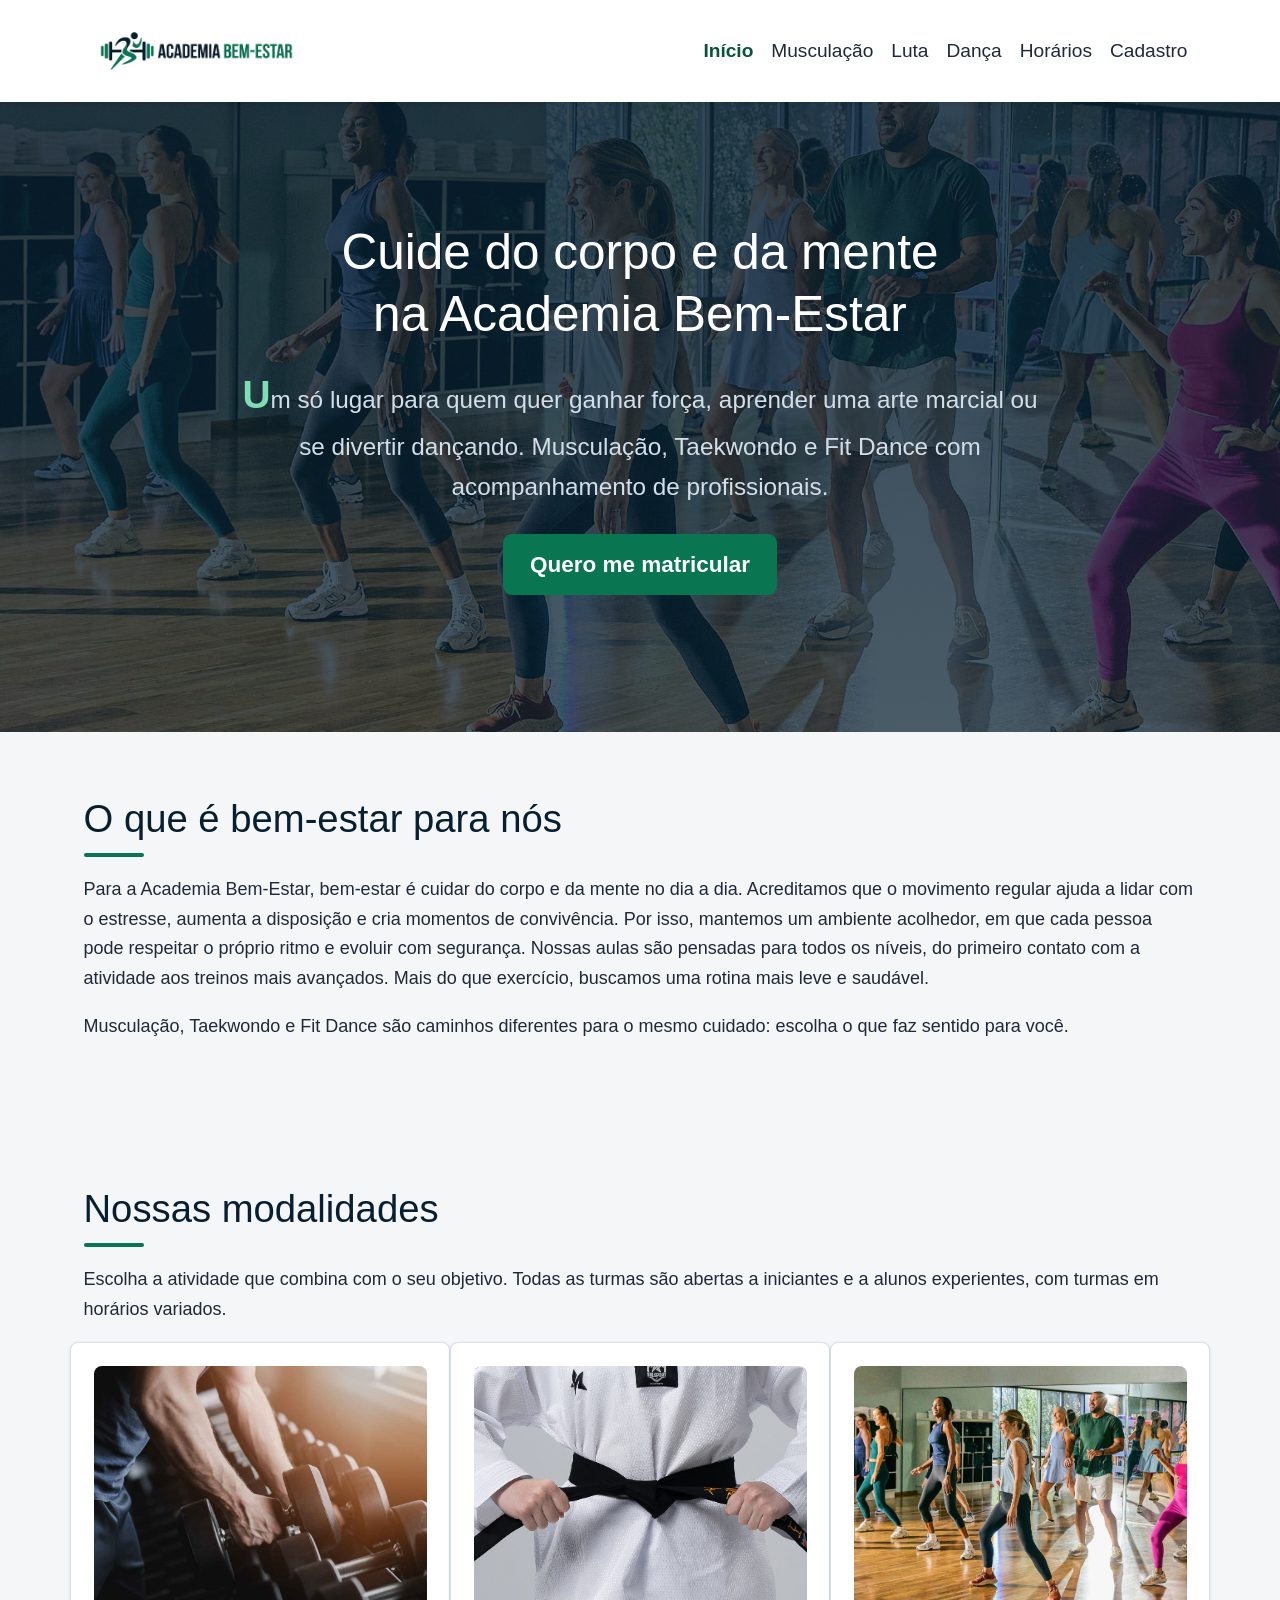
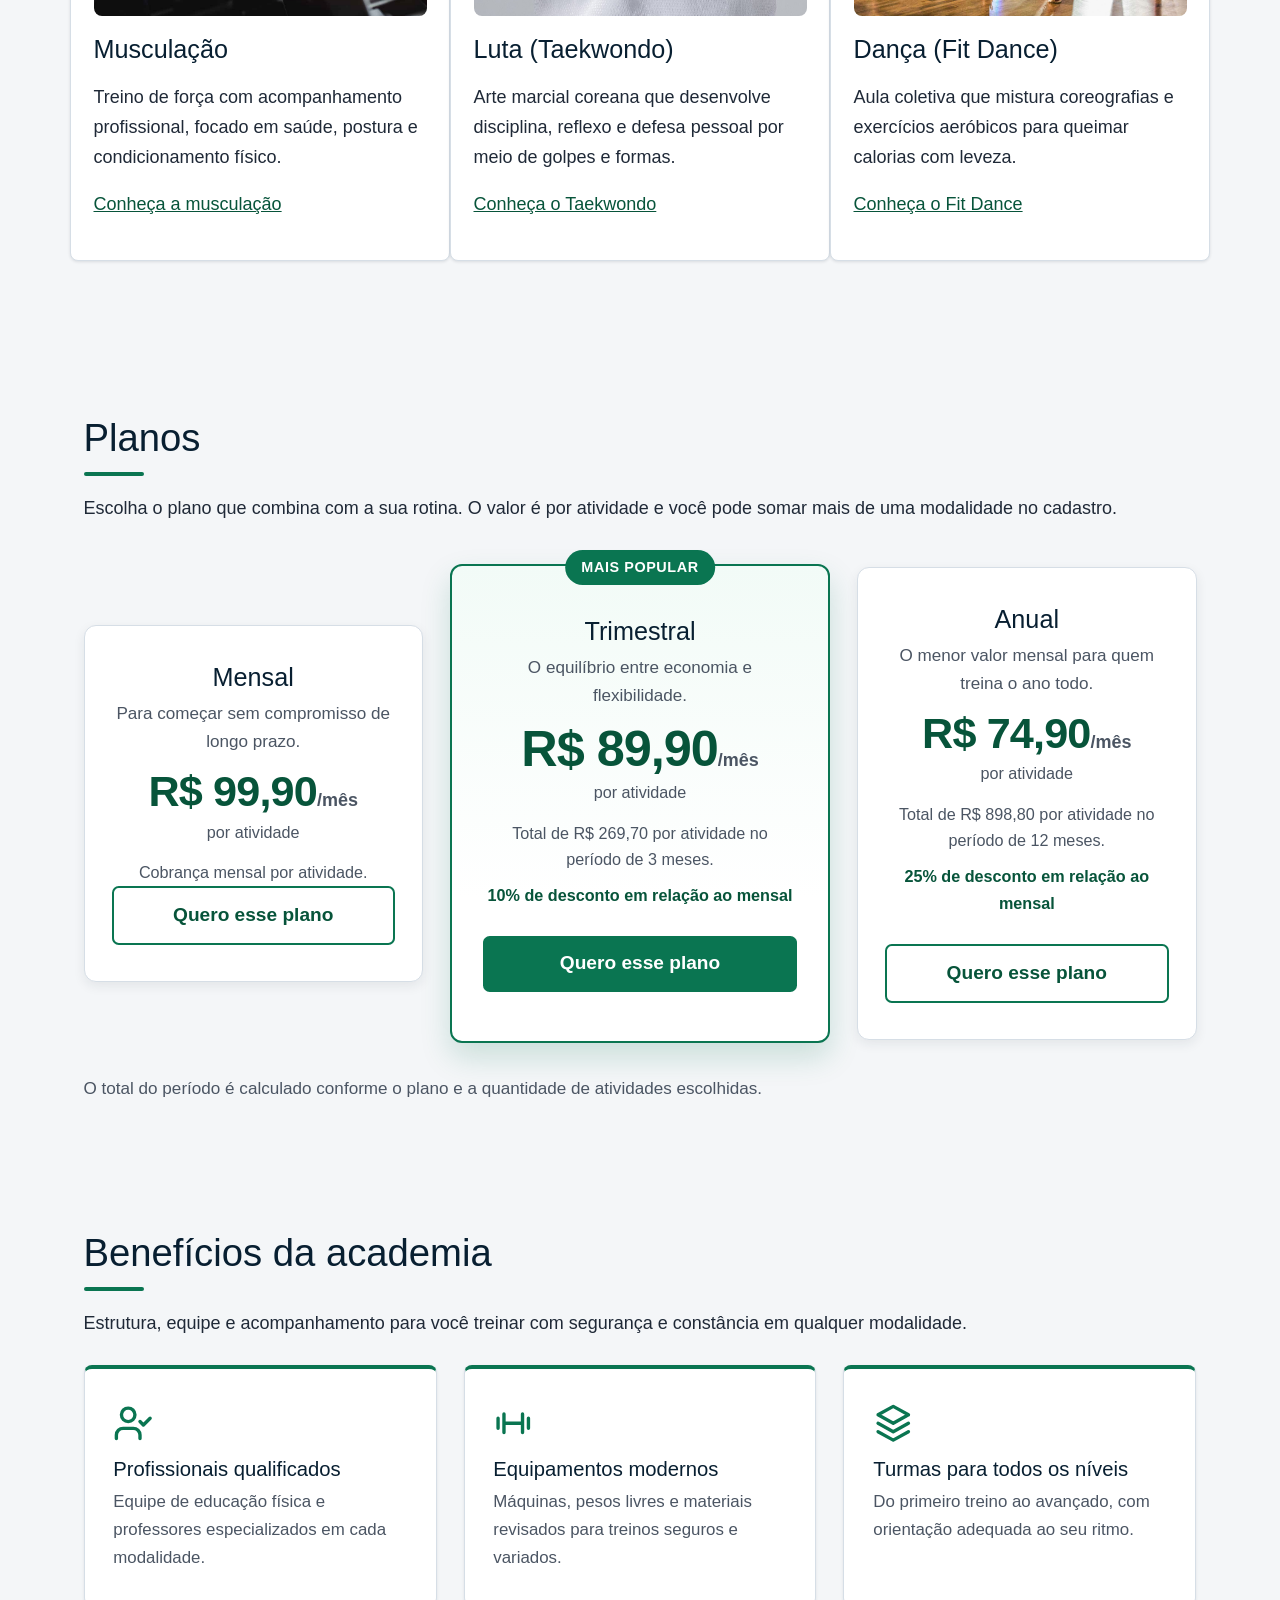
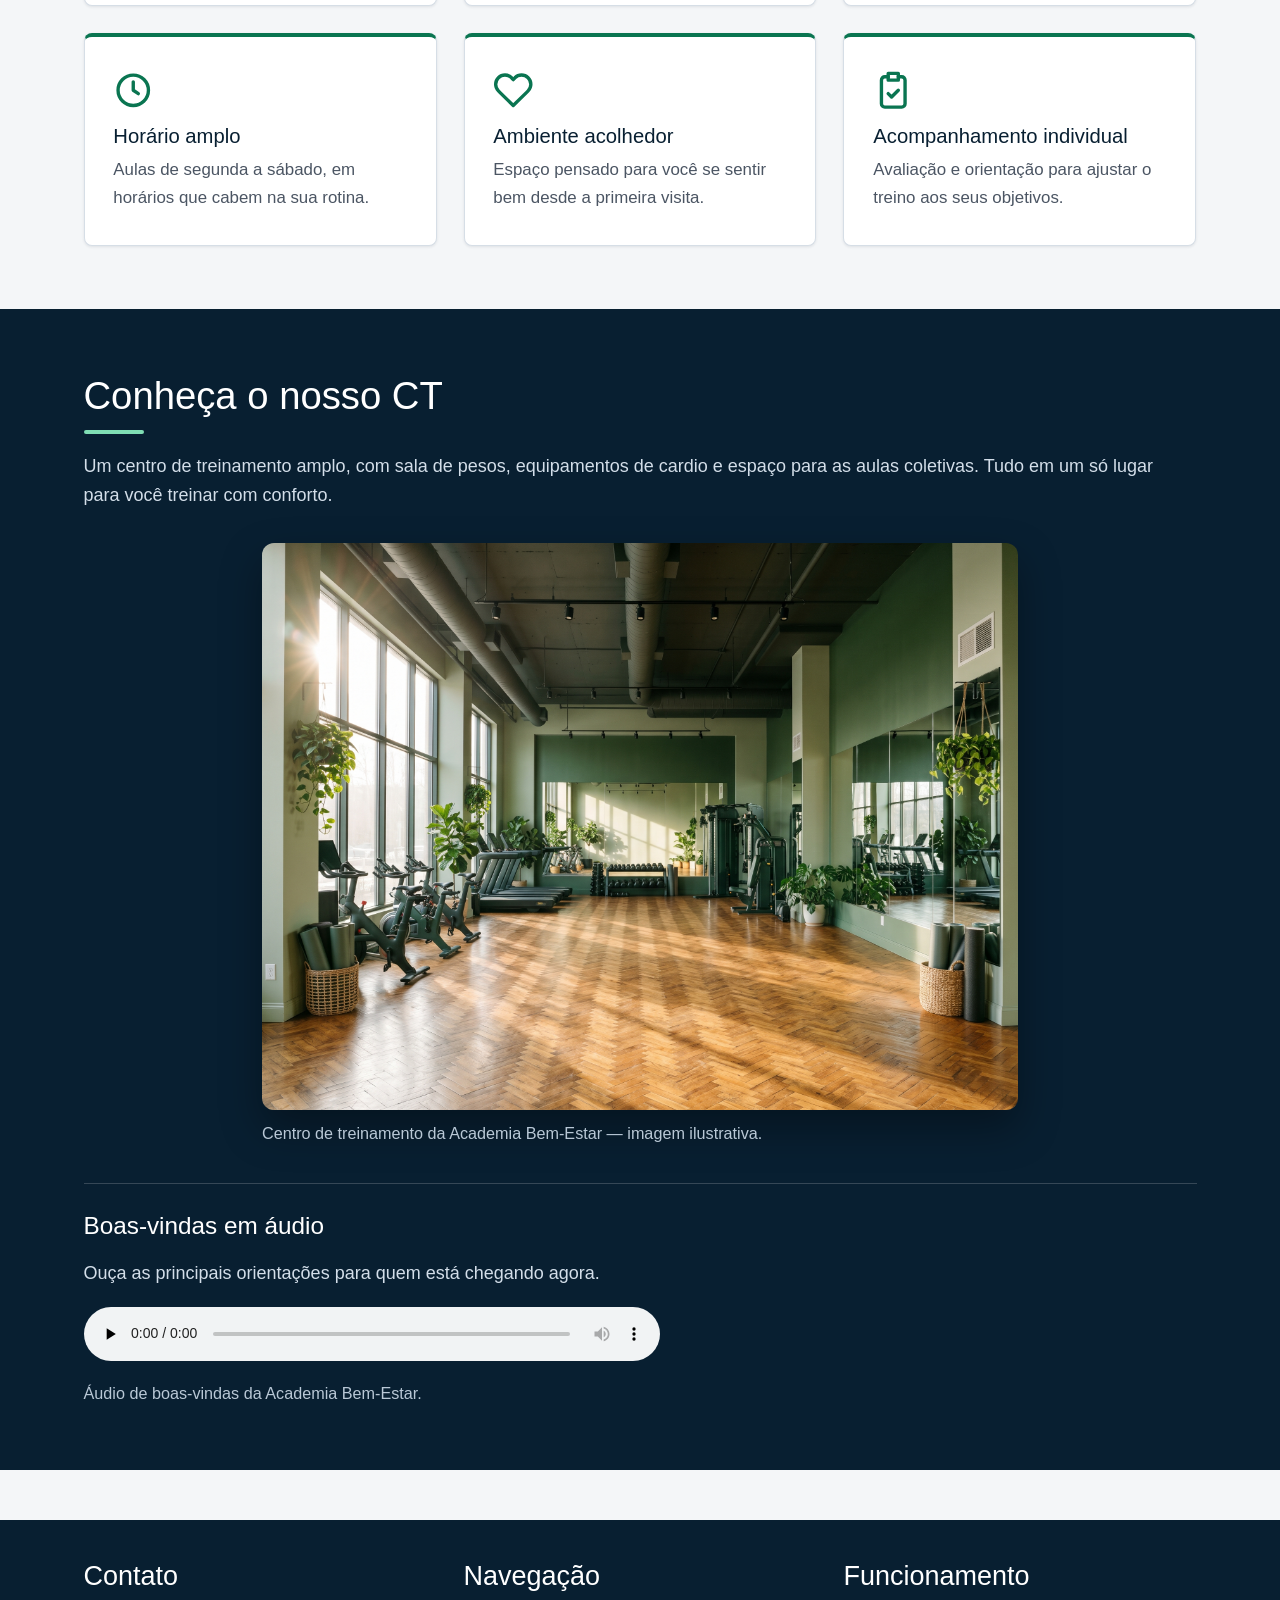
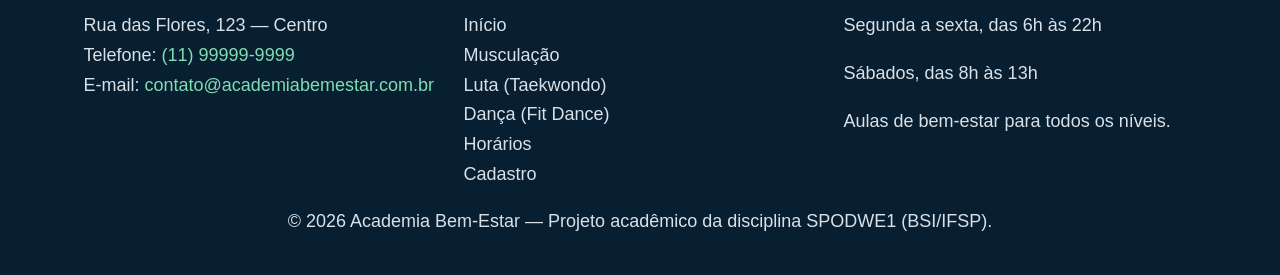
==== index.html @ f3f53f02 "Merge branch 'main' into feat/update-project-images" ====
<!DOCTYPE html>
<html lang="pt-BR">
<head>
  <meta charset="UTF-8">
  <meta name="viewport" content="width=device-width, initial-scale=1">
  <title>Início | Academia Bem-Estar</title>
  <link rel="icon" href="img/logo.jpg" type="image/jpeg">
  <link rel="stylesheet" href="css/bootstrap.min.css">
  <link rel="stylesheet" href="css/styles.css">
</head>
<body>
  <header class="sticky-top">
    <nav class="navbar navbar-expand-lg" aria-label="Principal">
      <div class="container">
        <a class="navbar-brand" href="index.html">
          <img src="img/logo.jpg" alt="Logotipo da Academia Bem-Estar" width="150" height="84" class="d-inline-block align-text-top">
        </a>
        <button class="navbar-toggler" type="button" data-bs-toggle="collapse" data-bs-target="#menu-principal"
                aria-controls="menu-principal" aria-expanded="false" aria-label="Abrir e fechar o menu de navegação">
          <span class="navbar-toggler-icon"></span>
        </button>
        <div class="collapse navbar-collapse" id="menu-principal">
          <ul class="navbar-nav ms-auto mb-2 mb-lg-0">
            <li class="nav-item"><a class="nav-link active" href="index.html" aria-current="page">Início</a></li>
            <li class="nav-item"><a class="nav-link" href="musculacao.html">Musculação</a></li>
            <li class="nav-item"><a class="nav-link" href="luta.html">Luta</a></li>
            <li class="nav-item"><a class="nav-link" href="danca.html">Dança</a></li>
            <li class="nav-item"><a class="nav-link" href="horarios.html">Horários</a></li>
            <li class="nav-item"><a class="nav-link" href="cadastro.html">Cadastro</a></li>
          </ul>
        </div>
      </div>
    </nav>
  </header>

  <main>
    <section class="hero" aria-labelledby="titulo-hero">
      <div class="container">
        <h1 id="titulo-hero">Cuide do corpo e da mente na Academia Bem-Estar</h1>
        <p class="lead">
          Um só lugar para quem quer ganhar força, aprender uma arte marcial ou se divertir dançando.
          Musculação, Taekwondo e Fit Dance com acompanhamento de profissionais.
        </p>
        <p><a class="btn btn-principal btn-lg" href="index.html#planos">Quero me matricular</a></p>
      </div>
    </section>

    <section class="secao-bem-estar" aria-labelledby="titulo-bem-estar">
      <div class="container">
        <h2 id="titulo-bem-estar">O que é bem-estar para nós</h2>
        <p>
          Para a Academia Bem-Estar, bem-estar é cuidar do corpo e da mente no dia a dia. Acreditamos que o movimento
          regular ajuda a lidar com o estresse, aumenta a disposição e cria momentos de convivência. Por isso, mantemos
          um ambiente acolhedor, em que cada pessoa pode respeitar o próprio ritmo e evoluir com segurança.
          Nossas aulas são pensadas para todos os níveis, do primeiro contato com a atividade aos treinos mais avançados.
          Mais do que exercício, buscamos uma rotina mais leve e saudável.
        </p>
        <p>
          Musculação, Taekwondo e Fit Dance são caminhos diferentes para o mesmo cuidado: escolha o que faz sentido para você.
        </p>
      </div>
    </section>

    <section aria-labelledby="titulo-modalidades">
      <div class="container">
        <h2 id="titulo-modalidades">Nossas modalidades</h2>
        <p>
          Escolha a atividade que combina com o seu objetivo. Todas as turmas são abertas a iniciantes e a alunos
          experientes, com turmas em horários variados.
        </p>
        <div class="row align-items-stretch">
          <article class="card-modalidade col-md-4 d-flex flex-column mb-4 position-relative">
            <img src="img/musc.jpg" alt="Aluno treinando musculação com halteres na sala de pesos" width="800" height="600" loading="lazy" class="img-card img-padrao">
            <div class="d-flex flex-column flex-grow-1 mt-3">
              <h3>Musculação</h3>
              <p class="flex-grow-1">
                Treino de força com acompanhamento profissional, focado em saúde, postura e condicionamento físico.
              </p>
              <p class="mt-auto"><a class="stretched-link" href="musculacao.html">Conheça a musculação</a></p>
            </div>
          </article>

          <article class="card-modalidade col-md-4 d-flex flex-column mb-4 position-relative">
            <img src="img/lutas.jpg" alt="Atleta de Taekwondo com uniforme branco e faixa preta" width="800" height="600" loading="lazy" class="img-card img-padrao img-padrao--topo">
            <div class="d-flex flex-column flex-grow-1 mt-3">
              <h3>Luta (Taekwondo)</h3>
              <p class="flex-grow-1">
                Arte marcial coreana que desenvolve disciplina, reflexo e defesa pessoal por meio de golpes e formas.
              </p>
              <p class="mt-auto"><a class="stretched-link" href="luta.html">Conheça o Taekwondo</a></p>
            </div>
          </article>

          <article class="card-modalidade col-md-4 d-flex flex-column mb-4 position-relative">
            <img src="img/fitdance.jpg" alt="Turma de Fit Dance se exercitando ao som de música" width="800" height="600" loading="lazy" class="img-card img-padrao">
            <div class="d-flex flex-column flex-grow-1 mt-3">
              <h3>Dança (Fit Dance)</h3>
              <p class="flex-grow-1">
                Aula coletiva que mistura coreografias e exercícios aeróbicos para queimar calorias com leveza.
              </p>
              <p class="mt-auto"><a class="stretched-link" href="danca.html">Conheça o Fit Dance</a></p>
            </div>
          </article>
        </div>
      </div>
    </section>

    <section id="planos" aria-labelledby="titulo-planos">
      <div class="container">
        <h2 id="titulo-planos">Planos</h2>
        <p>
          Escolha o plano que combina com a sua rotina. O valor é por atividade e você pode somar mais de uma
          modalidade no cadastro.
        </p>
        <div class="planos-home" id="planos-cards">
          <noscript>
            <p>Ative o JavaScript para ver os planos e os preços atualizados.</p>
          </noscript>
        </div>
        <p class="planos-home-observacao">
          O total do período é calculado conforme o plano e a quantidade de atividades escolhidas.
        </p>
      </div>
    </section>

    <section aria-labelledby="titulo-beneficios">
      <div class="container">
        <h2 id="titulo-beneficios">Benefícios da academia</h2>
        <p>
          Estrutura, equipe e acompanhamento para você treinar com segurança e constância em qualquer modalidade.
        </p>
        <ul class="beneficios-grid beneficios-grid--home">
          <li class="beneficio-card">
            <svg class="beneficio-icone" viewBox="0 0 24 24" fill="none" stroke="currentColor" stroke-width="2"
                 stroke-linecap="round" stroke-linejoin="round" aria-hidden="true" focusable="false">
              <path d="M16 21v-2a4 4 0 0 0-4-4H6a4 4 0 0 0-4 4v2"/>
              <circle cx="9" cy="7" r="4"/>
              <path d="m16 11 2 2 4-4"/>
            </svg>
            <h3>Profissionais qualificados</h3>
            <p>Equipe de educação física e professores especializados em cada modalidade.</p>
          </li>
          <li class="beneficio-card">
            <svg class="beneficio-icone" viewBox="0 0 24 24" fill="none" stroke="currentColor" stroke-width="2"
                 stroke-linecap="round" stroke-linejoin="round" aria-hidden="true" focusable="false">
              <path d="M6.5 6.5v11M17.5 6.5v11M3 9v6M21 9v6M6.5 12h11"/>
            </svg>
            <h3>Equipamentos modernos</h3>
            <p>Máquinas, pesos livres e materiais revisados para treinos seguros e variados.</p>
          </li>
          <li class="beneficio-card">
            <svg class="beneficio-icone" viewBox="0 0 24 24" fill="none" stroke="currentColor" stroke-width="2"
                 stroke-linecap="round" stroke-linejoin="round" aria-hidden="true" focusable="false">
              <path d="m12 2 9 5-9 5-9-5 9-5Z"/>
              <path d="m3 12 9 5 9-5"/>
              <path d="m3 17 9 5 9-5"/>
            </svg>
            <h3>Turmas para todos os níveis</h3>
            <p>Do primeiro treino ao avançado, com orientação adequada ao seu ritmo.</p>
          </li>
          <li class="beneficio-card">
            <svg class="beneficio-icone" viewBox="0 0 24 24" fill="none" stroke="currentColor" stroke-width="2"
                 stroke-linecap="round" stroke-linejoin="round" aria-hidden="true" focusable="false">
              <circle cx="12" cy="12" r="9"/>
              <path d="M12 7v5l3 2"/>
            </svg>
            <h3>Horário amplo</h3>
            <p>Aulas de segunda a sábado, em horários que cabem na sua rotina.</p>
          </li>
          <li class="beneficio-card">
            <svg class="beneficio-icone" viewBox="0 0 24 24" fill="none" stroke="currentColor" stroke-width="2"
                 stroke-linecap="round" stroke-linejoin="round" aria-hidden="true" focusable="false">
              <path d="M20.8 4.6a5.5 5.5 0 0 0-7.8 0L12 5.7l-1-1.1a5.5 5.5 0 0 0-7.8 7.8l1 1L12 21l7.8-7.6 1-1a5.5 5.5 0 0 0 0-7.8Z"/>
            </svg>
            <h3>Ambiente acolhedor</h3>
            <p>Espaço pensado para você se sentir bem desde a primeira visita.</p>
          </li>
          <li class="beneficio-card">
            <svg class="beneficio-icone" viewBox="0 0 24 24" fill="none" stroke="currentColor" stroke-width="2"
                 stroke-linecap="round" stroke-linejoin="round" aria-hidden="true" focusable="false">
              <path d="M9 2h6v4H9z"/>
              <path d="M9 4H7a2 2 0 0 0-2 2v14a2 2 0 0 0 2 2h10a2 2 0 0 0 2-2V6a2 2 0 0 0-2-2h-2"/>
              <path d="m9 14 2 2 4-4"/>
            </svg>
            <h3>Acompanhamento individual</h3>
            <p>Avaliação e orientação para ajustar o treino aos seus objetivos.</p>
          </li>
        </ul>
      </div>
    </section>

    <section class="secao-ct" aria-labelledby="titulo-ct">
      <div class="container">
        <h2 id="titulo-ct">Conheça o nosso CT</h2>
        <p class="ct-intro">
          Um centro de treinamento amplo, com sala de pesos, equipamentos de cardio e espaço para as aulas
          coletivas. Tudo em um só lugar para você treinar com conforto.
        </p>
        <figure class="ct-figura">
          <img src="img/heroacademia.jpg"
               alt="Vista ampla do centro de treinamento, com sala de pesos, esteiras e equipamentos"
               width="612" height="459" loading="lazy" class="ct-imagem">
          <figcaption>Centro de treinamento da Academia Bem-Estar — imagem ilustrativa.</figcaption>
        </figure>
        <div class="ct-audio">
          <h3>Boas-vindas em áudio</h3>
          <p>Ouça as principais orientações para quem está chegando agora.</p>
          <figure>
            <audio controls preload="none">
              <source src="midia/boas_vindas.mp3" type="audio/mpeg">
              Seu navegador não suporta o elemento de áudio.
              <a href="midia/boas_vindas.mp3">Baixe o arquivo de áudio de boas-vindas</a>.
            </audio>
            <figcaption>Áudio de boas-vindas da Academia Bem-Estar.</figcaption>
          </figure>
        </div>
      </div>
    </section>
  </main>

  <footer>
    <div class="container">
      <div class="row">
        <section class="col-md-4" aria-labelledby="rodape-contato">
          <h2 id="rodape-contato">Contato</h2>
          <address>
            Rua das Flores, 123 — Centro<br>
            Telefone: <a href="tel:+5511999999999">(11) 99999-9999</a><br>
            E-mail: <a href="mailto:contato@academiabemestar.com.br">contato@academiabemestar.com.br</a>
          </address>
        </section>

        <nav class="col-md-4" aria-labelledby="rodape-navegacao">
          <h2 id="rodape-navegacao">Navegação</h2>
          <ul class="list-unstyled">
            <li><a href="index.html">Início</a></li>
            <li><a href="musculacao.html">Musculação</a></li>
            <li><a href="luta.html">Luta (Taekwondo)</a></li>
            <li><a href="danca.html">Dança (Fit Dance)</a></li>
            <li><a href="horarios.html">Horários</a></li>
            <li><a href="cadastro.html">Cadastro</a></li>
          </ul>
        </nav>

        <section class="col-md-4" aria-labelledby="rodape-funcionamento">
          <h2 id="rodape-funcionamento">Funcionamento</h2>
          <p>Segunda a sexta, das 6h às 22h</p>
          <p>Sábados, das 8h às 13h</p>
          <p>Aulas de bem-estar para todos os níveis.</p>
        </section>
      </div>
      <p class="text-center">&copy; 2026 Academia Bem-Estar — Projeto acadêmico da disciplina SPODWE1 (BSI/IFSP).</p>
    </div>
  </footer>

  <script src="js/bootstrap.bundle.min.js"></script>
  <script src="js/scripts.js"></script>
</body>
</html>
---- css/styles.css ----
/*
 * Identidade visual da Academia Bem-Estar.
 * Paleta extraída do logotipo (img/logo.jpg):
 *   azul-marinho #081F31 e verde-esmeralda #0A7551.
 * O laranja foi removido de toda a interface.
 */
:root {
    /* Paleta própria */
    --cor-primaria: #081F31;
    --cor-primaria-clara: #143A57;
    --cor-secundaria: #0A7551;
    --cor-secundaria-escura: #07543A;
    --cor-destaque: #0A7551;
    --cor-destaque-clara: #7FDDB4;
    --cor-fundo: #F4F6F8;
    --cor-superficie: #FFFFFF;
    --cor-texto: #1F2937;
    --cor-texto-sec: #4B5563;
    --cor-borda: #D6DEE6;
    --cor-link: #07543A;
    --cor-erro: #B91C1C;

    /* Sobrescrita das variáveis do Bootstrap 5.3 (sem editar bootstrap.min.css) */
    --bs-primary: #081F31;
    --bs-primary-rgb: 8, 31, 49;
    --bs-secondary: #0A7551;
    --bs-secondary-rgb: 10, 117, 81;
    --bs-link-color: #07543A;
    --bs-link-color-rgb: 7, 84, 58;
    --bs-link-hover-color: #081F31;
    --bs-link-hover-color-rgb: 8, 31, 49;
    --bs-body-color: #1F2937;
    --bs-body-bg: #F4F6F8;
    --bs-border-color: #D6DEE6;
    --bs-emphasis-color: #081F31;
    --bs-focus-ring-color: rgba(10, 117, 81, 0.35);
    --bs-focus-ring-rgb: 10, 117, 81;

    --fonte-titulo: 'Segoe UI', Roboto, Helvetica, Arial, sans-serif;
    --fonte-texto: 'Segoe UI', Roboto, Helvetica, Arial, sans-serif;
    --altura-logo: 84px;
}

/* Base tipográfica maior: 18px em vez dos 16px padrão */
html {
    font-size: 112.5%;
    scroll-behavior: smooth;
}

/* Compensa o cabeçalho fixo ao navegar por âncoras */
section[id],
[id].ancora {
    scroll-margin-top: 6rem;
}

body {
    background-color: var(--cor-fundo);
    font-family: var(--fonte-texto);
    font-size: 1rem;
    line-height: 1.65;
    color: var(--cor-texto);
}

a:focus-visible,
.btn:focus-visible,
.form-check-input:focus-visible,
.navbar-toggler:focus-visible {
    outline: 3px solid var(--cor-secundaria);
    outline-offset: 2px;
}

/* Sobre fundos escuros, o anel de foco usa o verde-claro para manter contraste */
.hero a:focus-visible,
footer a:focus-visible {
    outline-color: var(--cor-destaque-clara);
}

main > section {
    padding: 3.5rem 0;
}

/*
 * Nas páginas de modalidade, o padding de cada seção somava dois espaços
 * grandes entre os blocos. O padding superior das seções seguintes é zerado
 * e o último elemento de cada seção perde a margem, mantendo cerca de 2,5rem
 * de respiro entre um bloco e o próximo.
 */
.pagina-modalidade > section {
    padding: 2.5rem 0;
}

.pagina-modalidade > section + section {
    padding-top: 0;
}

.pagina-modalidade > section > .container > :last-child {
    margin-bottom: 0;
}

.navbar {
    background-color: var(--cor-superficie);
    box-shadow: 0 2px 4px rgba(0, 0, 0, 0.08);
}

/* Ajuste --altura-logo no :root para mudar o tamanho da logo */
.navbar-brand {
    display: inline-flex;
    align-items: center;
    height: var(--altura-logo);
    padding: 0;
    margin-right: 1rem;
    overflow: hidden;
}

/* A imagem original tem muita margem branca; o recorte visual mantém a logo legível */
.navbar-brand img {
    height: calc(var(--altura-logo) * 1.5);
    width: auto;
    max-width: none;
    object-fit: contain;
}

.nav-link {
    font-size: 1.0625rem;
    font-weight: 500;
    color: var(--cor-texto);
    transition: color 0.2s ease-in-out;
}

header nav a:hover {
    color: var(--cor-secundaria-escura);
}

.navbar .nav-link.active {
    color: var(--cor-secundaria-escura);
    font-weight: 700;
}

.navbar-toggler:focus {
    box-shadow: 0 0 0 0.25rem rgba(10, 117, 81, 0.25);
}

/* Índice interno das páginas de modalidade */
.indice-pagina {
    display: flex;
    flex-wrap: wrap;
    align-items: center;
    gap: 0.75rem 1.25rem;
    margin: 1.5rem 0 2.5rem;
    padding: 1rem 1.25rem;
    background-color: var(--cor-superficie);
    border: 1px solid var(--cor-borda);
    border-radius: 10px;
    box-shadow: 0 1px 3px rgba(31, 41, 55, 0.08);
}

.indice-titulo {
    margin: 0;
    font-weight: 700;
    color: var(--cor-primaria);
}

.indice-lista {
    display: flex;
    flex-wrap: wrap;
    gap: 0.5rem;
    margin: 0;
    padding: 0;
    list-style: none;
}

.indice-lista a {
    display: inline-block;
    padding: 0.35rem 0.9rem;
    font-weight: 600;
    color: var(--cor-secundaria-escura);
    text-decoration: none;
    background-color: #EEF7F2;
    border: 1px solid #CFE7DB;
    border-radius: 999px;
    transition: background-color 0.2s, color 0.2s, border-color 0.2s;
}

.indice-lista a:hover,
.indice-lista a:focus-visible {
    color: #FFFFFF;
    background-color: var(--cor-secundaria);
    border-color: var(--cor-secundaria);
}

/* Hero com foto de fundo e overlay escuro para manter o texto legível */
.hero {
    display: flex;
    align-items: center;
    min-height: 70vh;
    padding: 5rem 0;
    text-align: center;
    color: #FFFFFF;
    background-color: var(--cor-primaria);
    background-image:
        linear-gradient(rgba(8, 31, 49, 0.82), rgba(8, 31, 49, 0.72)),
        url("../img/fitdance.jpg");
    background-repeat: no-repeat;
    background-position: center;
    background-size: cover;
}

.hero h1 {
    max-width: 24ch;
    margin-left: auto;
    margin-right: auto;
}

.hero p.lead {
    font-size: 1.35rem;
    color: #D3DEE9;
    max-width: 820px;
    margin: 0 auto 1.5rem auto;
}

h1, h2, h3 {
    font-family: var(--fonte-titulo);
    color: var(--cor-primaria);
    line-height: 1.25;
    margin-bottom: 1rem;
    text-wrap: balance;
}

h1 {
    font-size: 2.75rem;
}

h2 {
    font-size: 2.125rem;
}

h3 {
    font-size: 1.5rem;
}

/* O título do hero fica sobre o fundo escuro da seção */
.hero h1 {
    color: #FFFFFF;
}

section h2::after {
    content: "";
    display: block;
    width: 60px;
    height: 4px;
    background-color: var(--cor-secundaria);
    margin-top: 10px;
    border-radius: 2px;
}

/* Letra capitular discreta no primeiro parágrafo de cada página */
main > section:first-of-type > .container > p:first-of-type::first-letter {
    font-size: 1.6em;
    font-weight: 700;
    color: var(--cor-secundaria);
}

main > section.hero:first-of-type > .container > p.lead:first-of-type::first-letter {
    color: var(--cor-destaque-clara);
}

.btn {
    font-size: 1.0625rem;
}

.btn-lg {
    font-size: 1.25rem;
    padding: 0.75rem 1.75rem;
}

.btn-principal {
    background-color: var(--cor-secundaria);
    color: #FFFFFF;
    border: none;
    font-weight: 700;
    padding: 0.75rem 1.5rem;
    transition: background-color 0.3s;
}

.btn-principal:hover,
.btn-principal:focus {
    background-color: var(--cor-secundaria-escura);
    color: #FFFFFF;
}

blockquote {
    position: relative;
    border-left: 5px solid var(--cor-secundaria);
    padding: 20px 20px 20px 60px;
    font-style: italic;
    background-color: var(--cor-superficie);
    border-radius: 4px;
    box-shadow: 0 2px 5px rgba(0, 0, 0, 0.05);
}

blockquote::before {
    content: "\201C";
    position: absolute;
    top: 0.25rem;
    left: 1rem;
    font-family: Georgia, 'Times New Roman', serif;
    font-size: 3rem;
    line-height: 1;
    color: var(--cor-secundaria);
    opacity: 0.6;
}

.card-modalidade {
    height: 100%;
    padding: 1.25rem;
    background-color: var(--cor-superficie);
    border: 1px solid var(--cor-borda);
    border-radius: 8px;
    box-shadow: 0 1px 3px rgba(31, 41, 55, 0.12);
    transition: transform 0.2s ease, box-shadow 0.2s ease;
}

.card-modalidade:hover {
    transform: translateY(-4px);
    box-shadow: 0 8px 16px rgba(31, 41, 55, 0.18);
}

.card-modalidade h3 {
    font-size: 1.4rem;
}

.card-modalidade img,
.img-card {
    width: 100%;
    height: auto;
    aspect-ratio: 4 / 3;
    object-fit: cover;
    border-radius: 8px;
}

/* Proporção única (4:3) para todas as imagens de conteúdo */
.img-padrao {
    display: block;
    width: 100%;
    height: auto;
    aspect-ratio: 4 / 3;
    object-fit: cover;
    border-radius: 8px;
}

/* Centraliza o recorte em fotos de pessoas ou objetos no meio do quadro */
.img-padrao--centro {
    object-position: center;
}

/* Variante para fotos verticais em que o topo (rostos) deve ser preservado */
.img-padrao--topo {
    object-position: center top;
}

/* Fotos de conteúdo não ocupam a largura inteira em telas grandes */
.foto-conteudo {
    max-width: 48rem;
    margin-left: auto;
    margin-right: auto;
}

figure .img-padrao {
    margin-bottom: 0.25rem;
}

/*
 * Benefícios em cards (ícone + título + descrição curta).
 * Flexbox com justify-content: center mantém as linhas incompletas
 * centralizadas, sem o "buraco" que o grid deixava à direita.
 */
.beneficios-grid {
    display: flex;
    flex-wrap: wrap;
    justify-content: center;
    align-items: stretch;
    gap: 1.5rem;
    margin: 1.5rem 0 0;
    padding: 0;
    list-style: none;
}

.beneficio-card {
    flex: 0 1 calc((100% - 3rem) / 3);
    max-width: calc((100% - 3rem) / 3);
    min-width: 0;
    padding: 1.85rem 1.6rem;
    background-color: var(--cor-superficie);
    border: 1px solid var(--cor-borda);
    border-top: 4px solid var(--cor-secundaria);
    border-radius: 8px;
    box-shadow: 0 1px 3px rgba(31, 41, 55, 0.1);
}

.beneficio-icone {
    display: block;
    width: 2.25rem;
    height: 2.25rem;
    margin-bottom: 0.75rem;
    color: var(--cor-secundaria);
}

.beneficio-card h3 {
    font-size: 1.125rem;
    margin-bottom: 0.35rem;
}

.beneficio-card p {
    margin-bottom: 0;
    font-size: 0.9375rem;
    color: var(--cor-texto-sec);
}

/* Stepper da pré-avaliação de musculação (HTML + CSS) */
.stepper-preavaliacao {
    counter-reset: etapa;
    display: grid;
    grid-template-columns: repeat(4, minmax(0, 1fr));
    gap: 1.5rem;
    margin: 2rem 0 0;
    padding: 2.5rem 1.5rem 2rem;
    list-style: none;
    background-color: var(--cor-superficie);
    border: 1px solid var(--cor-borda);
    border-radius: 12px;
    box-shadow: 0 4px 12px rgba(31, 41, 55, 0.08);
}

.stepper-preavaliacao .etapa {
    counter-increment: etapa;
    position: relative;
    padding-top: 4.5rem;
    text-align: center;
}

.stepper-preavaliacao .etapa::before {
    content: counter(etapa);
    position: absolute;
    top: 0;
    left: 50%;
    z-index: 1;
    display: flex;
    align-items: center;
    justify-content: center;
    width: 3.25rem;
    height: 3.25rem;
    transform: translateX(-50%);
    font-size: 1.35rem;
    font-weight: 800;
    line-height: 1;
    color: #FFFFFF;
    background-color: var(--cor-secundaria);
    border-radius: 50%;
    box-shadow: 0 0 0 6px var(--cor-superficie);
}

.stepper-preavaliacao .etapa::after {
    content: "";
    position: absolute;
    top: 1.625rem;
    left: calc(50% + 1.75rem);
    width: calc(100% - 2rem);
    height: 2px;
    background-color: var(--cor-destaque-clara);
}

.stepper-preavaliacao .etapa:last-child::after {
    display: none;
}

.stepper-preavaliacao h4 {
    margin: 0 0 0.35rem;
    font-size: 1.15rem;
    color: var(--cor-primaria);
}

.stepper-preavaliacao p {
    margin: 0;
    font-size: 0.95rem;
    color: var(--cor-texto-sec);
}

/* Planos da home: o Trimestral recebe o destaque visual */
.planos-home {
    display: grid;
    grid-template-columns: 1fr 1.12fr 1fr;
    align-items: center;
    gap: 1.5rem;
    margin-top: 2.25rem;
}

.plano-home {
    position: relative;
    display: flex;
    flex-direction: column;
    padding: 2rem 1.5rem;
    text-align: center;
    background-color: var(--cor-superficie);
    border: 1px solid var(--cor-borda);
    border-radius: 12px;
    box-shadow: 0 4px 12px rgba(31, 41, 55, 0.08);
    transition: transform 0.2s ease, box-shadow 0.2s ease, border-color 0.2s ease;
}

/* Qualquer plano ganha destaque temporário ao passar o mouse ou receber foco */
.plano-home:hover,
.plano-home:focus-within {
    transform: translateY(-4px);
    border-color: var(--cor-primaria);
    box-shadow: 0 16px 32px rgba(8, 31, 49, 0.22);
}

.plano-home--destaque {
    padding: 2.75rem 1.75rem 2.75rem;
    background-image: linear-gradient(180deg, #F2FBF7 0%, #FFFFFF 70%);
    border: 2px solid var(--cor-secundaria);
    box-shadow: 0 14px 30px rgba(10, 117, 81, 0.18);
}

.plano-home-selo {
    position: absolute;
    top: -0.9rem;
    left: 50%;
    transform: translateX(-50%);
    margin: 0;
    padding: 0.3rem 0.9rem;
    font-size: 0.8rem;
    font-weight: 700;
    letter-spacing: 0.04em;
    text-transform: uppercase;
    white-space: nowrap;
    color: #FFFFFF;
    background-color: var(--cor-secundaria);
    border-radius: 999px;
}

.plano-home h3 {
    margin-bottom: 0.35rem;
    font-size: 1.4rem;
}

.plano-home-descricao {
    min-height: 3.3em;
    margin-bottom: 0.75rem;
    font-size: 0.95rem;
    color: var(--cor-texto-sec);
}

.plano-home-preco {
    display: flex;
    flex-wrap: wrap;
    align-items: baseline;
    justify-content: center;
    margin: 0;
    line-height: 1;
}

.plano-home-valor {
    font-size: 2.4rem;
    font-weight: 800;
    letter-spacing: -0.02em;
    color: var(--cor-secundaria-escura);
}

.plano-home--destaque .plano-home-valor {
    font-size: 2.8rem;
}

.plano-home-periodo {
    font-size: 1rem;
    font-weight: 600;
    color: var(--cor-texto-sec);
}

.plano-home-por {
    margin: 0.3rem 0 0;
    font-size: 0.9rem;
    color: var(--cor-texto-sec);
}

.plano-home-total {
    margin: 0.75rem 0 0;
    font-size: 0.9rem;
    color: var(--cor-texto-sec);
}

.plano-home-economia {
    margin: 0.5rem 0 1.5rem;
    font-size: 0.9rem;
    font-weight: 700;
    color: var(--cor-secundaria-escura);
}

.plano-home .btn {
    width: 100%;
    margin-top: auto;
}

.btn-plano {
    padding: 0.75rem 1.5rem;
    font-weight: 700;
    color: var(--cor-secundaria-escura);
    background-color: transparent;
    border: 2px solid var(--cor-secundaria);
    transition: background-color 0.25s, color 0.25s;
}

.btn-plano:hover,
.btn-plano:focus {
    color: #FFFFFF;
    background-color: var(--cor-secundaria);
}

.planos-home-observacao {
    margin-top: 1.75rem;
    margin-bottom: 0;
    font-size: 0.95rem;
    color: var(--cor-texto-sec);
}

/* Seção do centro de treinamento, em bloco escuro */
.secao-ct {
    color: #E7EDF3;
    background-color: var(--cor-primaria);
}

.secao-ct h2,
.secao-ct h3 {
    color: #FFFFFF;
}

.secao-ct h2::after {
    background-color: var(--cor-destaque-clara);
}

.ct-intro {
    max-width: 60rem;
    color: #D3DEE9;
}

.ct-figura {
    max-width: 42rem;
    margin: 1.75rem auto 0;
}

.ct-imagem {
    display: block;
    width: auto;
    max-width: 100%;
    height: auto;
    margin-left: auto;
    margin-right: auto;
    aspect-ratio: 4 / 3;
    object-fit: cover;
    border-radius: 12px;
    box-shadow: 0 18px 40px rgba(0, 0, 0, 0.35);
}

.ct-figura figcaption {
    margin-top: 0.6rem;
    font-size: 0.9rem;
    color: #B9C8D6;
}

.ct-audio {
    margin-top: 2rem;
    padding-top: 1.5rem;
    border-top: 1px solid rgba(255, 255, 255, 0.18);
}

.ct-audio h3 {
    font-size: 1.35rem;
}

.ct-audio p {
    color: #D3DEE9;
}

.ct-audio figure {
    margin: 0.75rem 0 0;
}

.ct-audio figcaption {
    font-size: 0.9rem;
    color: #B9C8D6;
}

.ct-audio audio {
    width: 100%;
    max-width: 32rem;
}

/* Encosta o rodapé no bloco escuro do CT */
.secao-ct + footer {
    margin-top: 0;
}

/* Tabelas: a de horários e a de níveis do Taekwondo */
#tabela-horarios {
    margin-top: 20px;
    box-shadow: 0 4px 6px rgba(0, 0, 0, 0.05);
    background-color: var(--cor-superficie);
}

#tabela-horarios th {
    background-color: var(--cor-primaria);
    color: #FFFFFF;
    text-align: center;
    vertical-align: middle;
}

.table thead th {
    background-color: var(--cor-primaria);
    color: #FFFFFF;
    text-align: center;
    vertical-align: middle;
}

.table td {
    vertical-align: middle;
}

.table tbody th {
    background-color: #E8EEF4;
    font-weight: 600;
}

tbody tr:nth-child(even) td {
    background-color: #F8FAFC;
}

table caption {
    caption-side: top;
    font-weight: 600;
    color: var(--cor-texto-sec);
    padding-bottom: 0.5rem;
}

/* Cores por modalidade na grade de horários (sem laranja) */
.mod-musculacao {
    background-color: #E8EAED !important;
    border-left: 4px solid var(--cor-primaria);
}

.mod-danca {
    background-color: #D3F2E3 !important;
    border-left: 4px solid var(--cor-secundaria);
}

.mod-taekwondo {
    background-color: #DAE8F5 !important;
    border-left: 4px solid var(--cor-primaria-clara);
}

/* Mensagem de carregamento/erro da grade de horários */
.status-tabela {
    min-height: 1.5rem;
    margin-bottom: 0.75rem;
    font-size: 1rem;
}

.status-tabela.carregando {
    color: var(--cor-texto-sec);
}

.status-tabela.erro {
    color: var(--cor-erro);
}

.status-tabela.aviso {
    color: var(--cor-secundaria-escura);
}

fieldset {
    border: 1px solid var(--cor-borda);
    padding: 20px;
    border-radius: 8px;
    background-color: var(--cor-superficie);
}

legend {
    font-weight: 700;
    color: var(--cor-secundaria-escura);
    padding: 0 10px;
}

.form-label,
.form-check-label {
    font-size: 1rem;
    font-weight: 600;
}

.form-control,
.form-select {
    font-size: 1rem;
    color: var(--cor-texto);
}

.form-text {
    font-size: 0.9375rem;
    color: var(--cor-texto-sec);
}

/* Foco dos campos: verde da paleta (sobrescreve o azul padrão do Bootstrap) */
.form-control:focus,
.form-select:focus,
.form-check-input:focus,
form input:focus,
form select:focus,
form textarea:focus {
    border-color: var(--cor-secundaria);
    box-shadow: 0 0 0 0.25rem rgba(10, 117, 81, 0.25);
}

.form-check-input:checked {
    background-color: var(--cor-secundaria);
    border-color: var(--cor-secundaria);
}

/* Botão de mostrar/ocultar senha */
.btn-olho {
    display: inline-flex;
    align-items: center;
    justify-content: center;
    width: 3rem;
    padding: 0;
    background-color: var(--cor-superficie);
    border: 1px solid var(--cor-borda);
    color: var(--cor-primaria);
}

.btn-olho:hover {
    background-color: #E8EEF4;
    color: var(--cor-secundaria-escura);
}

.btn-olho svg {
    width: 1.35rem;
    height: 1.35rem;
}

.btn-olho svg[hidden] {
    display: none;
}

/* Atividades: checkboxes em linha, com quebra natural em telas estreitas */
.atividades-opcoes {
    display: flex;
    flex-wrap: wrap;
    gap: 0.5rem 1.5rem;
}

.atividades-opcoes .form-check-inline {
    margin-right: 0;
}

/* Cards de plano: o preço é o destaque visual */
.planos-grid {
    display: grid;
    grid-template-columns: repeat(auto-fit, minmax(13rem, 1fr));
    gap: 1rem;
    margin-top: 0.25rem;
}

.plano-card,
.experiencia-opcao {
    position: relative;
}

.plano-radio,
.experiencia-radio {
    position: absolute;
    width: 1px;
    height: 1px;
    opacity: 0;
    pointer-events: none;
}

.plano-label {
    display: flex;
    flex-direction: column;
    gap: 0.15rem;
    height: 100%;
    padding: 1rem 1.1rem;
    background-color: var(--cor-superficie);
    border: 2px solid var(--cor-borda);
    border-radius: 10px;
    cursor: pointer;
    transition: border-color 0.2s, background-color 0.2s, box-shadow 0.2s;
}

.plano-label:hover {
    border-color: var(--cor-secundaria);
}

.plano-radio:checked + .plano-label {
    border-color: var(--cor-secundaria);
    background-color: #EFFAF5;
    box-shadow: 0 0 0 3px rgba(10, 117, 81, 0.16);
}

.plano-radio:focus-visible + .plano-label {
    outline: 3px solid var(--cor-secundaria);
    outline-offset: 3px;
}

.plano-radio.is-invalid + .plano-label {
    border-color: var(--cor-erro);
}

.plano-nome {
    font-size: 1rem;
    font-weight: 700;
    color: var(--cor-primaria);
}

.plano-preco {
    font-size: 1.85rem;
    font-weight: 800;
    line-height: 1.15;
    color: var(--cor-secundaria-escura);
}

.plano-periodo {
    font-size: 0.85rem;
    color: var(--cor-texto-sec);
}

.plano-total {
    margin-top: auto;
    padding-top: 0.4rem;
    font-size: 0.85rem;
    color: var(--cor-texto-sec);
}

/* Total do plano, atualizado em tempo real */
.total-plano {
    display: flex;
    flex-wrap: wrap;
    align-items: baseline;
    gap: 0.35rem 0.9rem;
    margin-top: 1rem;
    padding: 1rem 1.25rem;
    background-color: #EFFAF5;
    border: 1px solid var(--cor-secundaria);
    border-radius: 10px;
}

.total-plano-rotulo {
    margin: 0;
    font-weight: 700;
    color: var(--cor-primaria);
}

.total-plano-valor {
    margin: 0;
    font-size: 1.9rem;
    font-weight: 800;
    line-height: 1.2;
    color: var(--cor-secundaria-escura);
}

/* Chip do período fica ao lado do valor total */
.total-plano-periodo {
    margin: 0;
    padding: 0.25rem 0.75rem;
    font-size: 0.85rem;
    font-weight: 700;
    line-height: 1.3;
    color: var(--cor-secundaria-escura);
    background-color: #D9F2E6;
    border: 1px solid #A7DCC2;
    border-radius: 999px;
    white-space: nowrap;
}

.total-plano-detalhe {
    flex-basis: 100%;
    margin: 0;
    font-size: 0.9rem;
    color: var(--cor-texto-sec);
}

/* Nível de experiência: bolinhas numeradas */
.experiencia-opcoes {
    display: flex;
    flex-wrap: wrap;
    gap: 0.75rem;
    margin: 0.35rem 0 0.75rem;
}

.experiencia-bolinha {
    display: flex;
    align-items: center;
    justify-content: center;
    width: 3rem;
    height: 3rem;
    font-size: 1.05rem;
    font-weight: 700;
    color: var(--cor-texto-sec);
    background-color: var(--cor-superficie);
    border: 2px solid var(--cor-borda);
    border-radius: 50%;
    cursor: pointer;
    transition: background-color 0.2s, border-color 0.2s, color 0.2s;
}

.experiencia-bolinha:hover {
    border-color: var(--cor-secundaria);
    color: var(--cor-secundaria-escura);
}

.experiencia-radio:checked + .experiencia-bolinha {
    color: #FFFFFF;
    background-color: var(--cor-primaria);
    border-color: var(--cor-primaria);
}

.experiencia-radio:focus-visible + .experiencia-bolinha {
    outline: 3px solid var(--cor-secundaria);
    outline-offset: 3px;
}

.experiencia-radio.is-invalid + .experiencia-bolinha {
    border-color: var(--cor-erro);
}

.msg-erro {
    display: block;
    margin-top: 0.25rem;
    margin-bottom: 0;
    color: var(--cor-erro);
    font-size: 0.9375rem;
    font-weight: 500;
}

input::placeholder,
textarea::placeholder {
    color: #6B7280 !important;
    font-style: italic;
}

figure figcaption {
    margin-top: 0.5rem;
    color: var(--cor-texto-sec);
    font-size: 0.9375rem;
}

dialog {
    border: none;
    border-radius: 8px;
    padding: 1.5rem;
    width: calc(100% - 2rem);
    max-width: 520px;
    color: var(--cor-texto);
    box-shadow: 0 10px 30px rgba(0, 0, 0, 0.25);
}

dialog::backdrop {
    background-color: rgba(8, 31, 49, 0.65);
}

/* O foco vai para o título ao abrir o diálogo (leitor de tela), sem anel visual */
#dialogo-resumo h2:focus {
    outline: none;
}

/* Lista de dados exibida no diálogo de resumo */
.resumo {
    display: grid;
    grid-template-columns: minmax(0, 1fr) minmax(0, 2fr);
    gap: 0.5rem 1rem;
    margin: 1rem 0 1.25rem;
}

.resumo dt {
    font-weight: 600;
    color: var(--cor-texto-sec);
}

.resumo dd {
    margin: 0;
    overflow-wrap: anywhere;
}

footer {
    background-color: var(--cor-primaria);
    color: #D9E1E8;
    padding: 40px 0 20px 0;
    margin-top: 50px;
}

footer h2 {
    font-size: 1.5rem;
    color: #FFFFFF;
}

/* O rodapé usa h2 dentro de sections; dispensa a barra decorativa do conteúdo */
footer h2::after {
    content: none;
}

footer a {
    color: #D9E1E8;
    text-decoration: none;
}

footer nav a {
    color: #D9E1E8;
    text-decoration: none;
}

footer nav a:hover {
    color: #FFFFFF;
    text-decoration: underline;
}

footer address a {
    color: var(--cor-destaque-clara);
    text-decoration: none;
    font-weight: 500;
}

footer address a:hover {
    text-decoration: underline;
    color: #FFFFFF;
}

@media (max-width: 991.98px) {
    .planos-home {
        grid-template-columns: 1fr;
        max-width: 32rem;
        margin-left: auto;
        margin-right: auto;
    }

    .plano-home-descricao {
        min-height: 0;
    }

    /* No tablet, os benefícios ficam em duas colunas por linha */
    .beneficio-card {
        flex-basis: calc((100% - 1.5rem) / 2);
        max-width: calc((100% - 1.5rem) / 2);
    }

    .stepper-preavaliacao {
        grid-template-columns: 1fr;
        gap: 1.75rem;
        padding: 1.5rem;
    }

    .stepper-preavaliacao .etapa {
        min-height: 3.25rem;
        padding-top: 0;
        padding-left: 4.5rem;
        text-align: left;
    }

    .stepper-preavaliacao .etapa::before {
        top: 0;
        left: 0;
        transform: none;
    }

    .stepper-preavaliacao .etapa::after {
        top: 3.25rem;
        left: 1.5625rem;
        width: 2px;
        height: calc(100% - 1.5rem);
    }
}

@media (max-width: 767.98px) {
    .planos-home {
        gap: 1.25rem;
    }

    .plano-home--destaque {
        padding: 2.5rem 1.5rem 2rem;
    }

    .plano-home--destaque .plano-home-valor {
        font-size: 2.5rem;
    }

    /* No mobile, cada benefício ocupa a linha inteira */
    .beneficio-card {
        flex-basis: 100%;
        max-width: 100%;
        padding: 1.5rem 1.35rem;
    }

    .ct-imagem {
        aspect-ratio: 4 / 3;
    }
}

@media (max-width: 575.98px) {
    main > section {
        padding: 2.5rem 0;
    }

    .indice-lista {
        gap: 0.375rem;
    }

    .indice-lista a {
        padding: 0.3rem 0.7rem;
    }

    .hero {
        padding: 2.75rem 0;
    }

    .hero h1 {
        font-size: 2rem;
    }

    .hero p.lead {
        font-size: 1.15rem;
    }

    h1 {
        font-size: 2.125rem;
    }

    h2 {
        font-size: 1.75rem;
    }

    h3 {
        font-size: 1.35rem;
    }

    :root {
        --altura-logo: 64px;
    }

    .navbar-brand img {
        width: auto;
    }
}

@media (max-width: 480px) {
    .resumo {
        grid-template-columns: 1fr;
    }

    .resumo dd {
        margin-bottom: 0.5rem;
    }
}

@media (prefers-reduced-motion: reduce) {
    html {
        scroll-behavior: auto;
    }

    .nav-link,
    .btn-principal,
    .card-modalidade,
    .plano-home {
        transition: none;
    }

    .card-modalidade:hover,
    .plano-home:hover,
    .plano-home:focus-within {
        transform: none;
    }
}
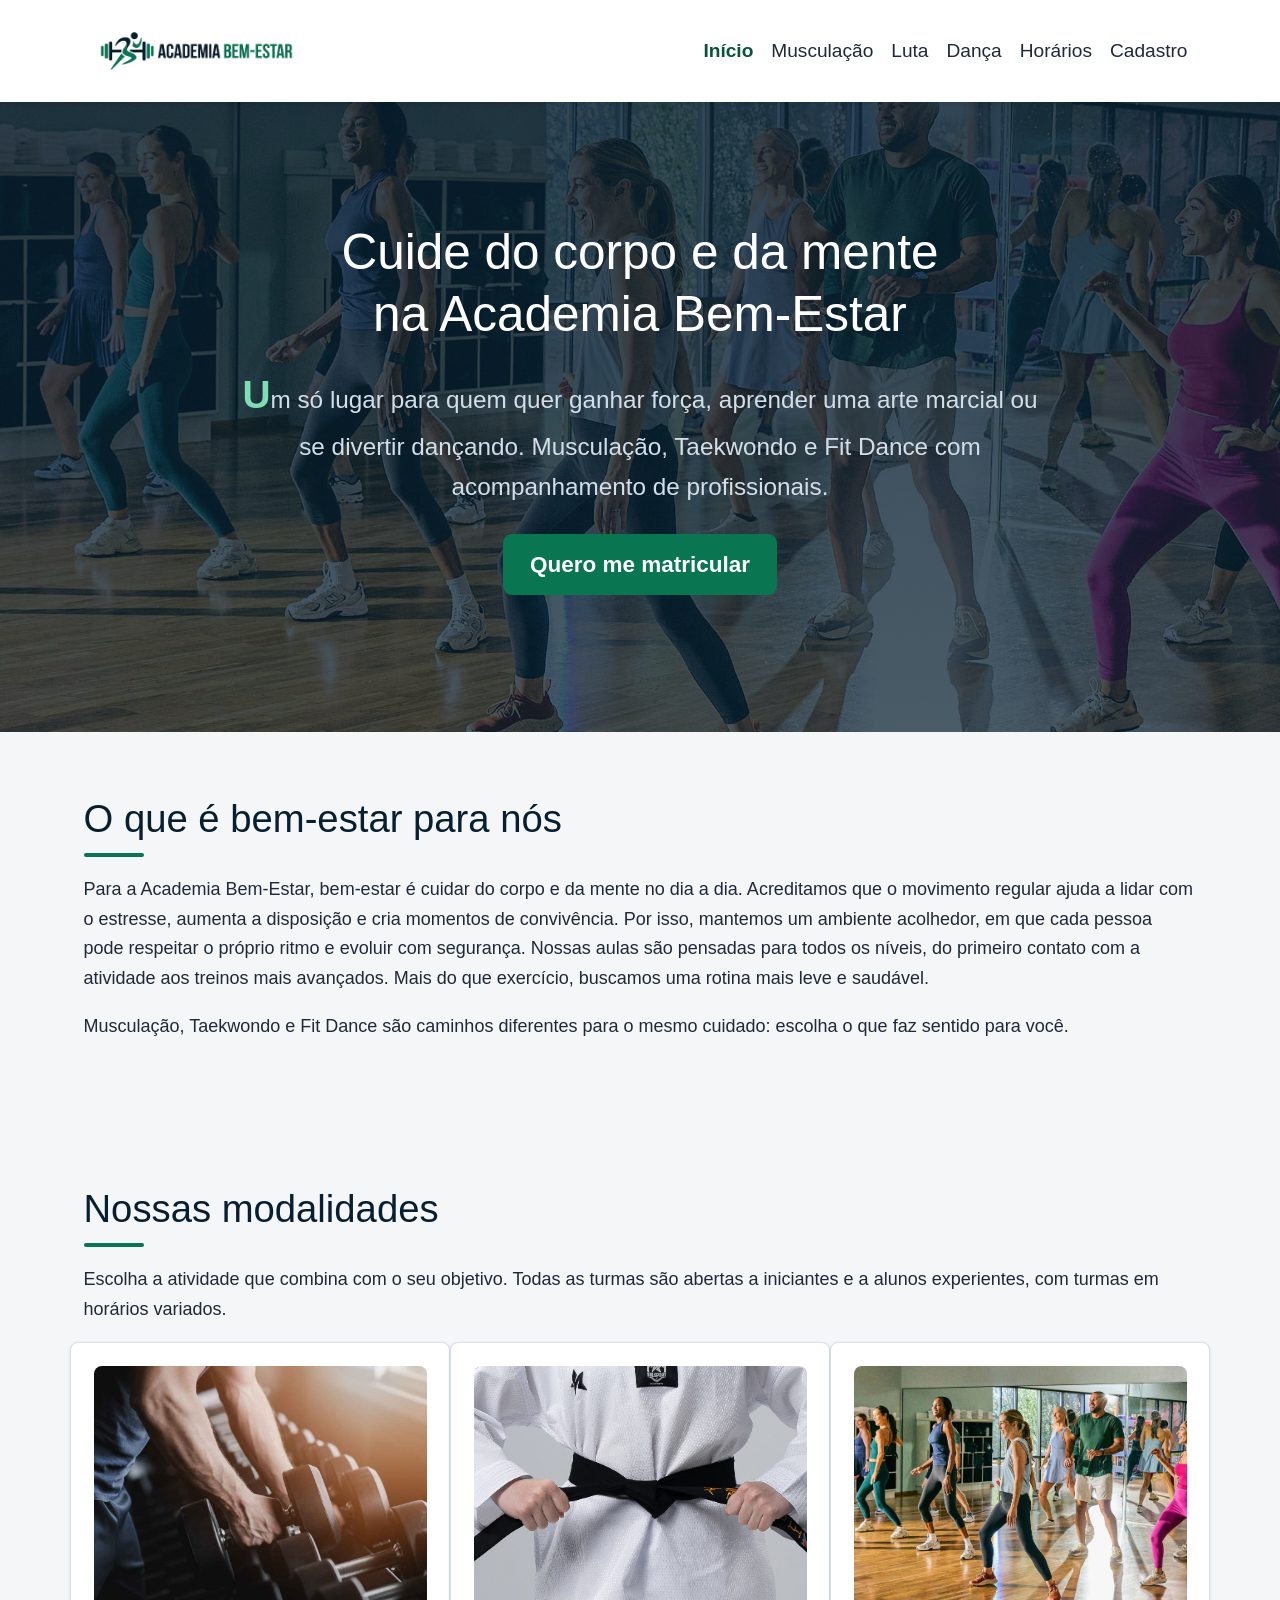
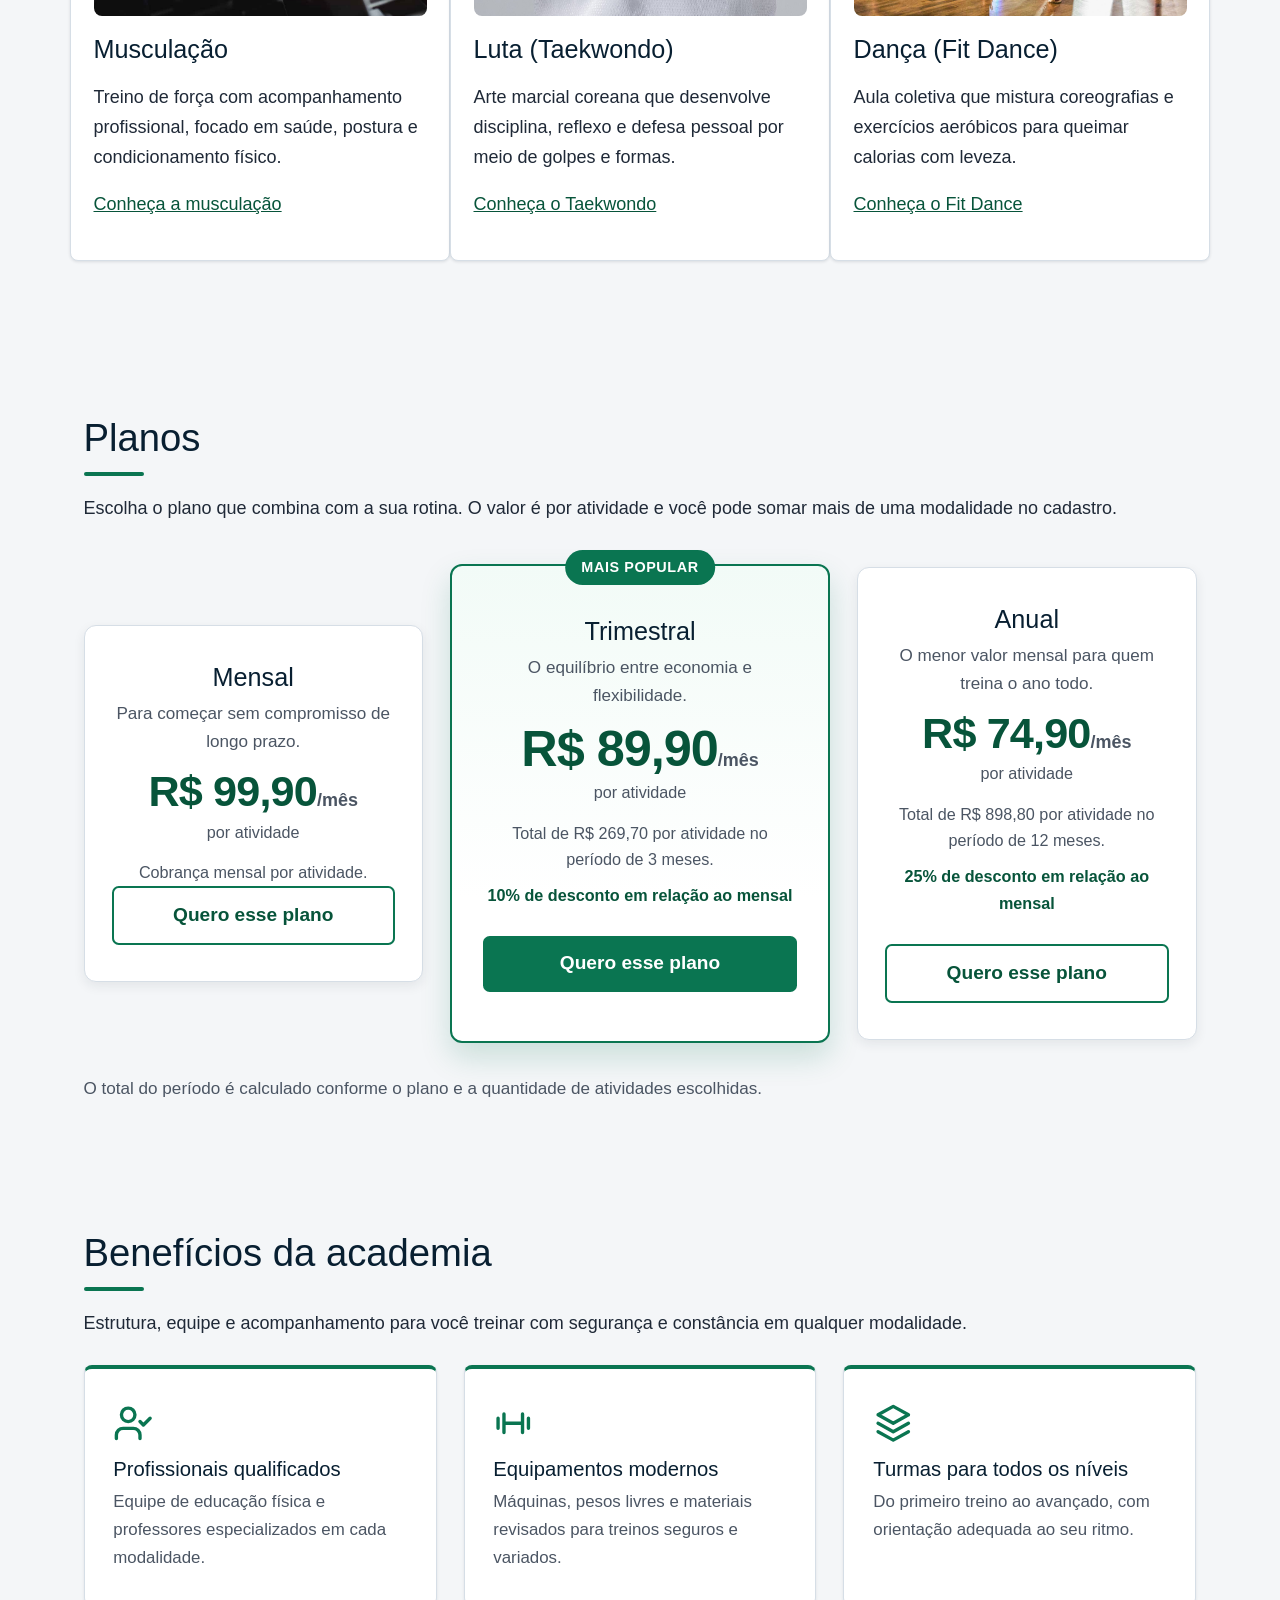
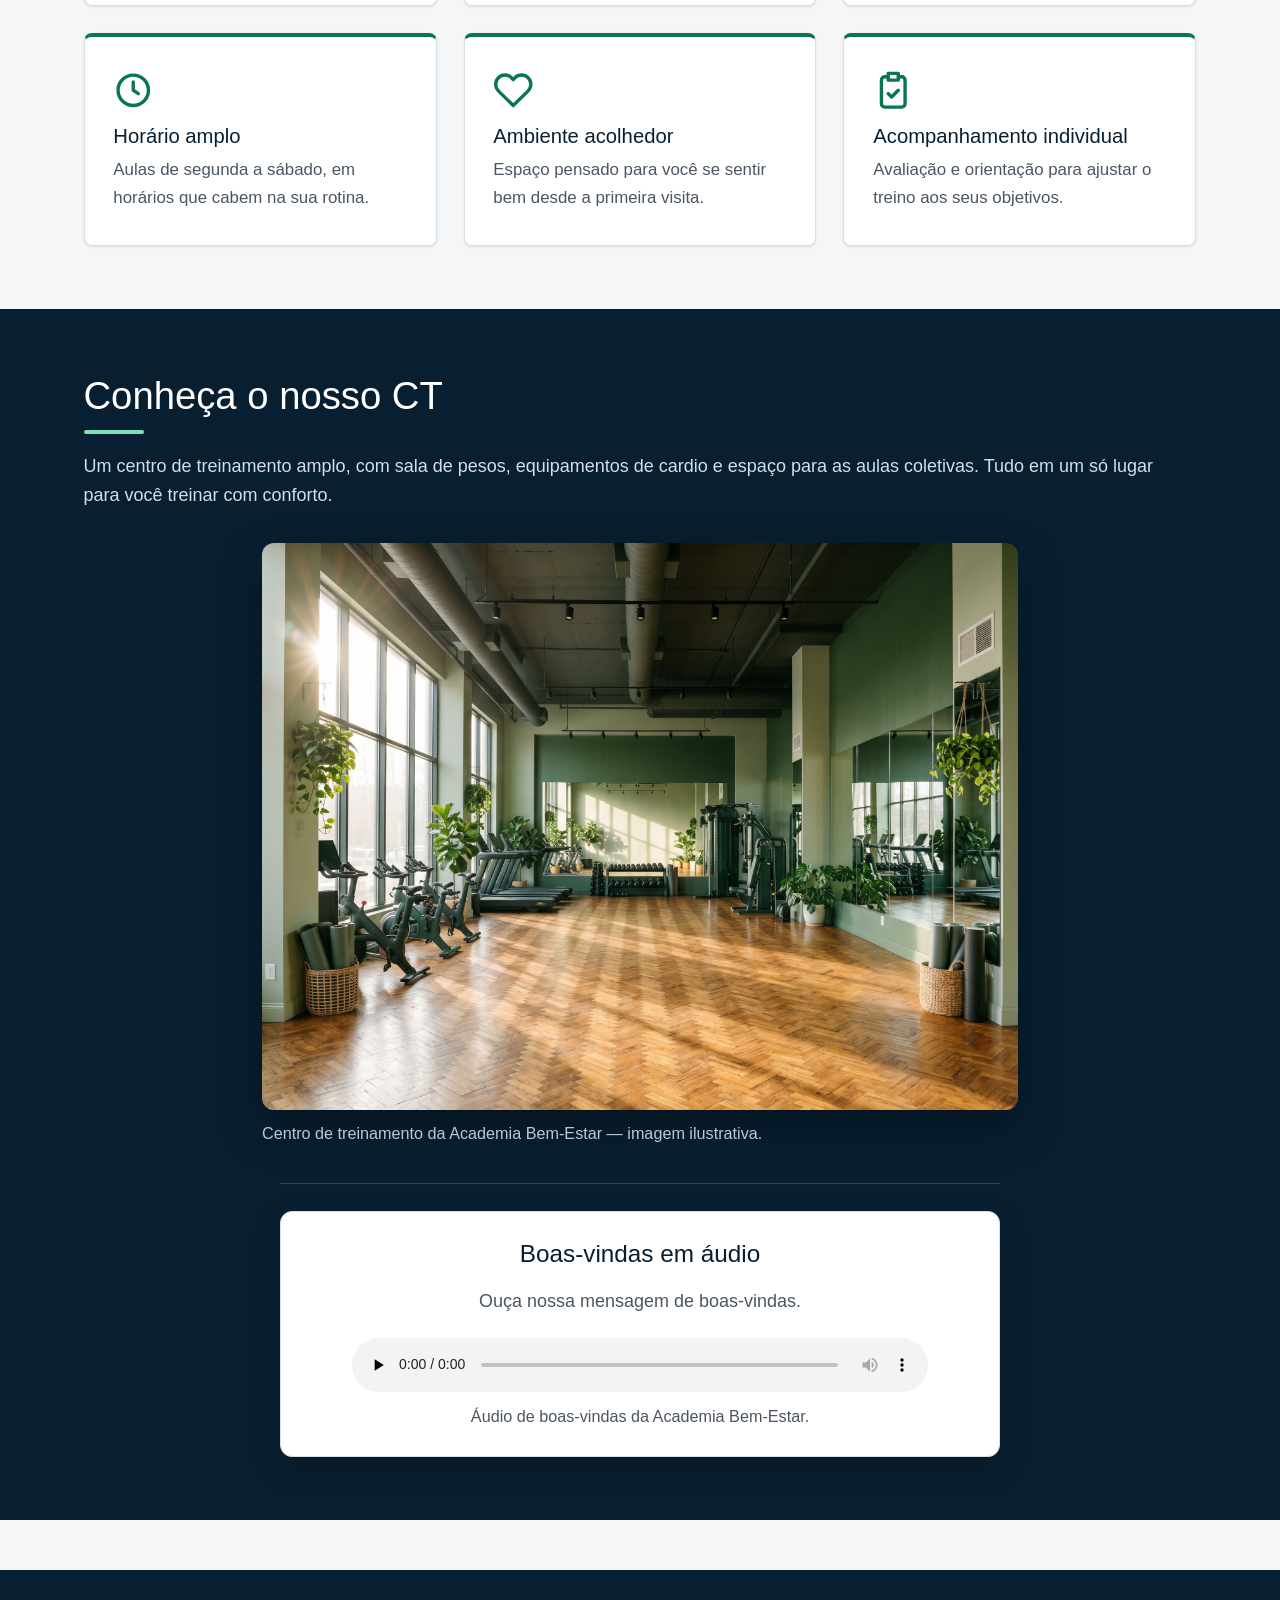
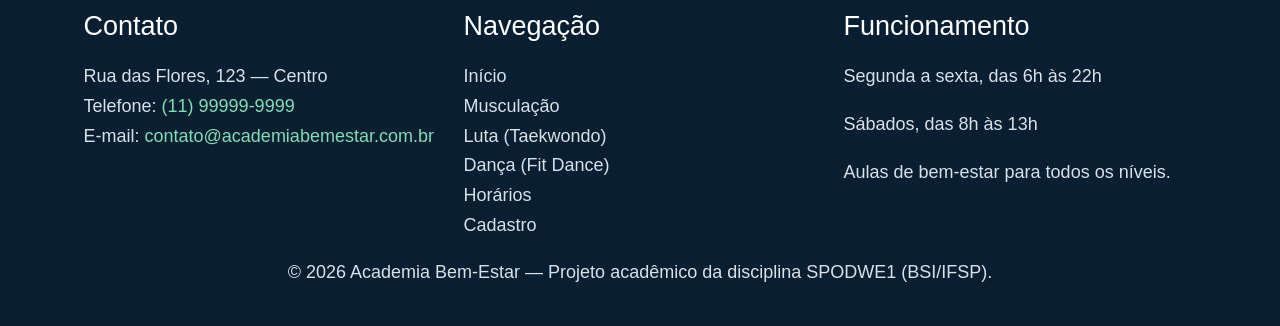
==== commit 1c88c081: "Centraliza e torna o audio responsivo" ====
--- a/index.html
+++ b/index.html
@@ -203,16 +203,18 @@
           <figcaption>Centro de treinamento da Academia Bem-Estar — imagem ilustrativa.</figcaption>
         </figure>
         <div class="ct-audio">
-          <h3>Boas-vindas em áudio</h3>
-          <p>Ouça as principais orientações para quem está chegando agora.</p>
-          <figure>
-            <audio controls preload="none">
-              <source src="midia/boas_vindas.mp3" type="audio/mpeg">
-              Seu navegador não suporta o elemento de áudio.
-              <a href="midia/boas_vindas.mp3">Baixe o arquivo de áudio de boas-vindas</a>.
-            </audio>
-            <figcaption>Áudio de boas-vindas da Academia Bem-Estar.</figcaption>
-          </figure>
+          <div class="audio-card">
+            <h3>Boas-vindas em áudio</h3>
+            <p>Ouça nossa mensagem de boas-vindas.</p>
+            <figure>
+              <audio controls preload="none" aria-label="Mensagem de boas-vindas da Academia Bem-Estar">
+                <source src="midia/boas_vindas.mp3" type="audio/mpeg">
+                Seu navegador não suporta o elemento de áudio.
+                <a href="midia/boas_vindas.mp3">Baixe o arquivo de áudio de boas-vindas</a>.
+              </audio>
+              <figcaption>Áudio de boas-vindas da Academia Bem-Estar.</figcaption>
+            </figure>
+          </div>
         </div>
       </div>
     </section>
--- a/css/styles.css
+++ b/css/styles.css
@@ -667,32 +667,49 @@
     color: #B9C8D6;
 }
 
+/* Bloco do áudio: centralizado e com largura confortável para leitura e uso */
 .ct-audio {
-    margin-top: 2rem;
+    max-width: 40rem;
+    margin: 2rem auto 0;
     padding-top: 1.5rem;
     border-top: 1px solid rgba(255, 255, 255, 0.18);
 }
 
-.ct-audio h3 {
+.audio-card {
+    padding: 1.5rem;
+    text-align: center;
+    background-color: var(--cor-superficie);
+    border: 1px solid var(--cor-borda);
+    border-radius: 12px;
+    box-shadow: 0 12px 28px rgba(0, 0, 0, 0.22);
+}
+
+.audio-card h3 {
     font-size: 1.35rem;
-}
-
-.ct-audio p {
-    color: #D3DEE9;
-}
-
-.ct-audio figure {
-    margin: 0.75rem 0 0;
-}
-
-.ct-audio figcaption {
+    color: var(--cor-primaria);
+}
+
+.audio-card p {
+    margin-bottom: 0;
+    color: var(--cor-texto-sec);
+}
+
+.audio-card figure {
+    margin: 0.9rem 0 0;
+}
+
+.audio-card figcaption {
+    margin-top: 0.6rem;
     font-size: 0.9rem;
-    color: #B9C8D6;
-}
-
-.ct-audio audio {
+    color: var(--cor-texto-sec);
+}
+
+.audio-card audio {
+    display: block;
     width: 100%;
     max-width: 32rem;
+    min-height: 3.25rem;
+    margin-inline: auto;
 }
 
 /* Encosta o rodapé no bloco escuro do CT */
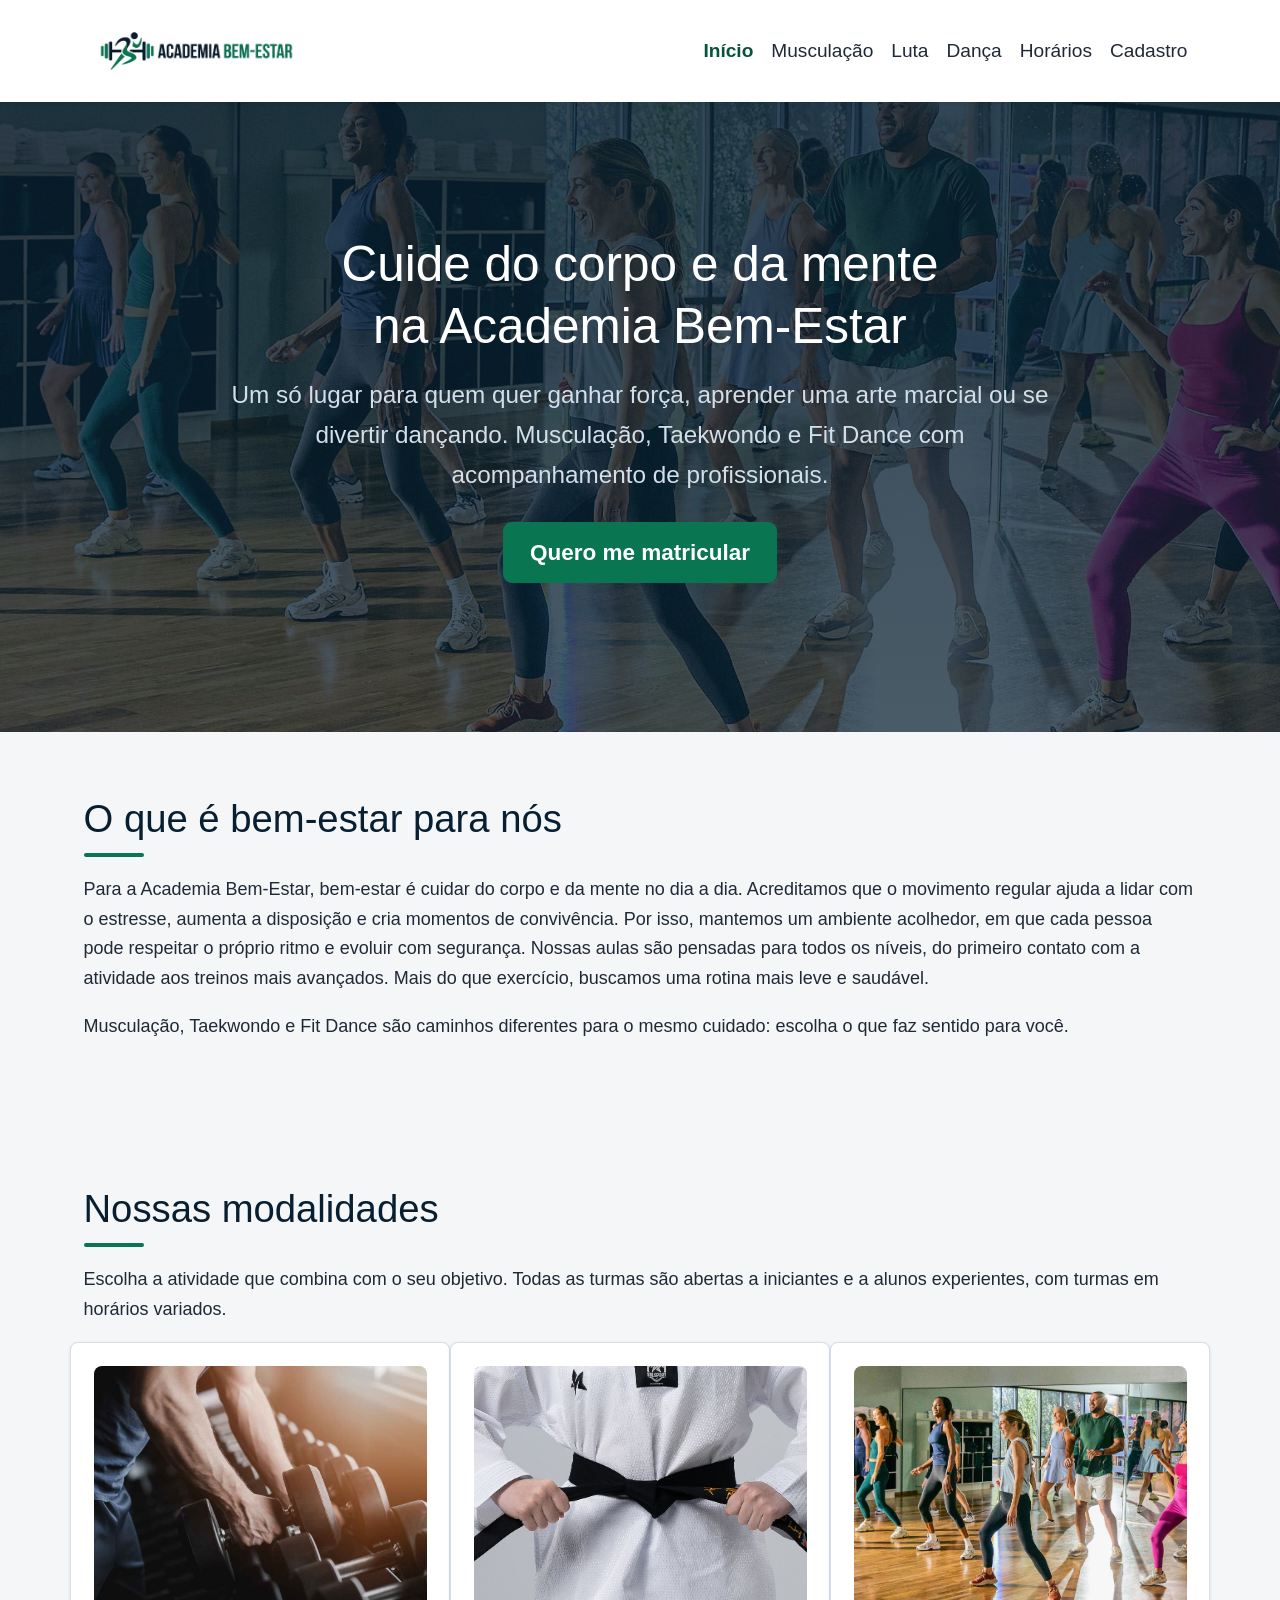
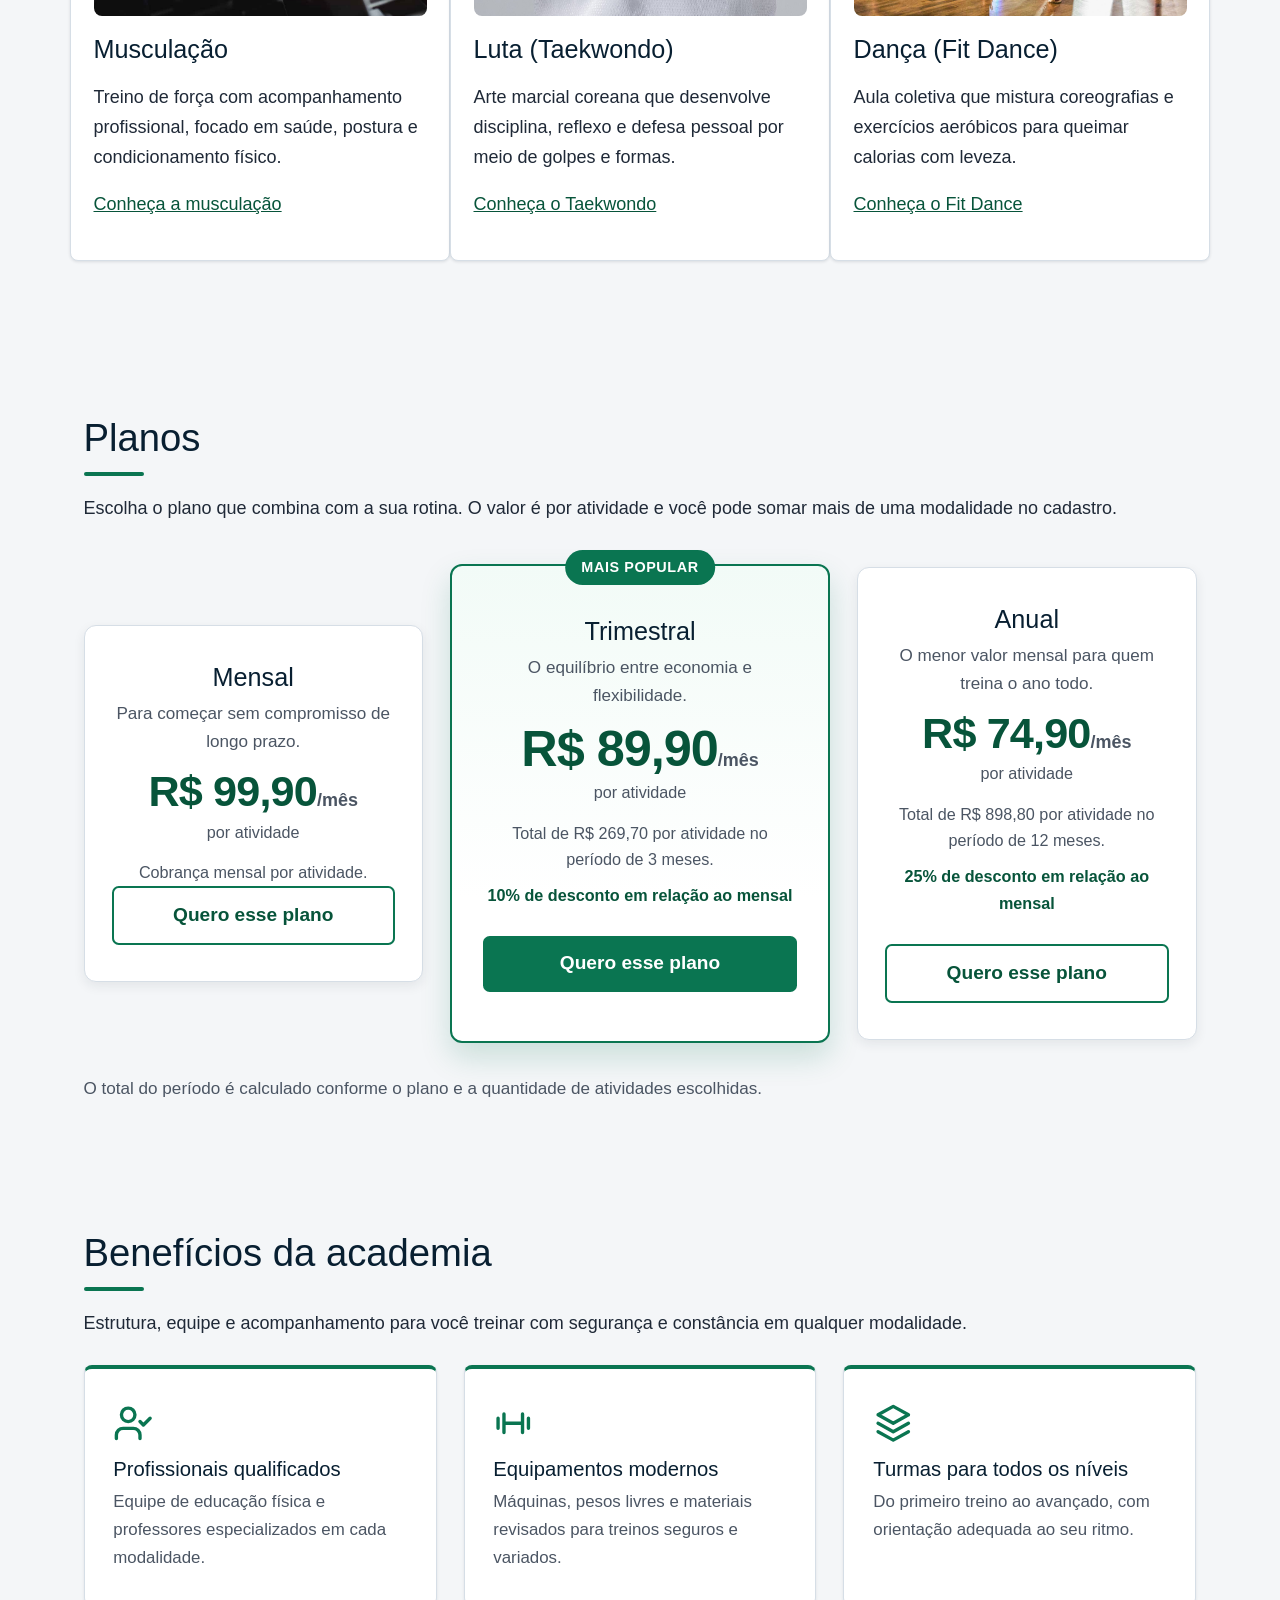
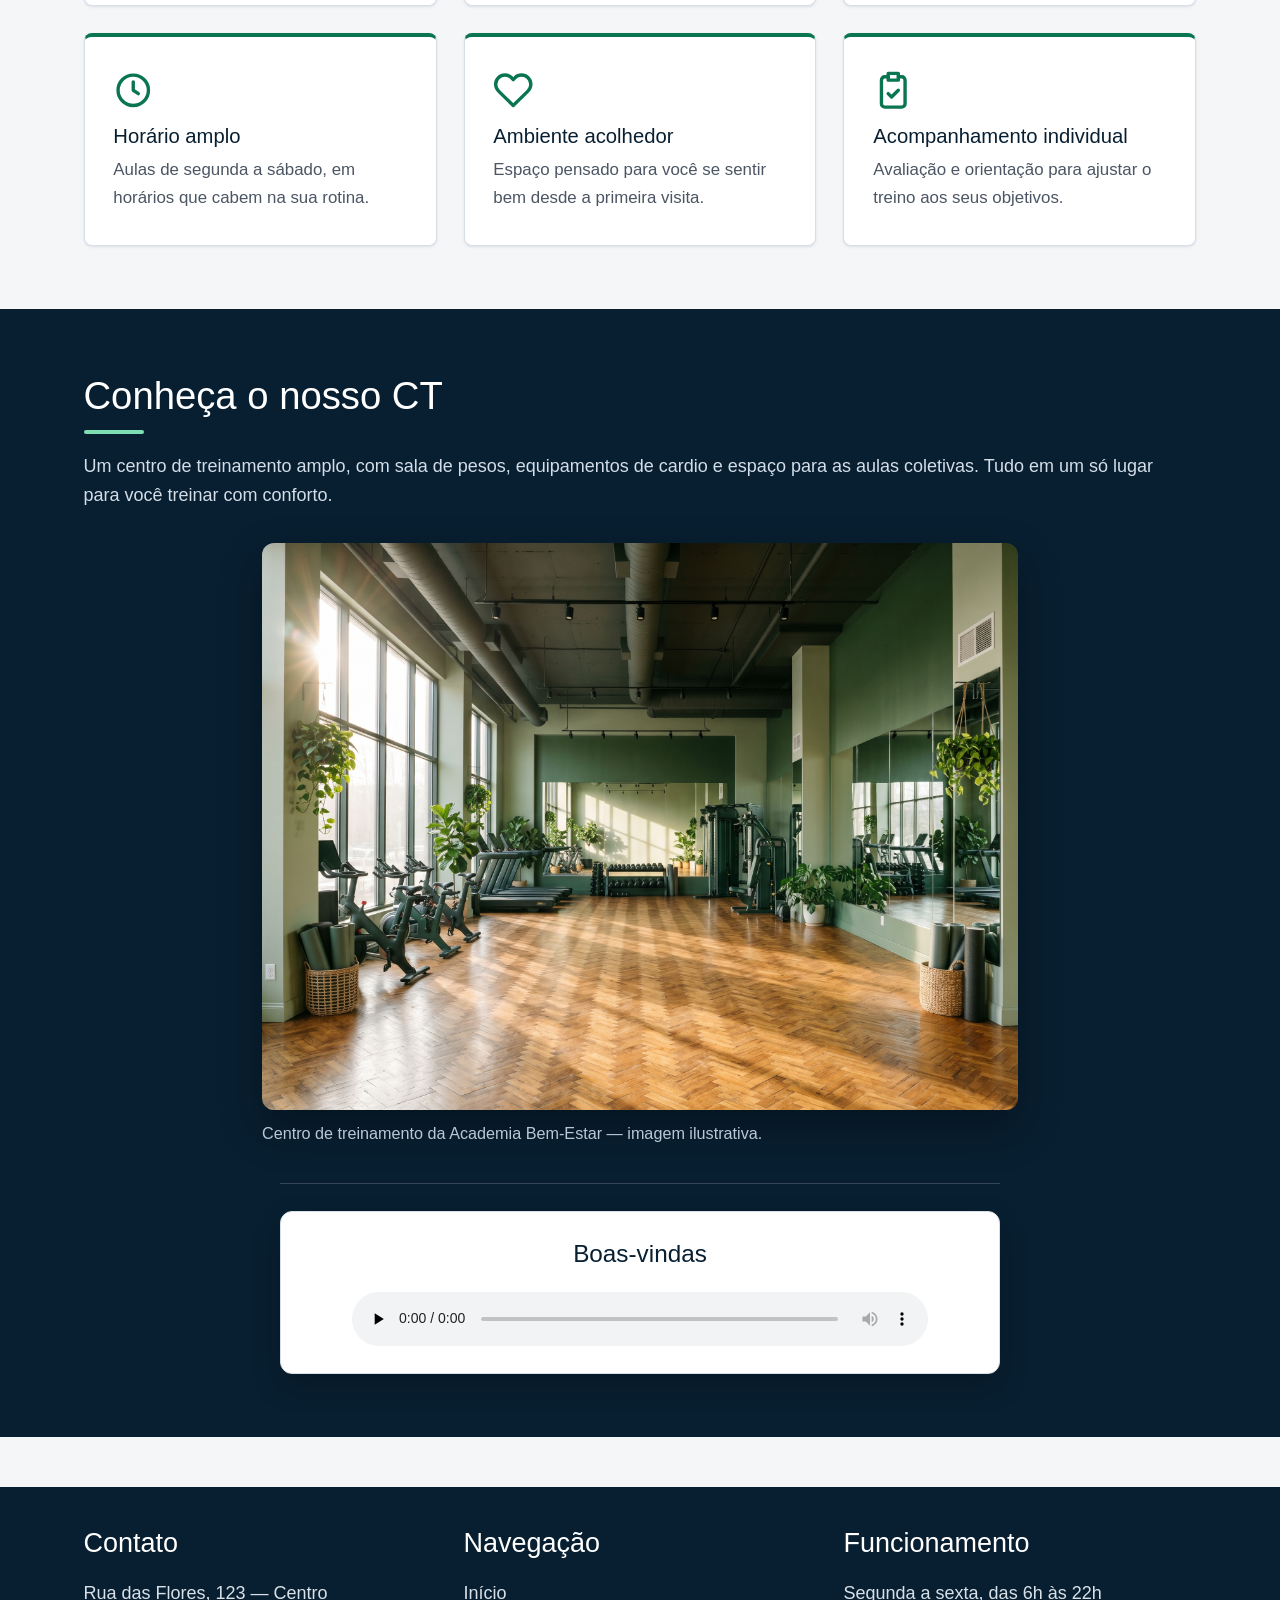
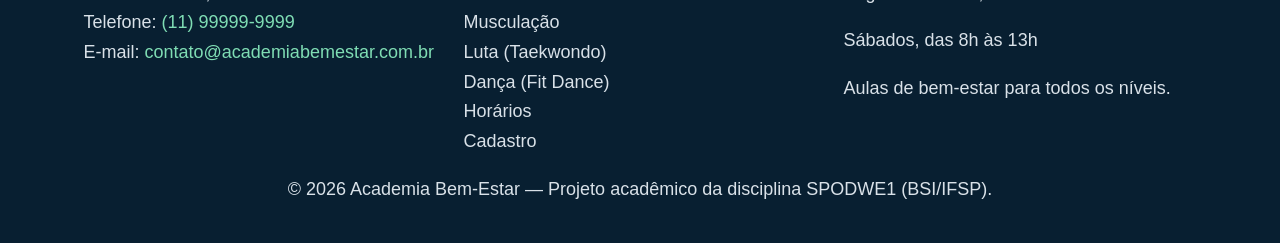
==== commit 7411ed15: "Centraliza nivel de experiencia com significado e ajusta titulo do audio" ====
--- a/index.html
+++ b/index.html
@@ -203,17 +203,13 @@
           <figcaption>Centro de treinamento da Academia Bem-Estar — imagem ilustrativa.</figcaption>
         </figure>
         <div class="ct-audio">
-          <div class="audio-card">
-            <h3>Boas-vindas em áudio</h3>
-            <p>Ouça nossa mensagem de boas-vindas.</p>
-            <figure>
-              <audio controls preload="none" aria-label="Mensagem de boas-vindas da Academia Bem-Estar">
-                <source src="midia/boas_vindas.mp3" type="audio/mpeg">
-                Seu navegador não suporta o elemento de áudio.
-                <a href="midia/boas_vindas.mp3">Baixe o arquivo de áudio de boas-vindas</a>.
-              </audio>
-              <figcaption>Áudio de boas-vindas da Academia Bem-Estar.</figcaption>
-            </figure>
+          <div class="audio-card" role="group" aria-labelledby="titulo-audio">
+            <h3 id="titulo-audio">Boas-vindas</h3>
+            <audio controls preload="none" aria-label="Mensagem de boas-vindas da Academia Bem-Estar">
+              <source src="midia/boas_vindas.mp3" type="audio/mpeg">
+              Seu navegador não suporta o elemento de áudio.
+              <a href="midia/boas_vindas.mp3">Baixe o arquivo de áudio de boas-vindas</a>.
+            </audio>
           </div>
         </div>
       </div>
--- a/css/styles.css
+++ b/css/styles.css
@@ -253,17 +253,6 @@
     border-radius: 2px;
 }
 
-/* Letra capitular discreta no primeiro parágrafo de cada página */
-main > section:first-of-type > .container > p:first-of-type::first-letter {
-    font-size: 1.6em;
-    font-weight: 700;
-    color: var(--cor-secundaria);
-}
-
-main > section.hero:first-of-type > .container > p.lead:first-of-type::first-letter {
-    color: var(--cor-destaque-clara);
-}
-
 .btn {
     font-size: 1.0625rem;
 }
@@ -685,23 +674,9 @@
 }
 
 .audio-card h3 {
+    margin-bottom: 1rem;
     font-size: 1.35rem;
     color: var(--cor-primaria);
-}
-
-.audio-card p {
-    margin-bottom: 0;
-    color: var(--cor-texto-sec);
-}
-
-.audio-card figure {
-    margin: 0.9rem 0 0;
-}
-
-.audio-card figcaption {
-    margin-top: 0.6rem;
-    font-size: 0.9rem;
-    color: var(--cor-texto-sec);
 }
 
 .audio-card audio {
@@ -1003,10 +978,19 @@
     color: var(--cor-texto-sec);
 }
 
-/* Nível de experiência: bolinhas numeradas */
+/* Nível de experiência: bloco centralizado e significado do nível escolhido */
+.experiencia-campo {
+    text-align: center;
+}
+
+.experiencia-campo legend {
+    text-align: center;
+}
+
 .experiencia-opcoes {
     display: flex;
     flex-wrap: wrap;
+    justify-content: center;
     gap: 0.75rem;
     margin: 0.35rem 0 0.75rem;
 }
@@ -1047,6 +1031,30 @@
     border-color: var(--cor-erro);
 }
 
+.experiencia-descricao {
+    font-size: 0.9375rem;
+    line-height: 1.45;
+    color: var(--cor-texto);
+}
+
+.experiencia-descricao-titulo {
+    color: var(--cor-primaria);
+}
+
+.experiencia-descricao--mudou {
+    animation: experiencia-aparecer 0.15s ease;
+}
+
+@keyframes experiencia-aparecer {
+    from {
+        opacity: 0;
+    }
+
+    to {
+        opacity: 1;
+    }
+}
+
 .msg-erro {
     display: block;
     margin-top: 0.25rem;
@@ -1193,6 +1201,19 @@
     }
 }
 
+/* Mantém os cinco níveis em uma linha no mobile e na coluna estreita do tablet */
+@media (max-width: 575.98px), (min-width: 768px) and (max-width: 991.98px) {
+    .experiencia-opcoes {
+        gap: 0.35rem;
+    }
+
+    .experiencia-bolinha {
+        width: 2.5rem;
+        height: 2.5rem;
+        font-size: 1rem;
+    }
+}
+
 @media (max-width: 767.98px) {
     .planos-home {
         gap: 1.25rem;
@@ -1291,4 +1312,8 @@
     .plano-home:focus-within {
         transform: none;
     }
-}
+
+    .experiencia-descricao--mudou {
+        animation: none;
+    }
+}
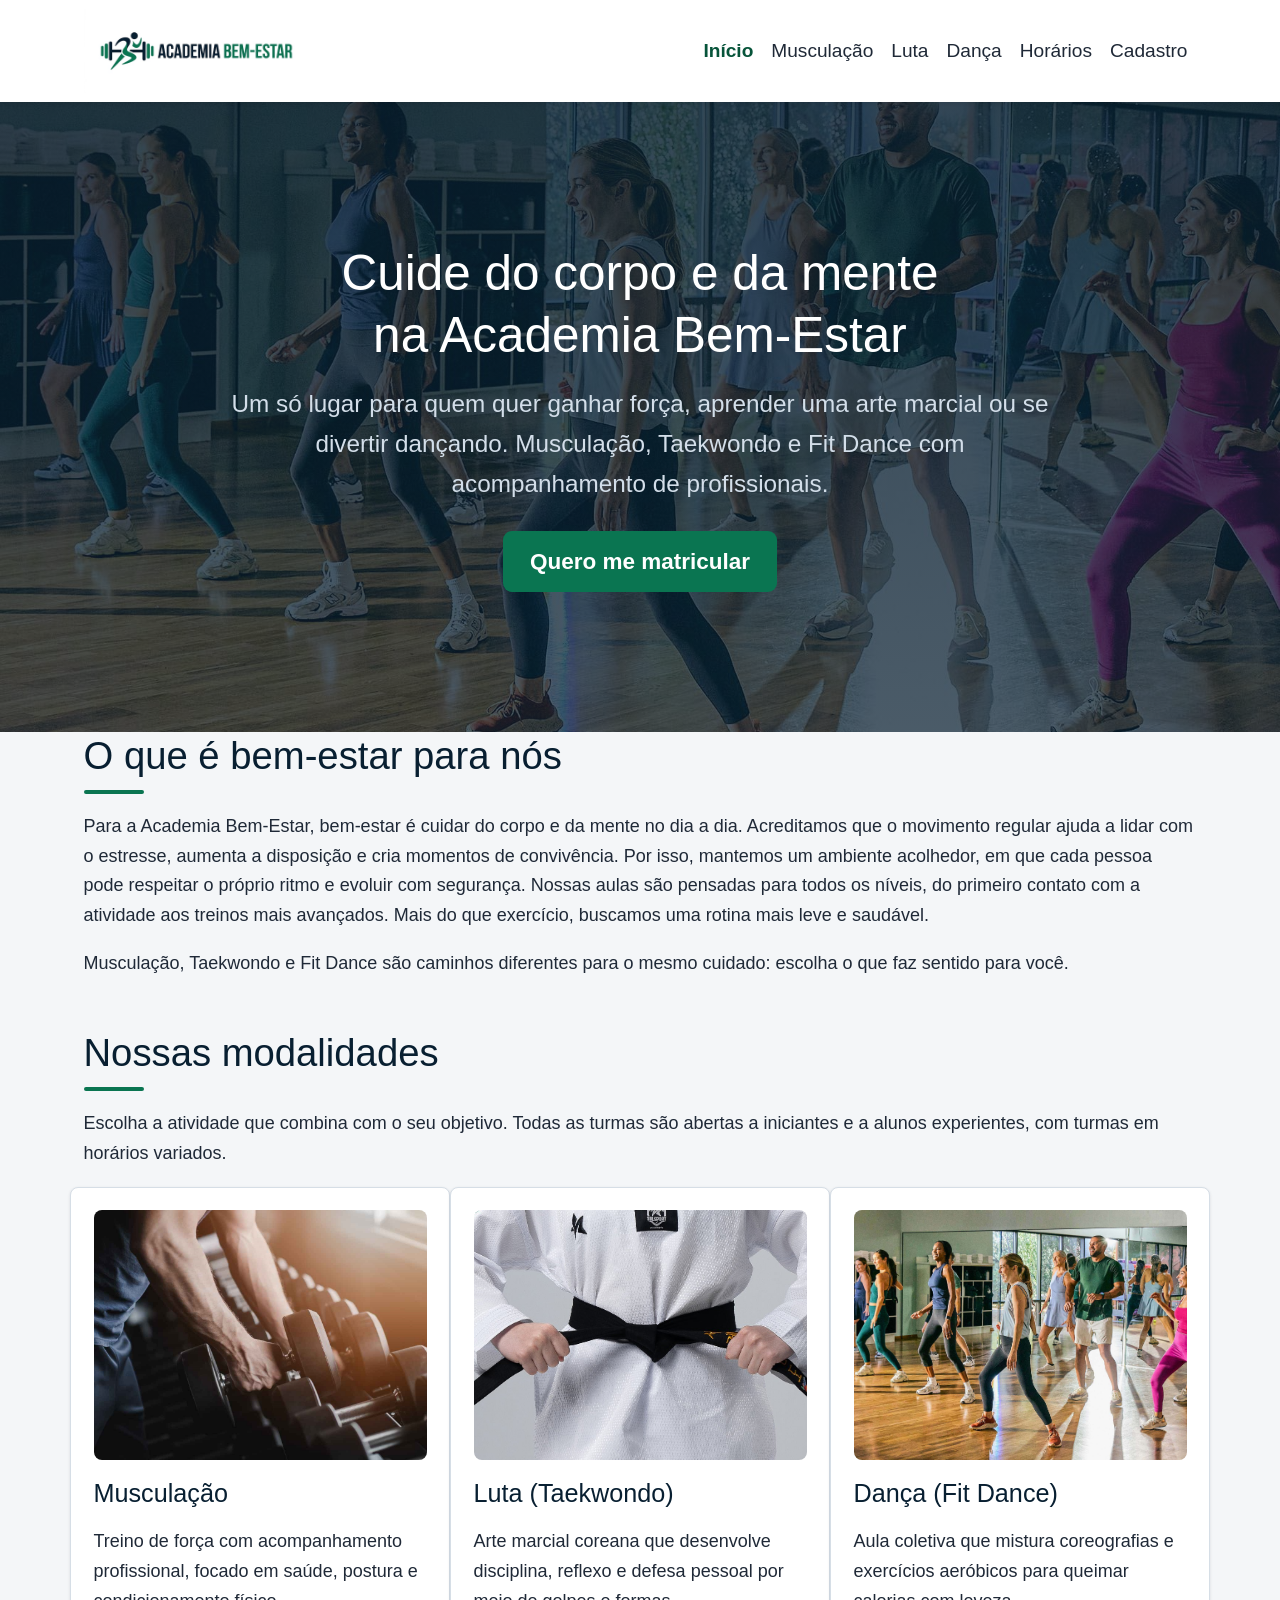
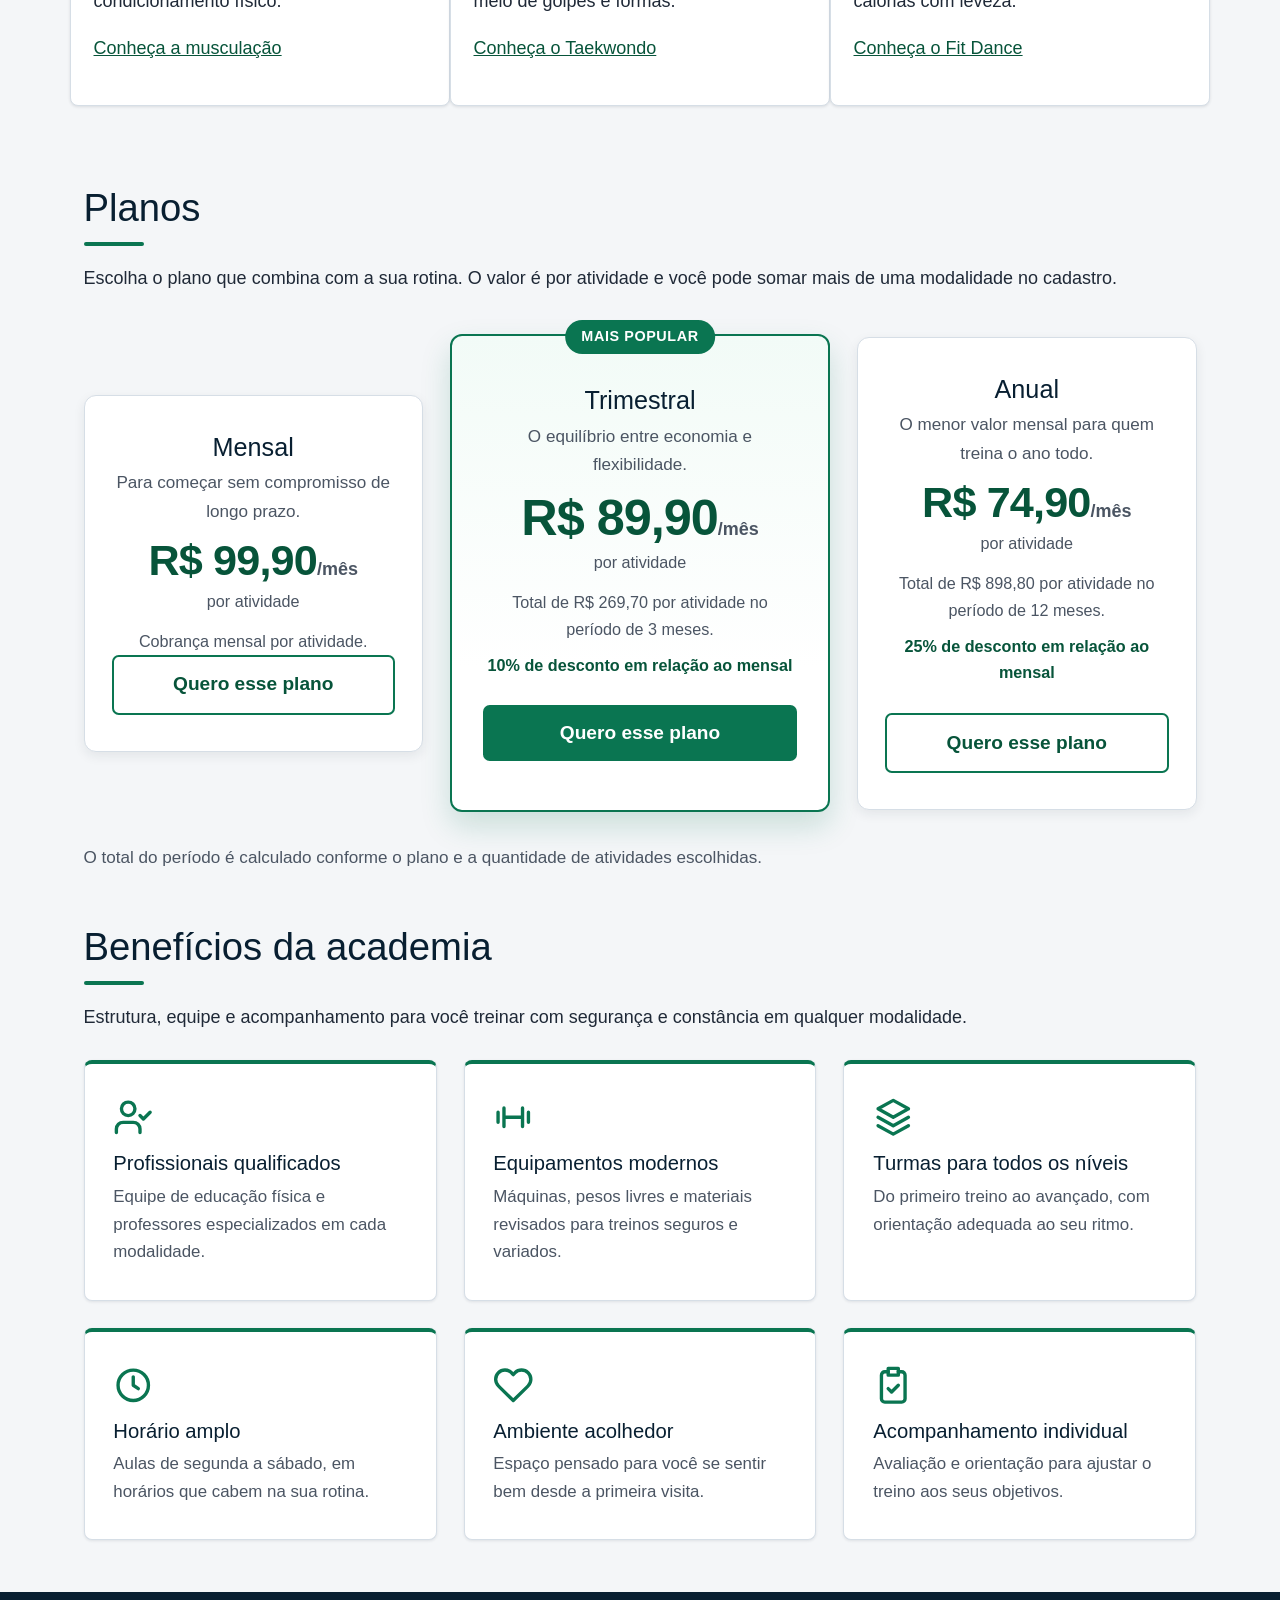
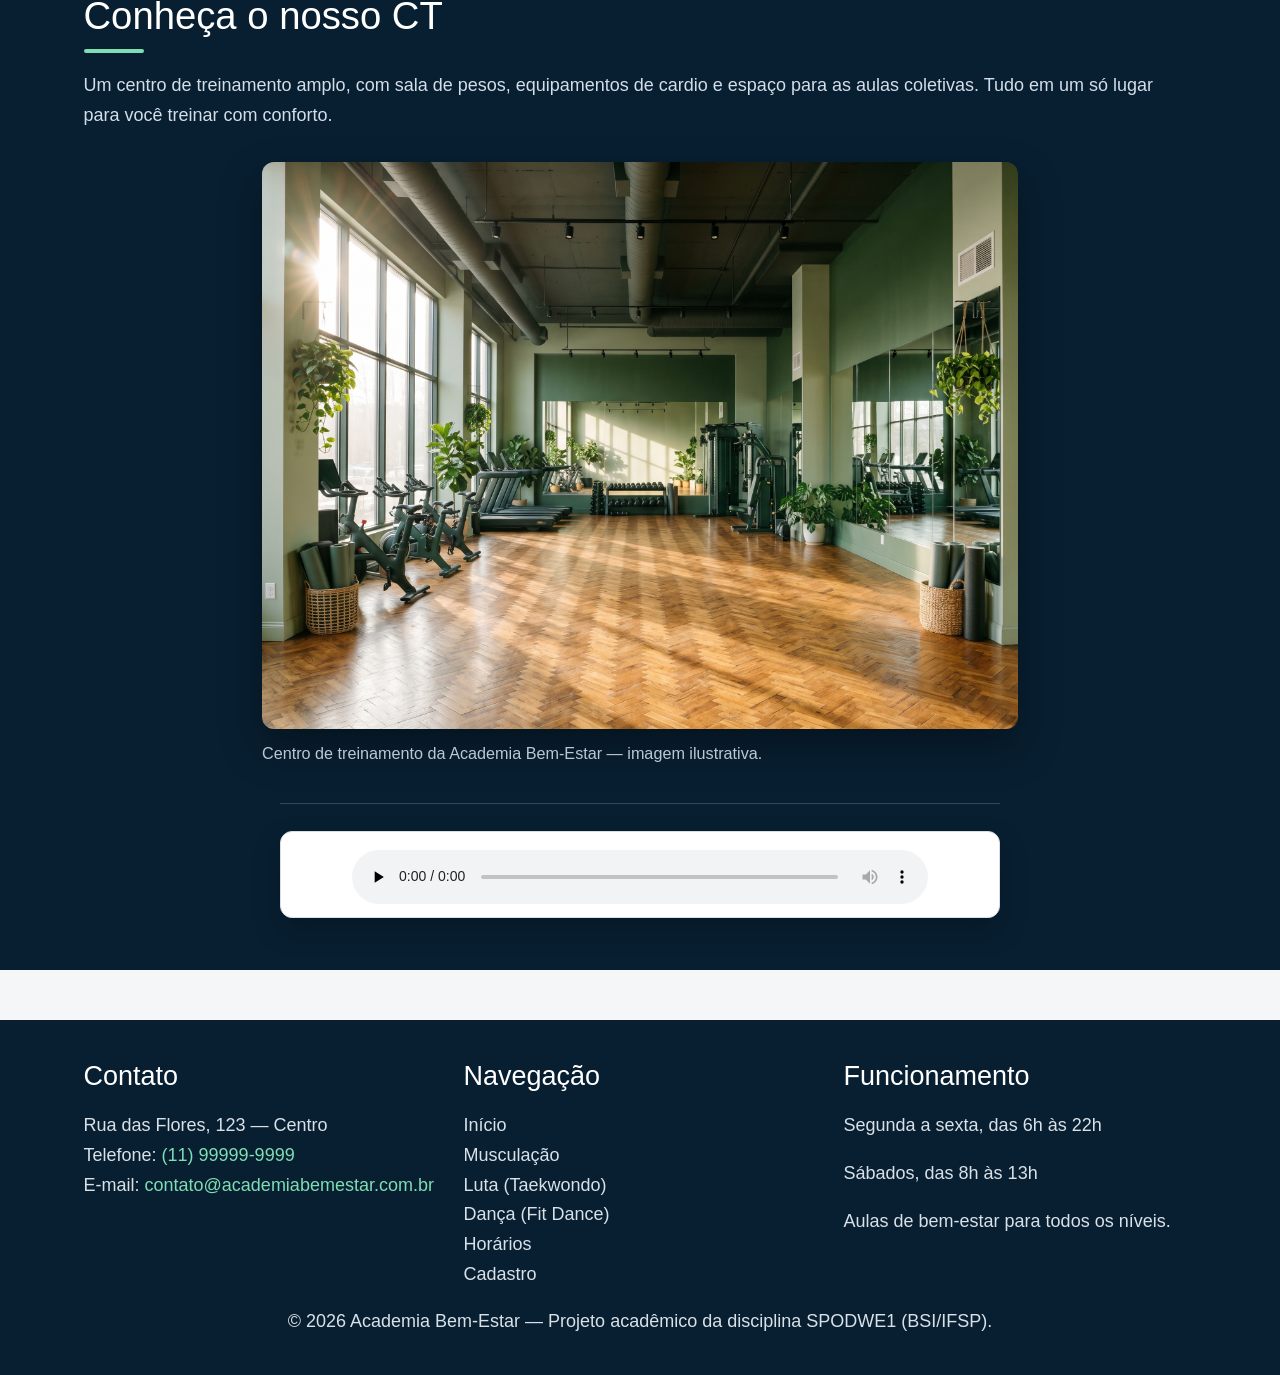
==== commit 1bce0f44: "Ajustes de espacamento, audio, indice, imagem de faixas e hover nas etapas Co-authored-by: Copilot <" ====
--- a/index.html
+++ b/index.html
@@ -204,11 +204,9 @@
         </figure>
         <div class="ct-audio">
           <div class="audio-card" role="group" aria-labelledby="titulo-audio">
-            <h3 id="titulo-audio">Boas-vindas</h3>
+            <h2 id="titulo-audio" class="visually-hidden">Boas-vindas em áudio</h2>
             <audio controls preload="none" aria-label="Mensagem de boas-vindas da Academia Bem-Estar">
               <source src="midia/boas_vindas.mp3" type="audio/mpeg">
-              Seu navegador não suporta o elemento de áudio.
-              <a href="midia/boas_vindas.mp3">Baixe o arquivo de áudio de boas-vindas</a>.
             </audio>
           </div>
         </div>
--- a/css/styles.css
+++ b/css/styles.css
@@ -76,24 +76,14 @@
 }
 
 main > section {
-    padding: 3.5rem 0;
-}
-
-/*
- * Nas páginas de modalidade, o padding de cada seção somava dois espaços
- * grandes entre os blocos. O padding superior das seções seguintes é zerado
- * e o último elemento de cada seção perde a margem, mantendo cerca de 2,5rem
- * de respiro entre um bloco e o próximo.
- */
-.pagina-modalidade > section {
-    padding: 2.5rem 0;
-}
-
-.pagina-modalidade > section + section {
+    padding: clamp(2rem, 4vw, 3rem) 0;
+}
+
+main > section + section {
     padding-top: 0;
 }
 
-.pagina-modalidade > section > .container > :last-child {
+main > section > .container > :last-child {
     margin-bottom: 0;
 }
 
@@ -140,17 +130,33 @@
     box-shadow: 0 0 0 0.25rem rgba(10, 117, 81, 0.25);
 }
 
+.cabecalho-pagina {
+    display: flex;
+    flex-wrap: wrap;
+    align-items: center;
+    justify-content: space-between;
+    gap: 1rem 2rem;
+    margin-bottom: 1rem;
+}
+
+.cabecalho-pagina h1 {
+    margin-bottom: 0;
+}
+
 /* Índice interno das páginas de modalidade */
 .indice-pagina {
     display: flex;
     flex-wrap: wrap;
     align-items: center;
-    gap: 0.75rem 1.25rem;
-    margin: 1.5rem 0 2.5rem;
-    padding: 1rem 1.25rem;
+    gap: 0.5rem 0.9rem;
+    flex: 1 1 0;
+    max-width: max-content;
+    min-width: 0;
+    margin: 0;
+    padding: 0.5rem 0.75rem;
     background-color: var(--cor-superficie);
     border: 1px solid var(--cor-borda);
-    border-radius: 10px;
+    border-radius: 8px;
     box-shadow: 0 1px 3px rgba(31, 41, 55, 0.08);
 }
 
@@ -171,7 +177,7 @@
 
 .indice-lista a {
     display: inline-block;
-    padding: 0.35rem 0.9rem;
+    padding: 0.25rem 0.65rem;
     font-weight: 600;
     color: var(--cor-secundaria-escura);
     text-decoration: none;
@@ -347,6 +353,17 @@
     object-position: center top;
 }
 
+.img-infografico {
+    width: 100%;
+    height: auto;
+    aspect-ratio: auto;
+    object-fit: contain;
+    max-width: 42rem;
+    max-height: 36rem;
+    margin-inline: auto;
+    display: block;
+}
+
 /* Fotos de conteúdo não ocupam a largura inteira em telas grandes */
 .foto-conteudo {
     max-width: 48rem;
@@ -423,8 +440,10 @@
 .stepper-preavaliacao .etapa {
     counter-increment: etapa;
     position: relative;
-    padding-top: 4.5rem;
+    padding: 4.5rem 0.75rem 0.75rem;
     text-align: center;
+    border-radius: 8px;
+    transition: transform 0.2s ease, box-shadow 0.2s ease;
 }
 
 .stepper-preavaliacao .etapa::before {
@@ -446,6 +465,7 @@
     background-color: var(--cor-secundaria);
     border-radius: 50%;
     box-shadow: 0 0 0 6px var(--cor-superficie);
+    transition: transform 0.2s ease, background-color 0.2s ease;
 }
 
 .stepper-preavaliacao .etapa::after {
@@ -466,12 +486,43 @@
     margin: 0 0 0.35rem;
     font-size: 1.15rem;
     color: var(--cor-primaria);
+    transition: color 0.2s ease;
 }
 
 .stepper-preavaliacao p {
     margin: 0;
     font-size: 0.95rem;
     color: var(--cor-texto-sec);
+}
+
+@media (hover: hover) {
+    .stepper-preavaliacao .etapa:hover {
+        transform: translateY(-4px);
+        box-shadow: 0 4px 12px rgba(31, 41, 55, 0.08);
+    }
+
+    .stepper-preavaliacao .etapa:hover::before {
+        transform: translateX(-50%) scale(1.1);
+        background-color: var(--cor-primaria);
+    }
+
+    .stepper-preavaliacao .etapa:hover h4 {
+        color: var(--cor-secundaria);
+    }
+}
+
+.stepper-preavaliacao .etapa:focus-within {
+    transform: translateY(-4px);
+    box-shadow: 0 4px 12px rgba(31, 41, 55, 0.08);
+}
+
+.stepper-preavaliacao .etapa:focus-within::before {
+    transform: translateX(-50%) scale(1.1);
+    background-color: var(--cor-primaria);
+}
+
+.stepper-preavaliacao .etapa:focus-within h4 {
+    color: var(--cor-secundaria);
 }
 
 /* Planos da home: o Trimestral recebe o destaque visual */
@@ -665,18 +716,12 @@
 }
 
 .audio-card {
-    padding: 1.5rem;
+    padding: 0.75rem 1.5rem;
     text-align: center;
     background-color: var(--cor-superficie);
     border: 1px solid var(--cor-borda);
     border-radius: 12px;
     box-shadow: 0 12px 28px rgba(0, 0, 0, 0.22);
-}
-
-.audio-card h3 {
-    margin-bottom: 1rem;
-    font-size: 1.35rem;
-    color: var(--cor-primaria);
 }
 
 .audio-card audio {
@@ -1157,6 +1202,16 @@
 }
 
 @media (max-width: 991.98px) {
+    .cabecalho-pagina {
+        flex-direction: column;
+        align-items: stretch;
+    }
+
+    .indice-pagina {
+        flex-basis: auto;
+        width: 100%;
+    }
+
     .planos-home {
         grid-template-columns: 1fr;
         max-width: 32rem;
@@ -1182,8 +1237,7 @@
 
     .stepper-preavaliacao .etapa {
         min-height: 3.25rem;
-        padding-top: 0;
-        padding-left: 4.5rem;
+        padding: 0.25rem 0.5rem 0.25rem 4.5rem;
         text-align: left;
     }
 
@@ -1191,6 +1245,10 @@
         top: 0;
         left: 0;
         transform: none;
+    }
+
+    .stepper-preavaliacao .etapa:focus-within::before {
+        transform: scale(1.1);
     }
 
     .stepper-preavaliacao .etapa::after {
@@ -1201,6 +1259,12 @@
     }
 }
 
+@media (max-width: 991.98px) and (hover: hover) {
+    .stepper-preavaliacao .etapa:hover::before {
+        transform: scale(1.1);
+    }
+}
+
 /* Mantém os cinco níveis em uma linha no mobile e na coluna estreita do tablet */
 @media (max-width: 575.98px), (min-width: 768px) and (max-width: 991.98px) {
     .experiencia-opcoes {
@@ -1240,10 +1304,6 @@
 }
 
 @media (max-width: 575.98px) {
-    main > section {
-        padding: 2.5rem 0;
-    }
-
     .indice-lista {
         gap: 0.375rem;
     }
@@ -1313,7 +1373,30 @@
         transform: none;
     }
 
+    .stepper-preavaliacao .etapa,
+    .stepper-preavaliacao .etapa::before,
+    .stepper-preavaliacao h4 {
+        transition: none;
+    }
+
+    .stepper-preavaliacao .etapa:hover,
+    .stepper-preavaliacao .etapa:focus-within {
+        transform: none;
+    }
+
+    .stepper-preavaliacao .etapa:hover::before,
+    .stepper-preavaliacao .etapa:focus-within::before {
+        transform: translateX(-50%);
+    }
+
     .experiencia-descricao--mudou {
         animation: none;
     }
 }
+
+@media (prefers-reduced-motion: reduce) and (max-width: 991.98px) {
+    .stepper-preavaliacao .etapa:hover::before,
+    .stepper-preavaliacao .etapa:focus-within::before {
+        transform: none;
+    }
+}
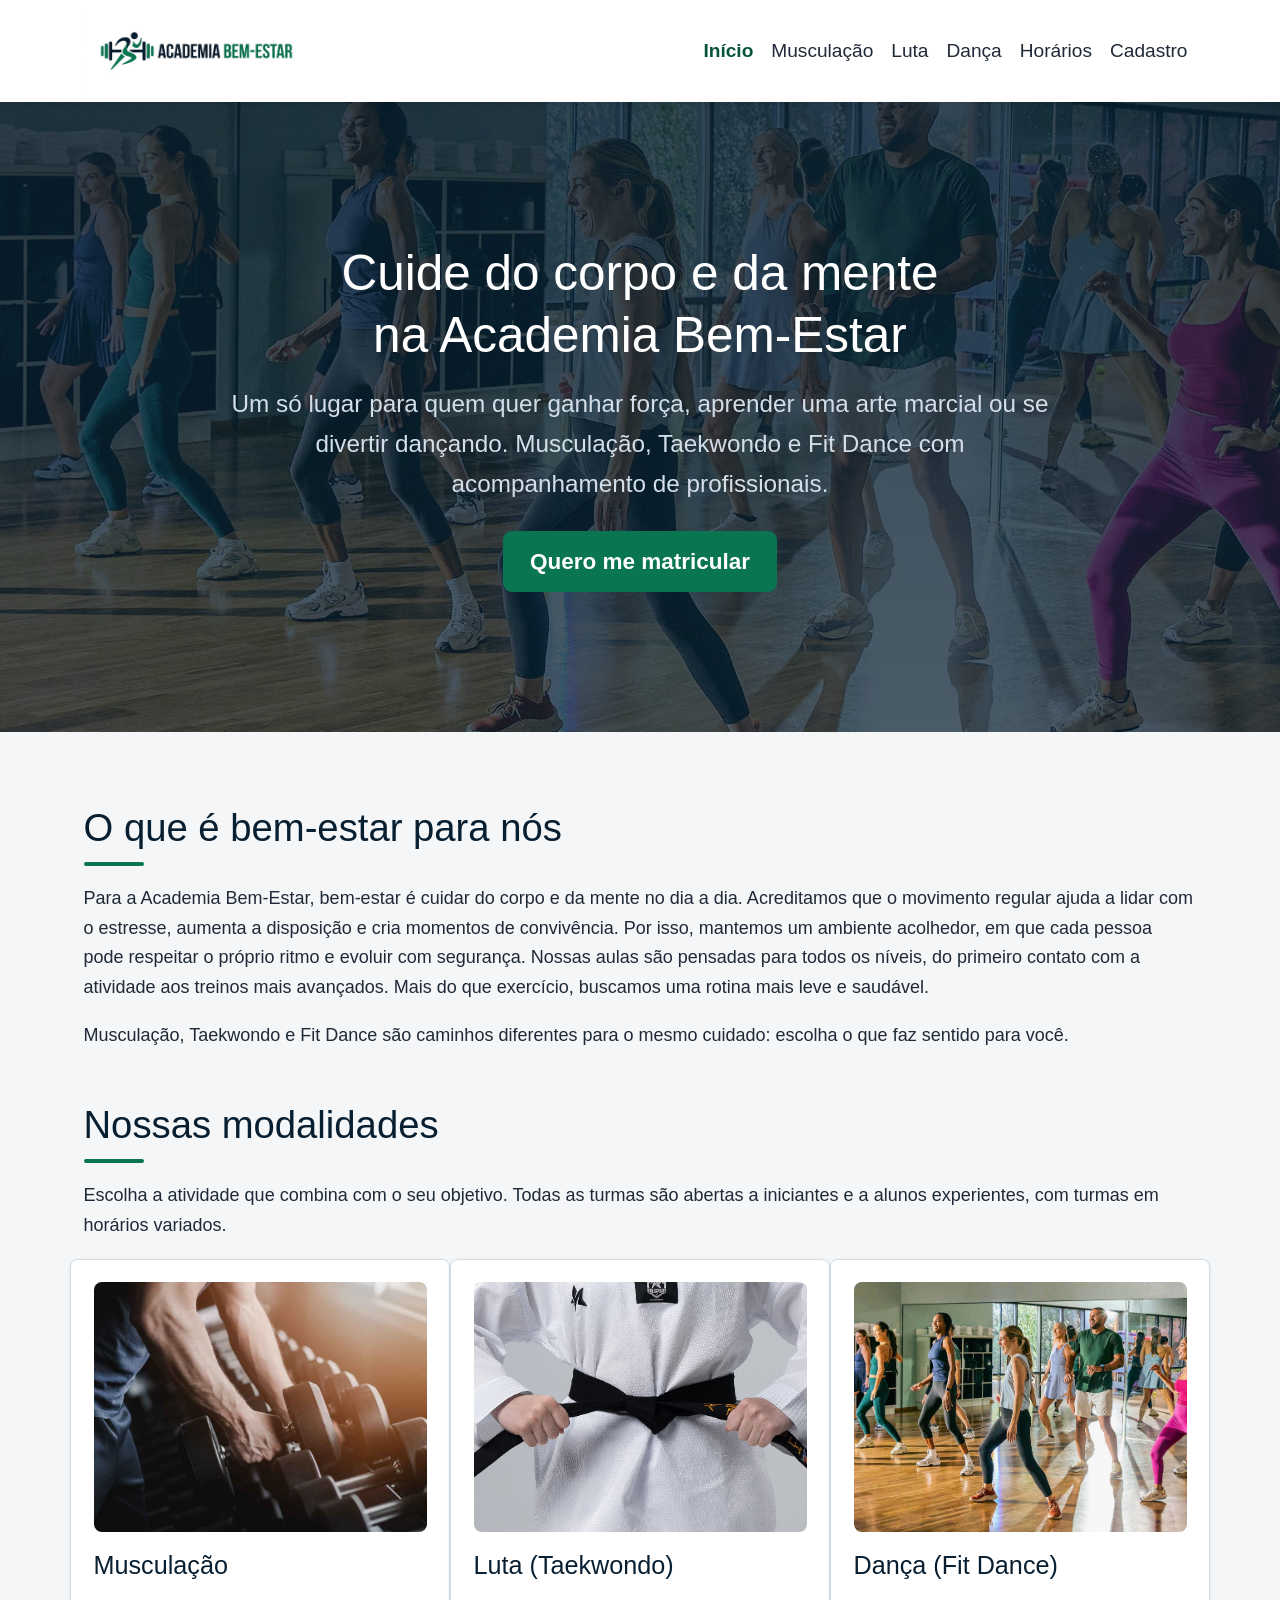
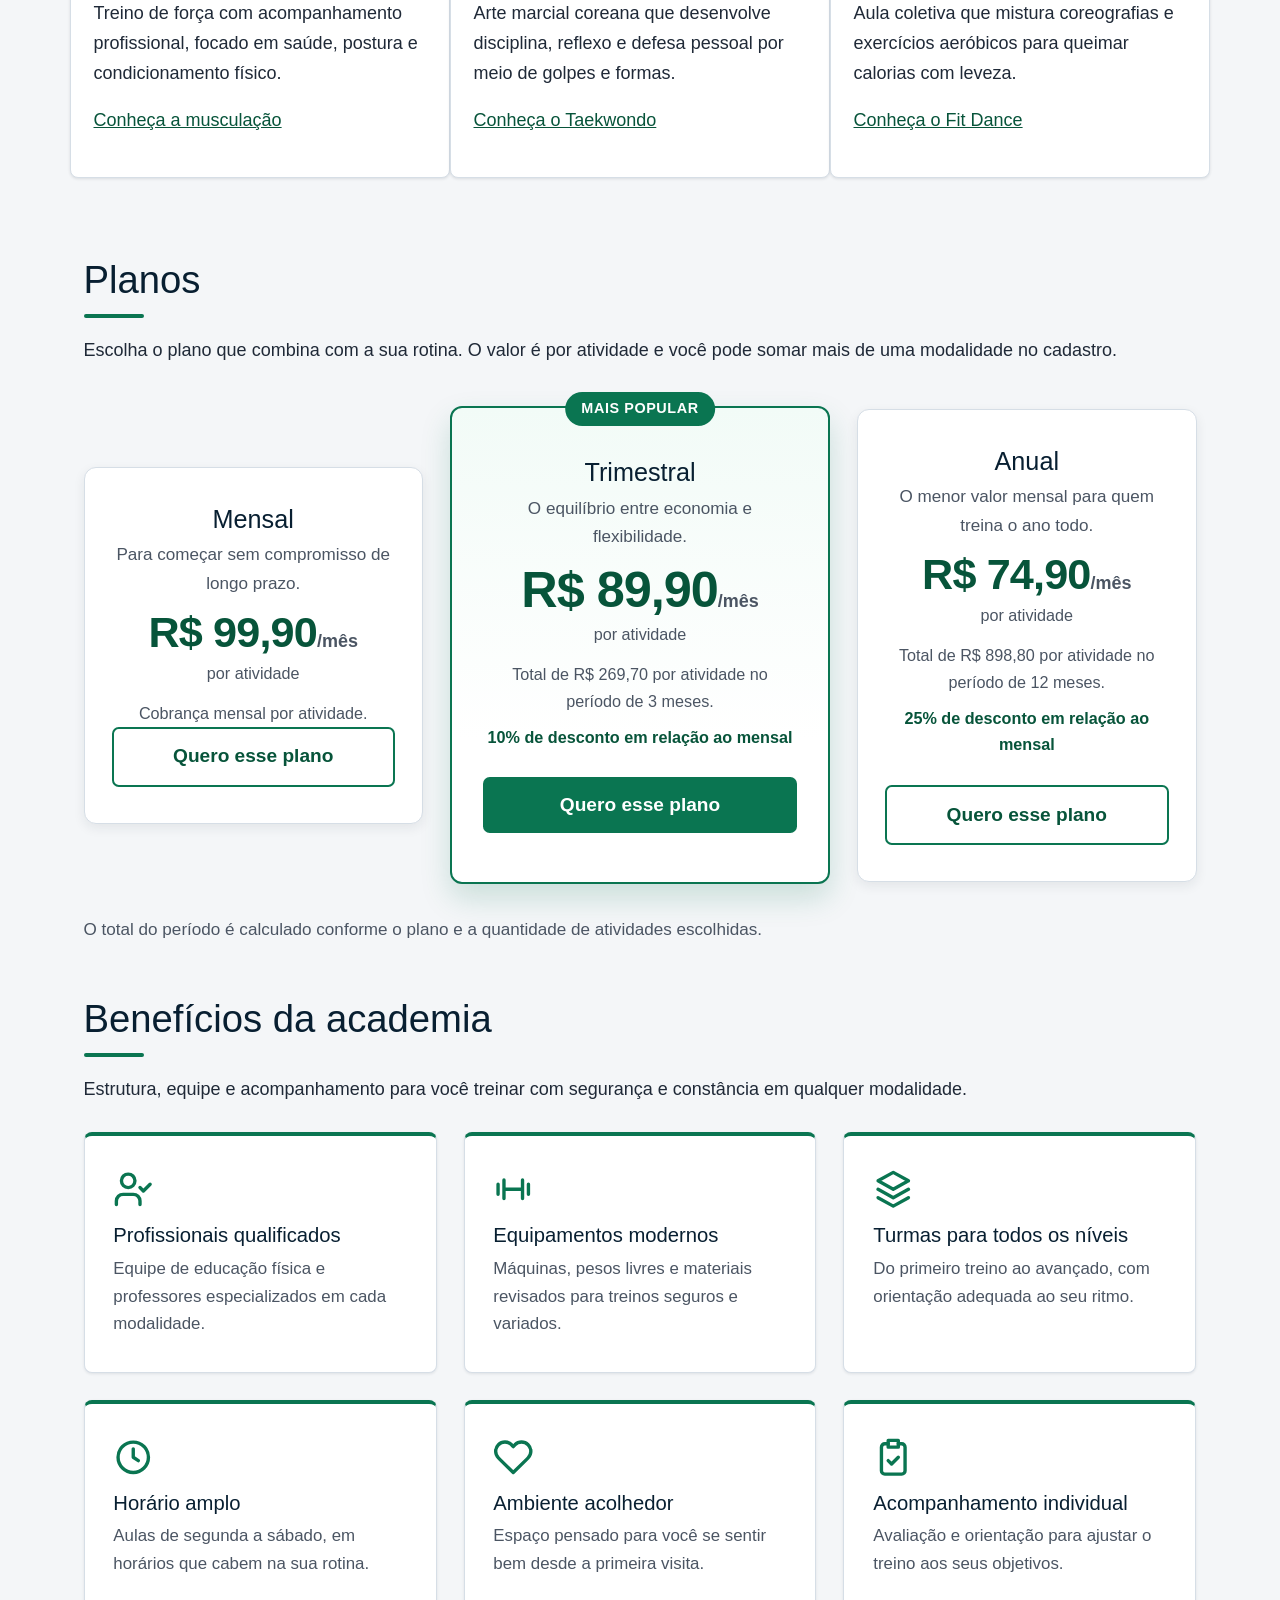
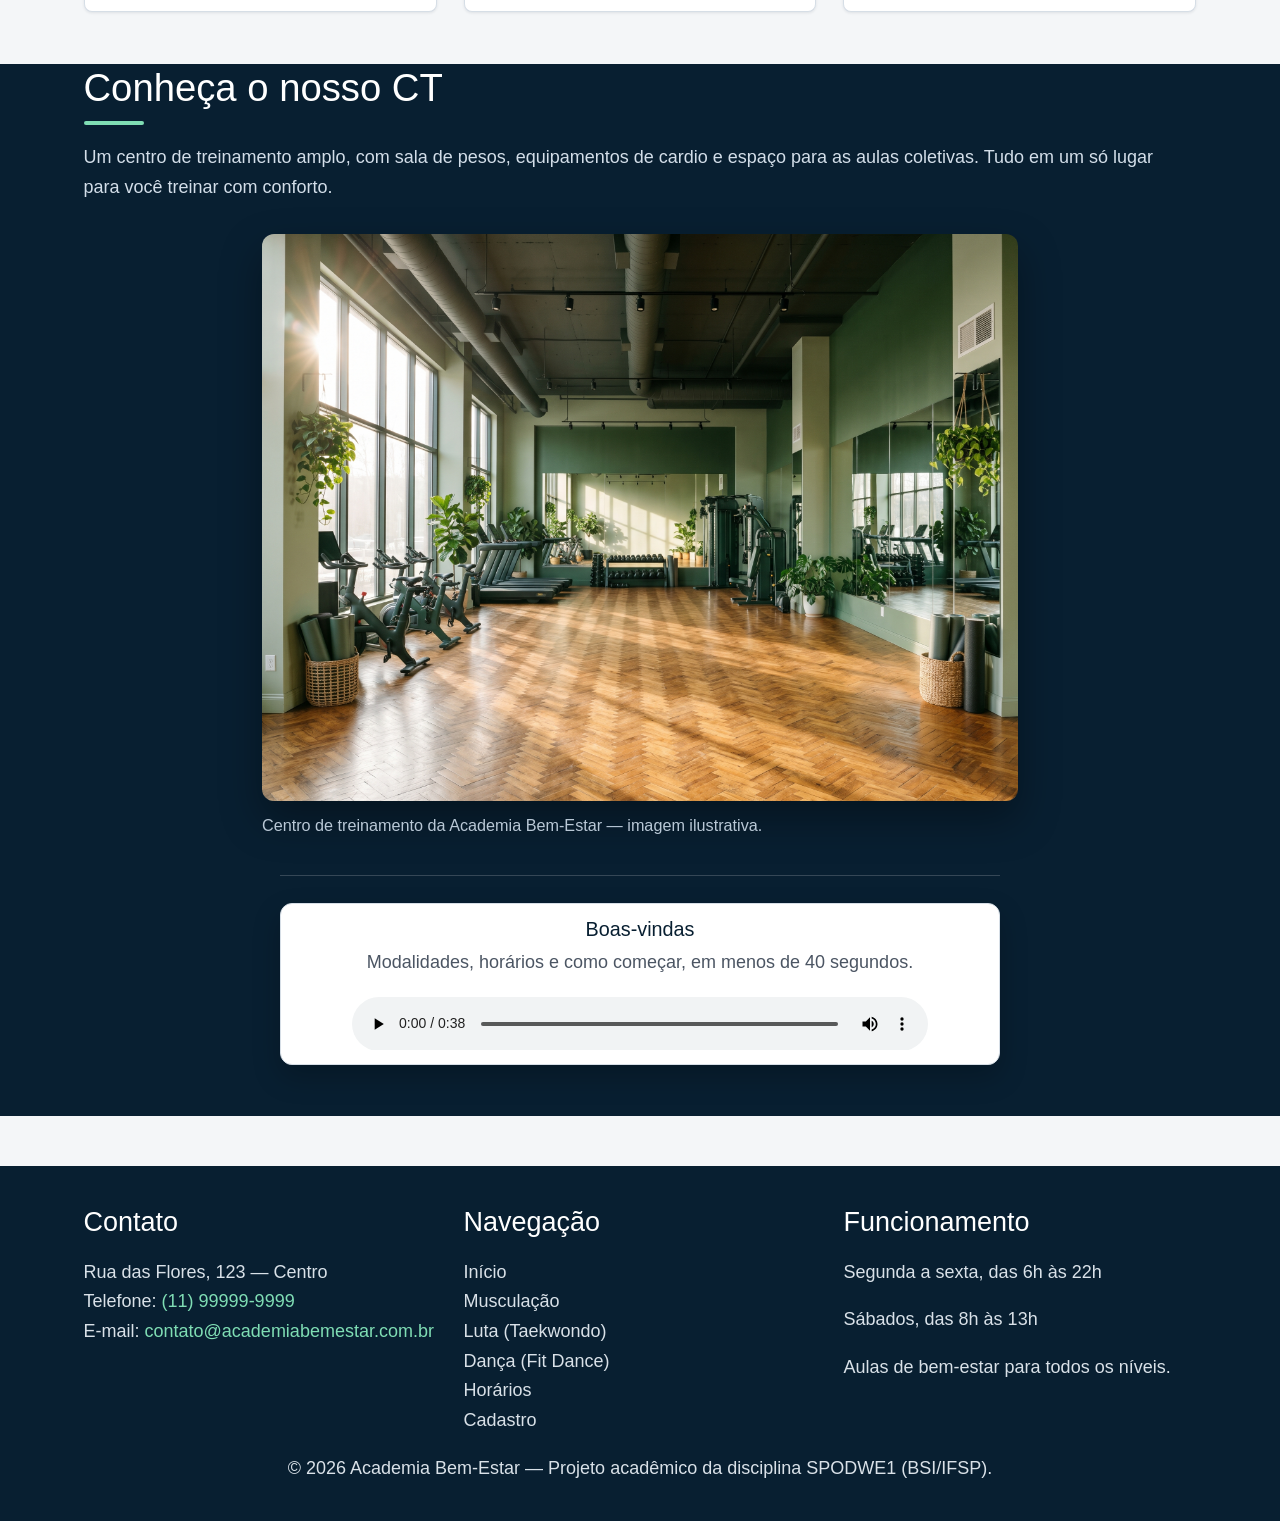
==== commit bb0269b7: "Ajusta espaco do hero e contraste do audio Co-authored-by: Copilot <223556219+Copilot@users.noreply." ====
--- a/index.html
+++ b/index.html
@@ -204,8 +204,9 @@
         </figure>
         <div class="ct-audio">
           <div class="audio-card" role="group" aria-labelledby="titulo-audio">
-            <h2 id="titulo-audio" class="visually-hidden">Boas-vindas em áudio</h2>
-            <audio controls preload="none" aria-label="Mensagem de boas-vindas da Academia Bem-Estar">
+            <h3 id="titulo-audio" class="audio-card-titulo">Boas-vindas</h3>
+            <p class="audio-card-texto">Modalidades, horários e como começar, em menos de 40 segundos.</p>
+            <audio controls preload="metadata" aria-label="Mensagem de boas-vindas da Academia Bem-Estar">
               <source src="midia/boas_vindas.mp3" type="audio/mpeg">
             </audio>
           </div>
--- a/css/styles.css
+++ b/css/styles.css
@@ -87,6 +87,10 @@
     margin-bottom: 0;
 }
 
+.secao-bem-estar {
+    padding-top: clamp(3rem, 6vw, 4rem);
+}
+
 .navbar {
     background-color: var(--cor-superficie);
     box-shadow: 0 2px 4px rgba(0, 0, 0, 0.08);
@@ -724,6 +728,17 @@
     box-shadow: 0 12px 28px rgba(0, 0, 0, 0.22);
 }
 
+.audio-card .audio-card-titulo {
+    margin: 0 0 0.35rem;
+    font-size: 1.1rem;
+    color: var(--cor-primaria);
+}
+
+.audio-card .audio-card-texto {
+    margin-bottom: 0.75rem;
+    color: var(--cor-texto-sec);
+}
+
 .audio-card audio {
     display: block;
     width: 100%;
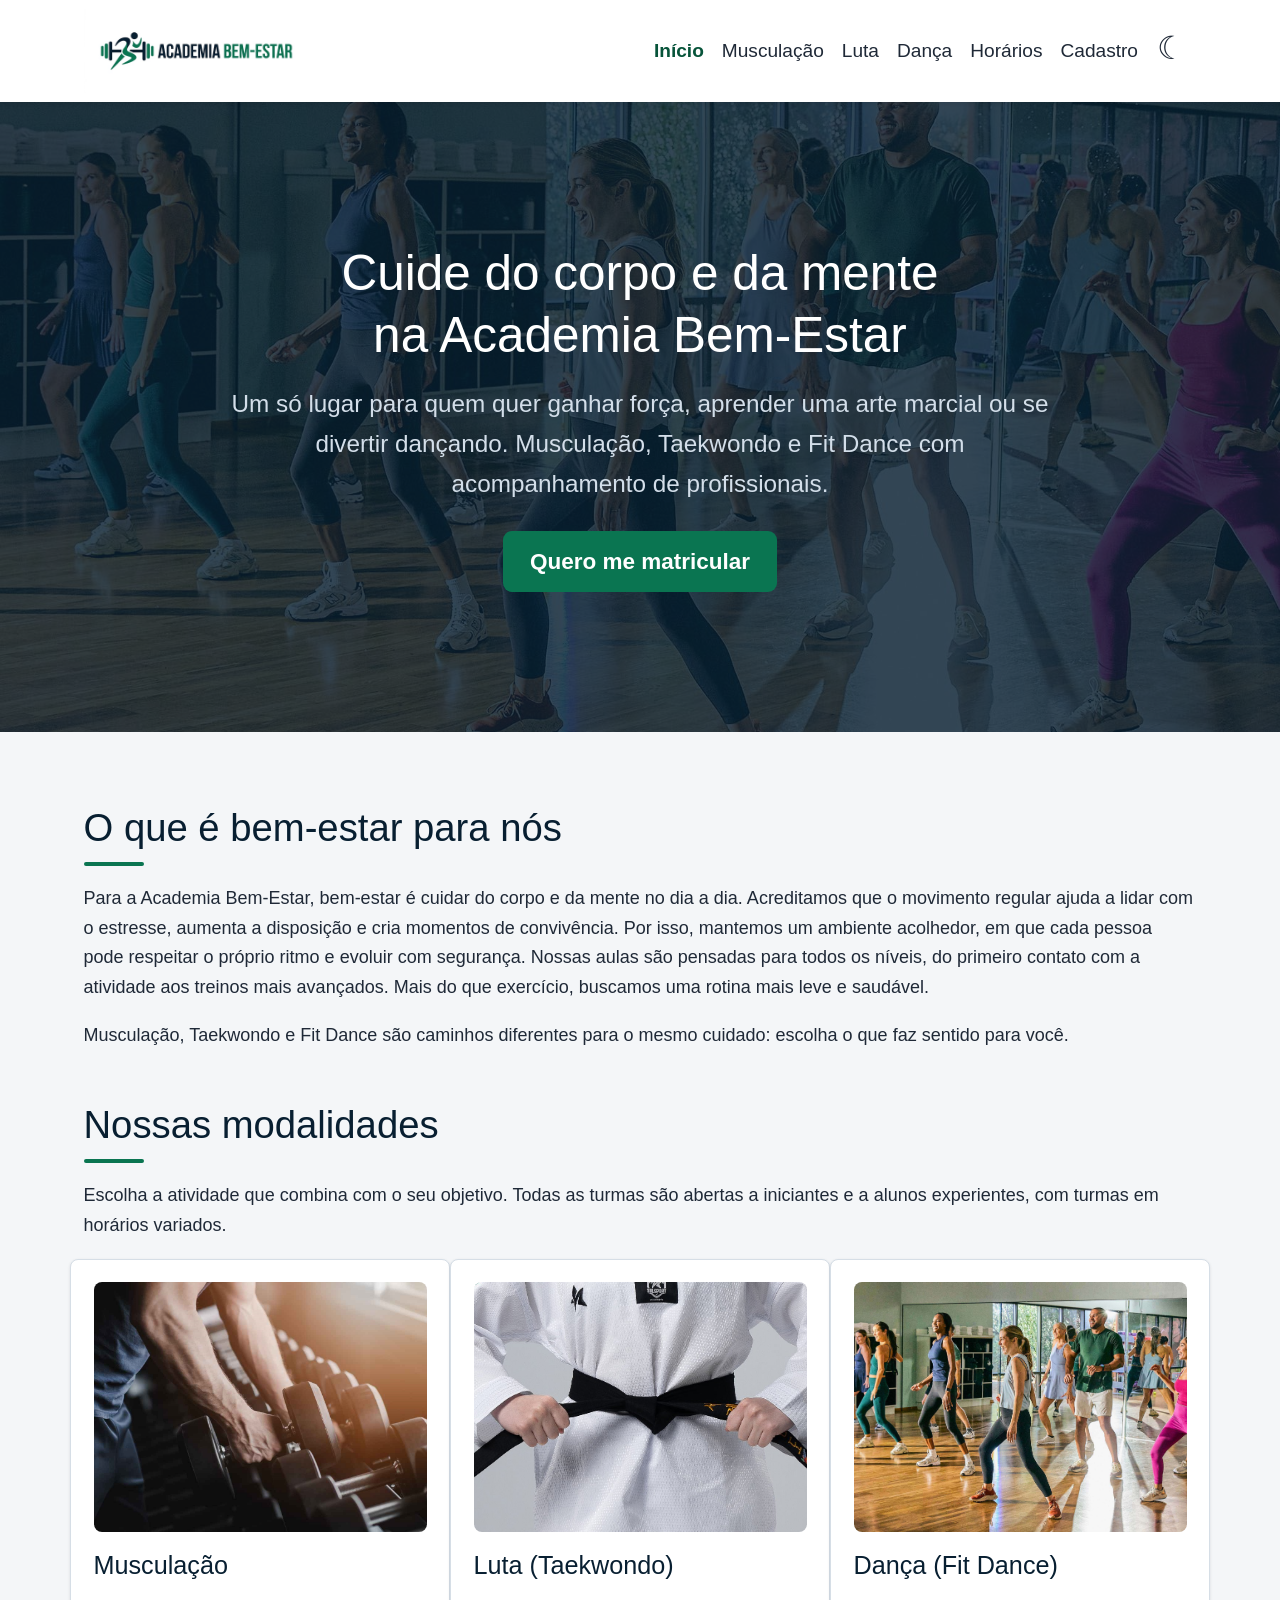
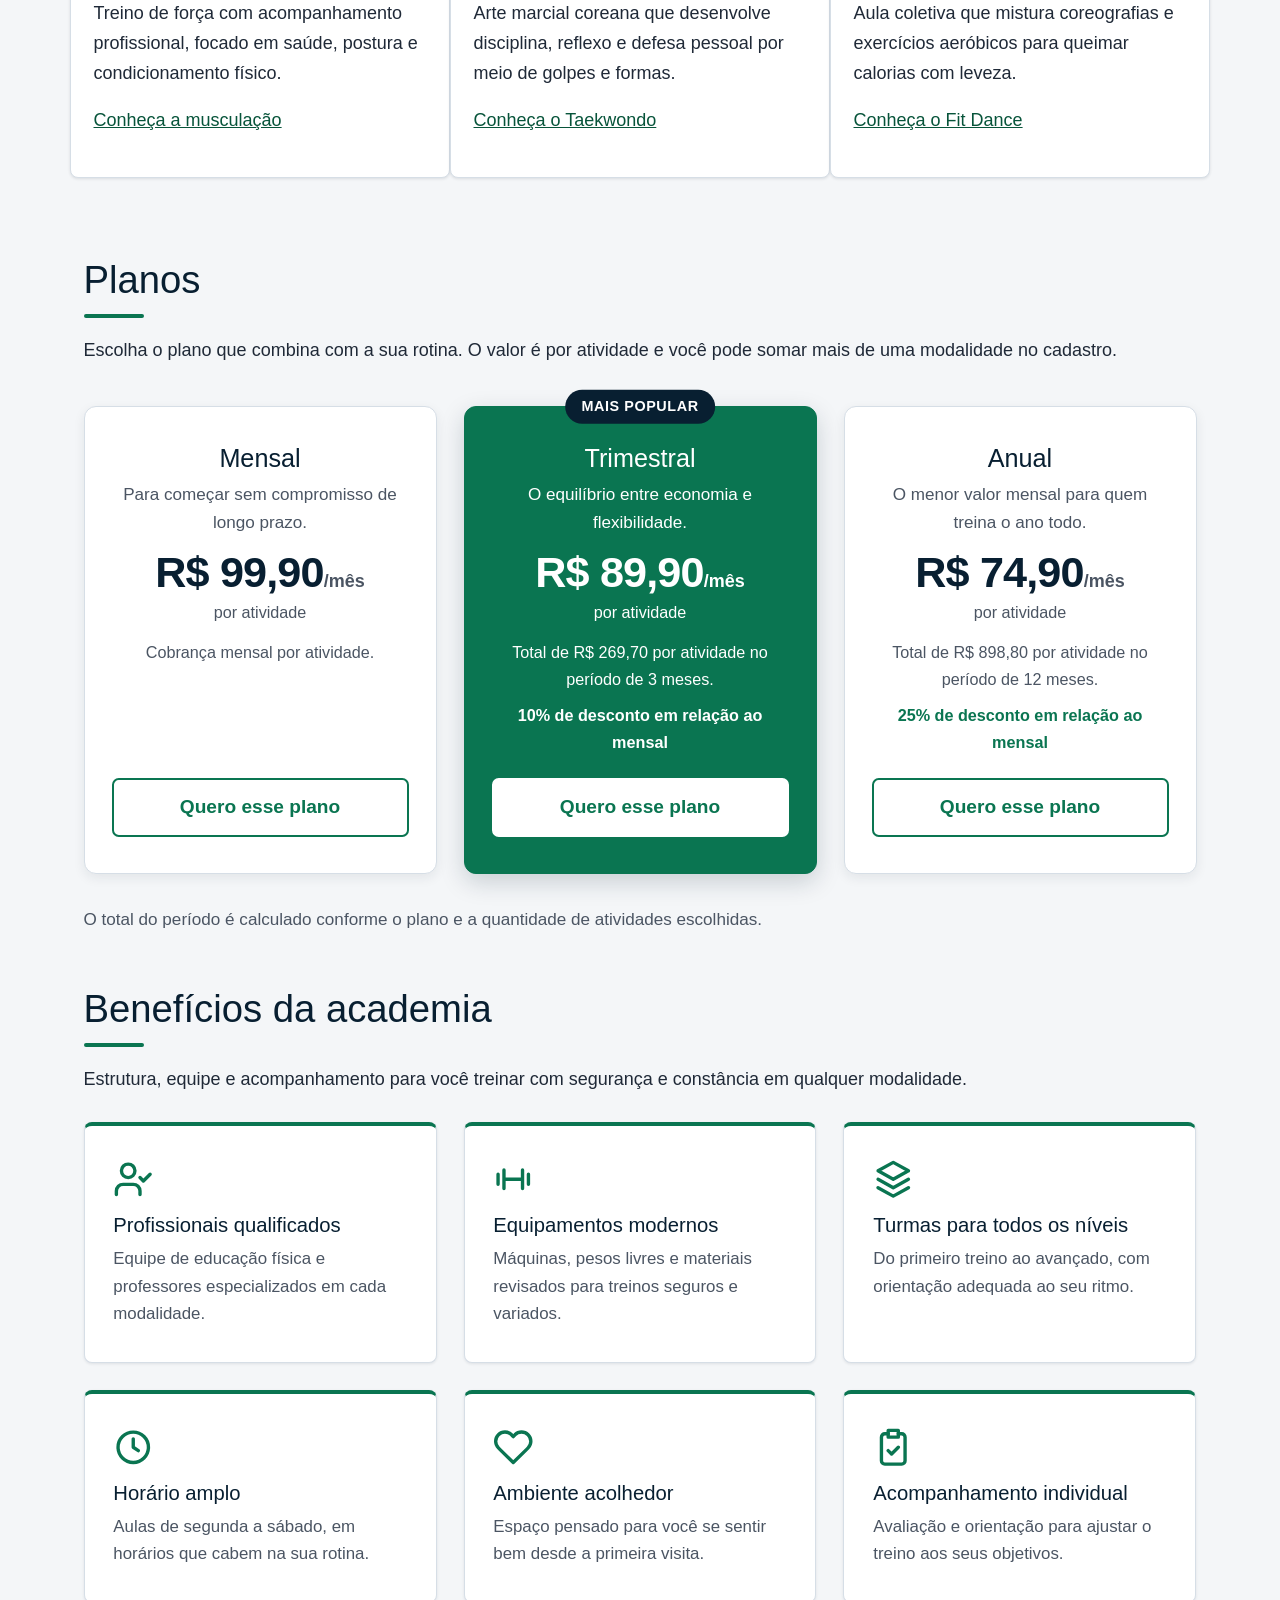
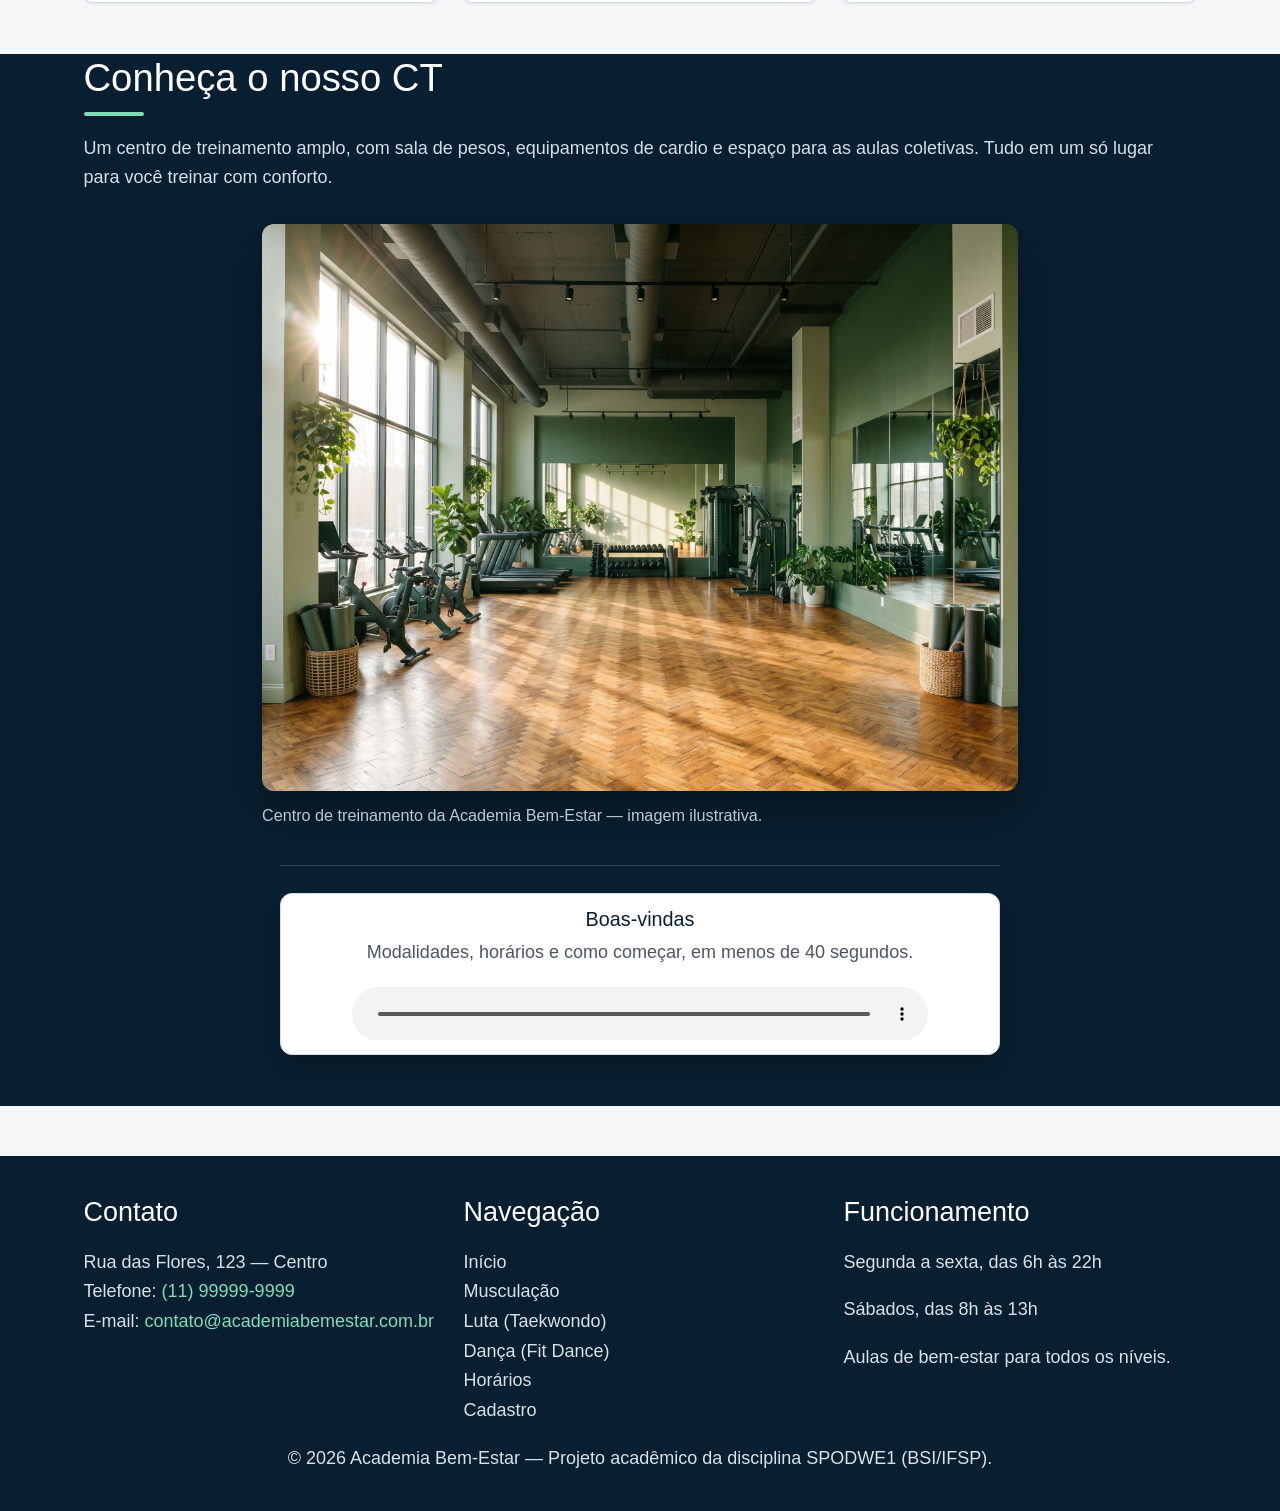
==== commit 7519ed94: "Implementa alternância de tema claro/escuro com botão de toggle e ajustes de estilo" ====
--- a/index.html
+++ b/index.html
@@ -27,6 +27,7 @@
             <li class="nav-item"><a class="nav-link" href="danca.html">Dança</a></li>
             <li class="nav-item"><a class="nav-link" href="horarios.html">Horários</a></li>
             <li class="nav-item"><a class="nav-link" href="cadastro.html">Cadastro</a></li>
+            <li class="nav-item"><button class="nav-link tema-toggle" type="button" data-alternar-tema aria-label="Ativar tema escuro" title="Ativar tema escuro"><span class="tema-icone" aria-hidden="true"></span></button></li>
           </ul>
         </div>
       </div>
--- a/css/styles.css
+++ b/css/styles.css
@@ -16,11 +16,21 @@
     --cor-superficie: #FFFFFF;
     --cor-texto: #1F2937;
     --cor-texto-sec: #4B5563;
+    --cor-titulo: #081F31;
     --cor-borda: #D6DEE6;
     --cor-link: #07543A;
     --cor-erro: #B91C1C;
-
-    /* Sobrescrita das variáveis do Bootstrap 5.3 (sem editar bootstrap.min.css) */
+    --cor-superficie-suave: #E8EEF4;
+    --cor-superficie-alternada: #F8FAFC;
+    --cor-superficie-destaque: #EFFAF5;
+    --cor-superficie-chip: #D9F2E6;
+    --cor-borda-chip: #A7DCC2;
+    --cor-placeholder: #6B7280;
+    --cor-modalidade-musculacao: #E8EAED;
+    --cor-modalidade-danca: #D3F2E3;
+    --cor-modalidade-taekwondo: #DAE8F5;
+
+    /* Sobrescrita das variáveis do Bootstrap */
     --bs-primary: #081F31;
     --bs-primary-rgb: 8, 31, 49;
     --bs-secondary: #0A7551;
@@ -41,6 +51,39 @@
     --altura-logo: 84px;
 }
 
+:root[data-tema="escuro"] {
+    color-scheme: dark;
+    --cor-fundo: #111A23;
+    --cor-superficie: #1D2935;
+    --cor-texto: #E6EDF3;
+    --cor-texto-sec: #B5C0CB;
+    --cor-titulo: #EAF1F6;
+    --cor-borda: #3D4B58;
+    --cor-link: #75D9A9;
+    --cor-secundaria-escura: #75D9A9;
+    --cor-erro: #FF8D8D;
+    --cor-superficie-suave: #293744;
+    --cor-superficie-alternada: #202D39;
+    --cor-superficie-destaque: #1D3A30;
+    --cor-superficie-chip: #294A3B;
+    --cor-borda-chip: #47745D;
+    --cor-placeholder: #A7B2BD;
+    --cor-modalidade-musculacao: #2A343E;
+    --cor-modalidade-danca: #214334;
+    --cor-modalidade-taekwondo: #253A4E;
+
+    --bs-link-color: #75D9A9;
+    --bs-link-color-rgb: 117, 217, 169;
+    --bs-link-hover-color: #A5EAC8;
+    --bs-link-hover-color-rgb: 165, 234, 200;
+    --bs-body-color: #E6EDF3;
+    --bs-body-bg: #111A23;
+    --bs-border-color: #3D4B58;
+    --bs-emphasis-color: #EAF1F6;
+    --bs-focus-ring-color: rgba(117, 217, 169, 0.35);
+    --bs-focus-ring-rgb: 117, 217, 169;
+}
+
 /* Base tipográfica maior: 18px em vez dos 16px padrão */
 html {
     font-size: 112.5%;
@@ -64,6 +107,7 @@
 a:focus-visible,
 .btn:focus-visible,
 .form-check-input:focus-visible,
+.tema-toggle:focus-visible,
 .navbar-toggler:focus-visible {
     outline: 3px solid var(--cor-secundaria);
     outline-offset: 2px;
@@ -83,8 +127,12 @@
     padding-top: 0;
 }
 
-main > section > .container > :last-child {
+main > section > .container > :last-child:not(dialog) {
     margin-bottom: 0;
+}
+
+html:has(dialog:modal) {
+    scrollbar-gutter: stable both-edges;
 }
 
 .secao-bem-estar {
@@ -130,76 +178,98 @@
     font-weight: 700;
 }
 
+.tema-toggle {
+    display: inline-flex;
+    align-items: center;
+    justify-content: center;
+    width: 2.75rem;
+    height: 2.75rem;
+    padding: 0.25rem;
+    border: 0;
+    border-radius: 50%;
+    background: transparent;
+    cursor: pointer;
+}
+
+.tema-icone::before {
+    content: "\263E";
+    font-size: 1.75rem;
+    line-height: 1;
+}
+
+:root[data-tema="escuro"] .tema-icone::before {
+    content: "\2600";
+}
+
+.tema-toggle:hover,
+.tema-toggle:focus-visible {
+    color: var(--cor-secundaria-escura);
+}
+
 .navbar-toggler:focus {
     box-shadow: 0 0 0 0.25rem rgba(10, 117, 81, 0.25);
 }
 
-.cabecalho-pagina {
-    display: flex;
-    flex-wrap: wrap;
-    align-items: center;
-    justify-content: space-between;
-    gap: 1rem 2rem;
-    margin-bottom: 1rem;
-}
-
-.cabecalho-pagina h1 {
+.cabecalho-modalidade {
+    padding: clamp(1.5rem, 3vw, 2.5rem) 0 0;
+    color: inherit;
+    background: transparent;
+}
+
+.cabecalho-modalidade h1 {
+    color: var(--cor-titulo);
+}
+
+.cabecalho-modalidade-texto {
+    max-width: 60ch;
     margin-bottom: 0;
-}
-
-/* Índice interno das páginas de modalidade */
+    color: var(--cor-texto);
+}
+
+.cabecalho-modalidade + section {
+    padding-top: clamp(1.5rem, 3vw, 2.5rem);
+}
+
 .indice-pagina {
-    display: flex;
-    flex-wrap: wrap;
-    align-items: center;
-    gap: 0.5rem 0.9rem;
-    flex: 1 1 0;
-    max-width: max-content;
-    min-width: 0;
-    margin: 0;
-    padding: 0.5rem 0.75rem;
-    background-color: var(--cor-superficie);
-    border: 1px solid var(--cor-borda);
-    border-radius: 8px;
-    box-shadow: 0 1px 3px rgba(31, 41, 55, 0.08);
-}
-
-.indice-titulo {
-    margin: 0;
-    font-weight: 700;
-    color: var(--cor-primaria);
+    margin-top: 1.25rem;
+    border-bottom: 1px solid var(--cor-borda);
 }
 
 .indice-lista {
     display: flex;
     flex-wrap: wrap;
-    gap: 0.5rem;
+    gap: 0.25rem 1.75rem;
+    list-style: none;
     margin: 0;
     padding: 0;
-    list-style: none;
 }
 
 .indice-lista a {
     display: inline-block;
-    padding: 0.25rem 0.65rem;
+    padding: 0.75rem 0;
     font-weight: 600;
-    color: var(--cor-secundaria-escura);
+    color: var(--cor-titulo);
     text-decoration: none;
-    background-color: #EEF7F2;
-    border: 1px solid #CFE7DB;
-    border-radius: 999px;
-    transition: background-color 0.2s, color 0.2s, border-color 0.2s;
+    border-bottom: 3px solid transparent;
+    margin-bottom: -1px;
+    transition: color 0.2s ease, border-color 0.2s ease;
 }
 
 .indice-lista a:hover,
 .indice-lista a:focus-visible {
-    color: #FFFFFF;
-    background-color: var(--cor-secundaria);
-    border-color: var(--cor-secundaria);
+    color: var(--cor-secundaria);
+    border-bottom-color: var(--cor-secundaria);
+}
+
+.indice-lista a:focus-visible {
+    outline: 2px solid var(--cor-secundaria);
+    outline-offset: 4px;
 }
 
 /* Hero com foto de fundo e overlay escuro para manter o texto legível */
 .hero {
+    position: relative;
+    isolation: isolate;
     display: flex;
     align-items: center;
     min-height: 70vh;
@@ -207,12 +277,18 @@
     text-align: center;
     color: #FFFFFF;
     background-color: var(--cor-primaria);
-    background-image:
-        linear-gradient(rgba(8, 31, 49, 0.82), rgba(8, 31, 49, 0.72)),
-        url("../img/fitdance.jpg");
+    background-image: url("../img/fitdance.jpg");
     background-repeat: no-repeat;
     background-position: center;
     background-size: cover;
+}
+
+.hero::before {
+    content: "";
+    position: absolute;
+    z-index: -1;
+    inset: 0;
+    background-color: rgba(8, 31, 49, 0.82);
 }
 
 .hero h1 {
@@ -230,7 +306,7 @@
 
 h1, h2, h3 {
     font-family: var(--fonte-titulo);
-    color: var(--cor-primaria);
+    color: var(--cor-titulo);
     line-height: 1.25;
     margin-bottom: 1rem;
     text-wrap: balance;
@@ -489,7 +565,7 @@
 .stepper-preavaliacao h4 {
     margin: 0 0 0.35rem;
     font-size: 1.15rem;
-    color: var(--cor-primaria);
+    color: var(--cor-titulo);
     transition: color 0.2s ease;
 }
 
@@ -532,8 +608,9 @@
 /* Planos da home: o Trimestral recebe o destaque visual */
 .planos-home {
     display: grid;
-    grid-template-columns: 1fr 1.12fr 1fr;
-    align-items: center;
+    grid-template-columns: repeat(3, minmax(0, 1fr));
+    grid-auto-rows: 1fr;
+    align-items: stretch;
     gap: 1.5rem;
     margin-top: 2.25rem;
 }
@@ -542,6 +619,8 @@
     position: relative;
     display: flex;
     flex-direction: column;
+    height: 100%;
+    min-width: 0;
     padding: 2rem 1.5rem;
     text-align: center;
     background-color: var(--cor-superficie);
@@ -555,22 +634,27 @@
 .plano-home:hover,
 .plano-home:focus-within {
     transform: translateY(-4px);
-    border-color: var(--cor-primaria);
     box-shadow: 0 16px 32px rgba(8, 31, 49, 0.22);
 }
 
+.plano-home:not(.plano-home--destaque):hover,
+.plano-home:not(.plano-home--destaque):focus-within {
+    border-color: var(--cor-secundaria);
+}
+
 .plano-home--destaque {
-    padding: 2.75rem 1.75rem 2.75rem;
-    background-image: linear-gradient(180deg, #F2FBF7 0%, #FFFFFF 70%);
-    border: 2px solid var(--cor-secundaria);
-    box-shadow: 0 14px 30px rgba(10, 117, 81, 0.18);
+    order: 0;
+    background: var(--cor-secundaria);
+    border-color: var(--cor-secundaria);
+    box-shadow: 0 8px 24px rgba(8, 31, 49, 0.18);
 }
 
 .plano-home-selo {
     position: absolute;
-    top: -0.9rem;
+    top: 0;
     left: 50%;
-    transform: translateX(-50%);
+    z-index: 1;
+    transform: translate(-50%, -50%);
     margin: 0;
     padding: 0.3rem 0.9rem;
     font-size: 0.8rem;
@@ -579,8 +663,17 @@
     text-transform: uppercase;
     white-space: nowrap;
     color: #FFFFFF;
-    background-color: var(--cor-secundaria);
+    background-color: var(--cor-primaria);
     border-radius: 999px;
+}
+
+.plano-home--destaque h3,
+.plano-home--destaque .plano-home-descricao,
+.plano-home--destaque .plano-home-preco,
+.plano-home--destaque .plano-home-valor,
+.plano-home--destaque .plano-home-periodo,
+.plano-home--destaque .plano-home-detalhes p {
+    color: #FFFFFF;
 }
 
 .plano-home h3 {
@@ -608,11 +701,7 @@
     font-size: 2.4rem;
     font-weight: 800;
     letter-spacing: -0.02em;
-    color: var(--cor-secundaria-escura);
-}
-
-.plano-home--destaque .plano-home-valor {
-    font-size: 2.8rem;
+    color: var(--cor-titulo);
 }
 
 .plano-home-periodo {
@@ -621,6 +710,13 @@
     color: var(--cor-texto-sec);
 }
 
+.plano-home-detalhes {
+    display: flex;
+    flex-direction: column;
+    min-height: 8rem;
+    margin-bottom: 1.25rem;
+}
+
 .plano-home-por {
     margin: 0.3rem 0 0;
     font-size: 0.9rem;
@@ -634,24 +730,42 @@
 }
 
 .plano-home-economia {
-    margin: 0.5rem 0 1.5rem;
+    margin: 0.5rem 0 0;
     font-size: 0.9rem;
     font-weight: 700;
-    color: var(--cor-secundaria-escura);
+    color: var(--cor-secundaria);
+}
+
+.plano-home--destaque .plano-home-detalhes .plano-home-economia {
+    color: #FFFFFF;
 }
 
 .plano-home .btn {
     width: 100%;
     margin-top: auto;
+    min-height: 3.25rem;
+    padding: 0.75rem 1.5rem;
+    border: 2px solid var(--cor-secundaria);
+}
+
+.plano-home--destaque .btn-principal {
+    color: var(--cor-secundaria);
+    background-color: #FFFFFF;
+    border-color: #FFFFFF;
+}
+
+.plano-home--destaque .btn-principal:hover,
+.plano-home--destaque .btn-principal:focus-visible {
+    color: var(--cor-titulo);
+    background-color: var(--cor-fundo);
+    border-color: var(--cor-fundo);
 }
 
 .btn-plano {
-    padding: 0.75rem 1.5rem;
     font-weight: 700;
-    color: var(--cor-secundaria-escura);
+    color: var(--cor-secundaria);
     background-color: transparent;
-    border: 2px solid var(--cor-secundaria);
-    transition: background-color 0.25s, color 0.25s;
+    transition: background-color 0.2s, color 0.2s;
 }
 
 .btn-plano:hover,
@@ -731,7 +845,7 @@
 .audio-card .audio-card-titulo {
     margin: 0 0 0.35rem;
     font-size: 1.1rem;
-    color: var(--cor-primaria);
+    color: var(--cor-titulo);
 }
 
 .audio-card .audio-card-texto {
@@ -778,12 +892,12 @@
 }
 
 .table tbody th {
-    background-color: #E8EEF4;
+    background-color: var(--cor-superficie-suave);
     font-weight: 600;
 }
 
 tbody tr:nth-child(even) td {
-    background-color: #F8FAFC;
+    background-color: var(--cor-superficie-alternada);
 }
 
 table caption {
@@ -795,17 +909,17 @@
 
 /* Cores por modalidade na grade de horários (sem laranja) */
 .mod-musculacao {
-    background-color: #E8EAED !important;
+    background-color: var(--cor-modalidade-musculacao) !important;
     border-left: 4px solid var(--cor-primaria);
 }
 
 .mod-danca {
-    background-color: #D3F2E3 !important;
+    background-color: var(--cor-modalidade-danca) !important;
     border-left: 4px solid var(--cor-secundaria);
 }
 
 .mod-taekwondo {
-    background-color: #DAE8F5 !important;
+    background-color: var(--cor-modalidade-taekwondo) !important;
     border-left: 4px solid var(--cor-primaria-clara);
 }
 
@@ -883,11 +997,11 @@
     padding: 0;
     background-color: var(--cor-superficie);
     border: 1px solid var(--cor-borda);
-    color: var(--cor-primaria);
+    color: var(--cor-titulo);
 }
 
 .btn-olho:hover {
-    background-color: #E8EEF4;
+    background-color: var(--cor-superficie-suave);
     color: var(--cor-secundaria-escura);
 }
 
@@ -952,7 +1066,7 @@
 
 .plano-radio:checked + .plano-label {
     border-color: var(--cor-secundaria);
-    background-color: #EFFAF5;
+    background-color: var(--cor-superficie-destaque);
     box-shadow: 0 0 0 3px rgba(10, 117, 81, 0.16);
 }
 
@@ -968,7 +1082,7 @@
 .plano-nome {
     font-size: 1rem;
     font-weight: 700;
-    color: var(--cor-primaria);
+    color: var(--cor-titulo);
 }
 
 .plano-preco {
@@ -998,7 +1112,7 @@
     gap: 0.35rem 0.9rem;
     margin-top: 1rem;
     padding: 1rem 1.25rem;
-    background-color: #EFFAF5;
+    background-color: var(--cor-superficie-destaque);
     border: 1px solid var(--cor-secundaria);
     border-radius: 10px;
 }
@@ -1006,7 +1120,7 @@
 .total-plano-rotulo {
     margin: 0;
     font-weight: 700;
-    color: var(--cor-primaria);
+    color: var(--cor-titulo);
 }
 
 .total-plano-valor {
@@ -1025,8 +1139,8 @@
     font-weight: 700;
     line-height: 1.3;
     color: var(--cor-secundaria-escura);
-    background-color: #D9F2E6;
-    border: 1px solid #A7DCC2;
+    background-color: var(--cor-superficie-chip);
+    border: 1px solid var(--cor-borda-chip);
     border-radius: 999px;
     white-space: nowrap;
 }
@@ -1098,7 +1212,7 @@
 }
 
 .experiencia-descricao-titulo {
-    color: var(--cor-primaria);
+    color: var(--cor-titulo);
 }
 
 .experiencia-descricao--mudou {
@@ -1126,7 +1240,7 @@
 
 input::placeholder,
 textarea::placeholder {
-    color: #6B7280 !important;
+    color: var(--cor-placeholder) !important;
     font-style: italic;
 }
 
@@ -1137,13 +1251,28 @@
 }
 
 dialog {
+    margin: auto;
     border: none;
     border-radius: 8px;
     padding: 1.5rem;
     width: calc(100% - 2rem);
     max-width: 520px;
+    max-height: calc(100dvh - 2rem);
+    overflow-y: auto;
+    scrollbar-gutter: stable both-edges;
+    background-color: var(--cor-superficie);
     color: var(--cor-texto);
     box-shadow: 0 10px 30px rgba(0, 0, 0, 0.25);
+}
+
+#dialogo-resumo h2 {
+    text-align: center;
+}
+
+.resumo-fechar {
+    display: block;
+    min-width: 8rem;
+    margin: 0 auto;
 }
 
 dialog::backdrop {
@@ -1217,25 +1346,16 @@
 }
 
 @media (max-width: 991.98px) {
-    .cabecalho-pagina {
-        flex-direction: column;
-        align-items: stretch;
-    }
-
-    .indice-pagina {
-        flex-basis: auto;
-        width: 100%;
-    }
-
     .planos-home {
         grid-template-columns: 1fr;
+        grid-auto-rows: 1fr;
         max-width: 32rem;
         margin-left: auto;
         margin-right: auto;
     }
 
-    .plano-home-descricao {
-        min-height: 0;
+    .plano-home--destaque {
+        order: -1;
     }
 
     /* No tablet, os benefícios ficam em duas colunas por linha */
@@ -1298,14 +1418,6 @@
         gap: 1.25rem;
     }
 
-    .plano-home--destaque {
-        padding: 2.5rem 1.5rem 2rem;
-    }
-
-    .plano-home--destaque .plano-home-valor {
-        font-size: 2.5rem;
-    }
-
     /* No mobile, cada benefício ocupa a linha inteira */
     .beneficio-card {
         flex-basis: 100%;
@@ -1320,11 +1432,10 @@
 
 @media (max-width: 575.98px) {
     .indice-lista {
-        gap: 0.375rem;
-    }
-
-    .indice-lista a {
-        padding: 0.3rem 0.7rem;
+        flex-wrap: nowrap;
+        overflow-x: auto;
+        white-space: nowrap;
+        -webkit-overflow-scrolling: touch;
     }
 
     .hero {
@@ -1378,7 +1489,9 @@
     .nav-link,
     .btn-principal,
     .card-modalidade,
-    .plano-home {
+    .plano-home,
+    .btn-plano,
+    .indice-lista a {
         transition: none;
     }
 
@@ -1415,3 +1528,12 @@
         transform: none;
     }
 }
+
+:root[data-tema="escuro"] .navbar-toggler-icon {
+    filter: brightness(0) invert(1);
+}
+
+:root[data-tema="escuro"] .btn-principal:hover,
+:root[data-tema="escuro"] .btn-principal:focus {
+    background-color: #07543A;
+}
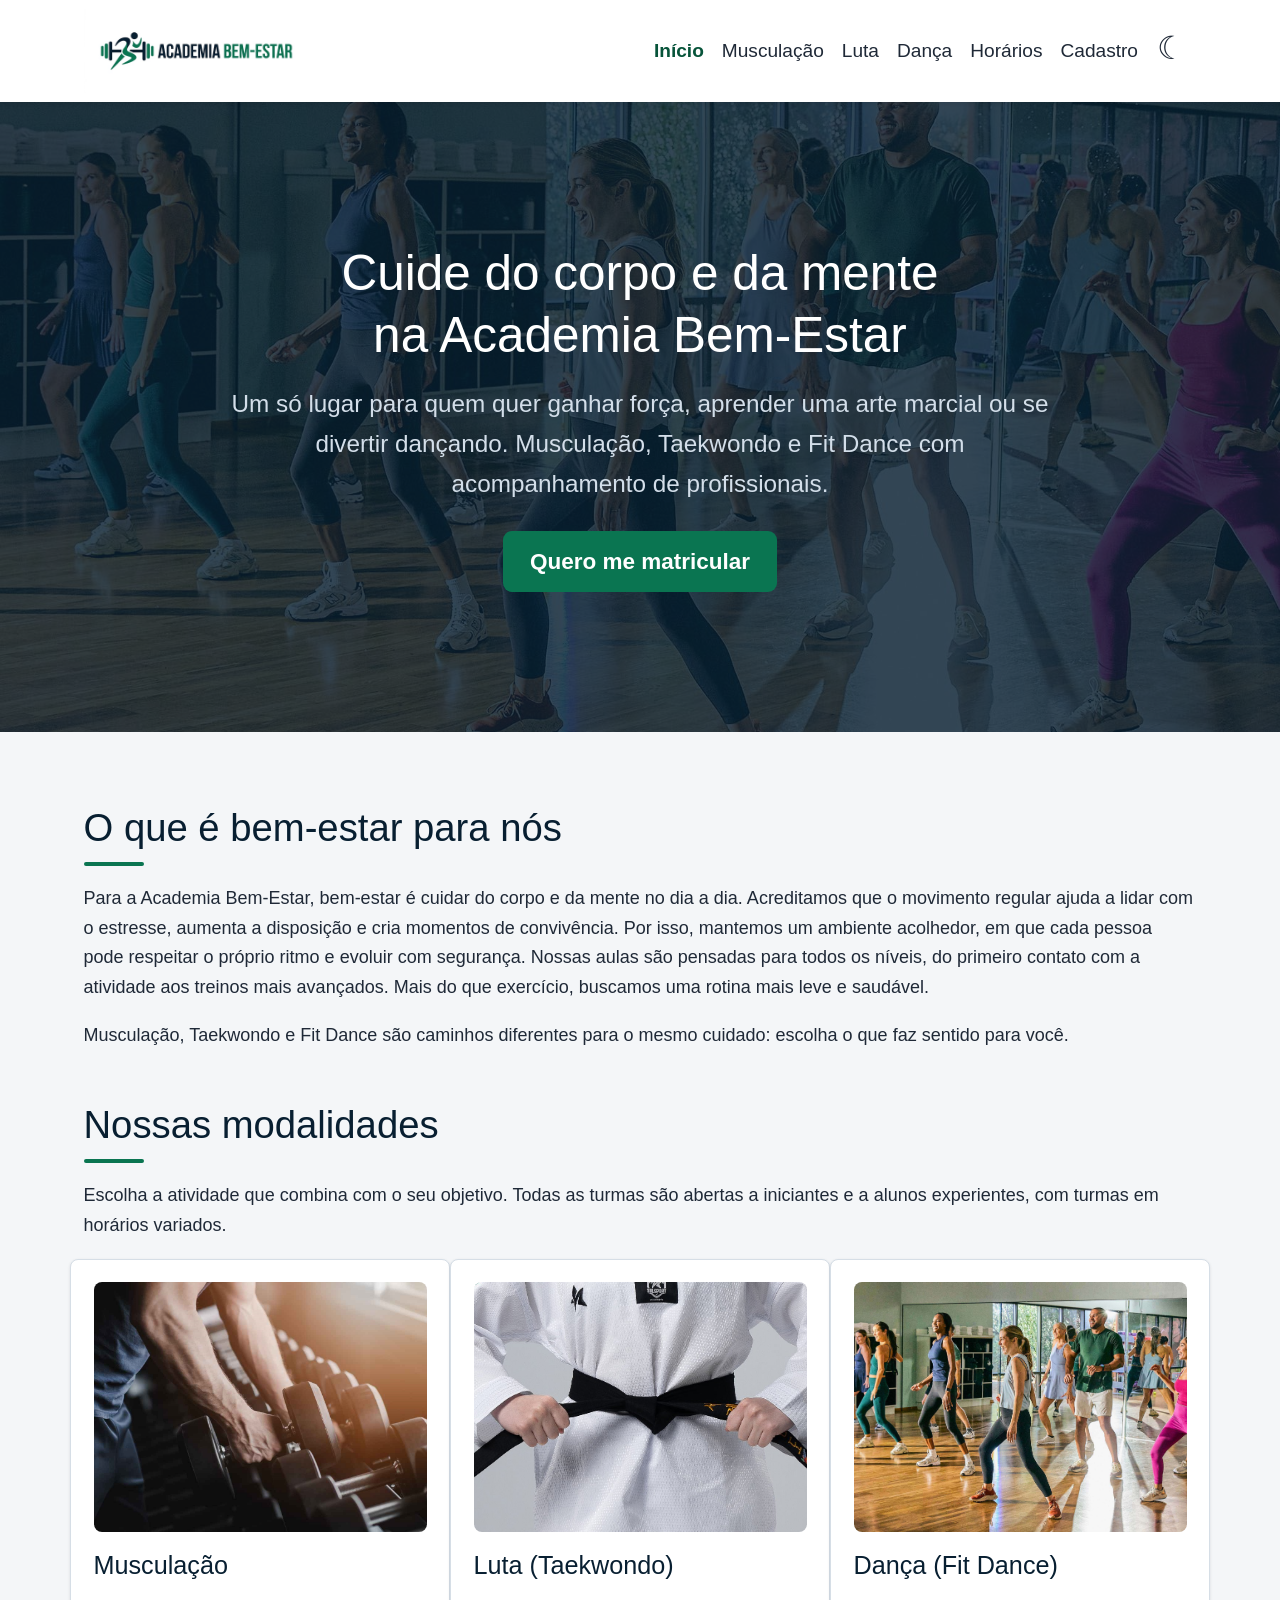
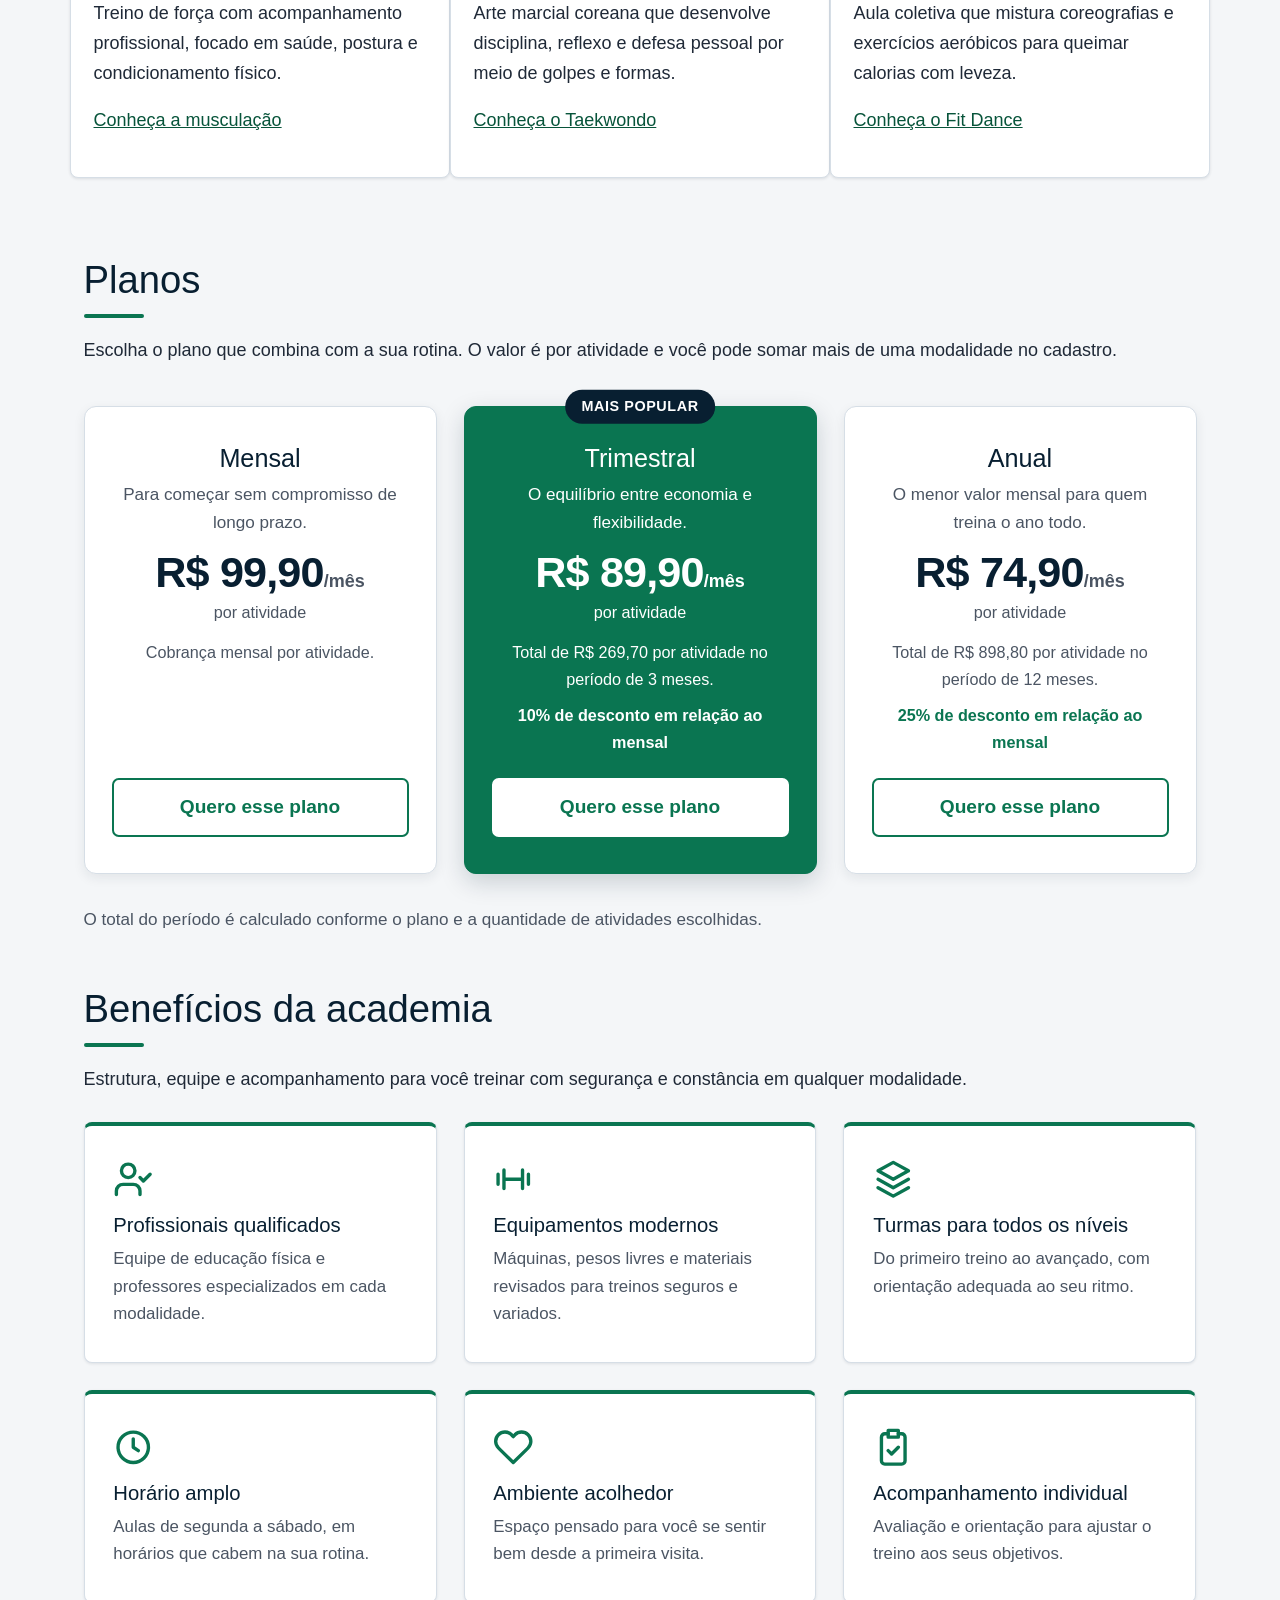
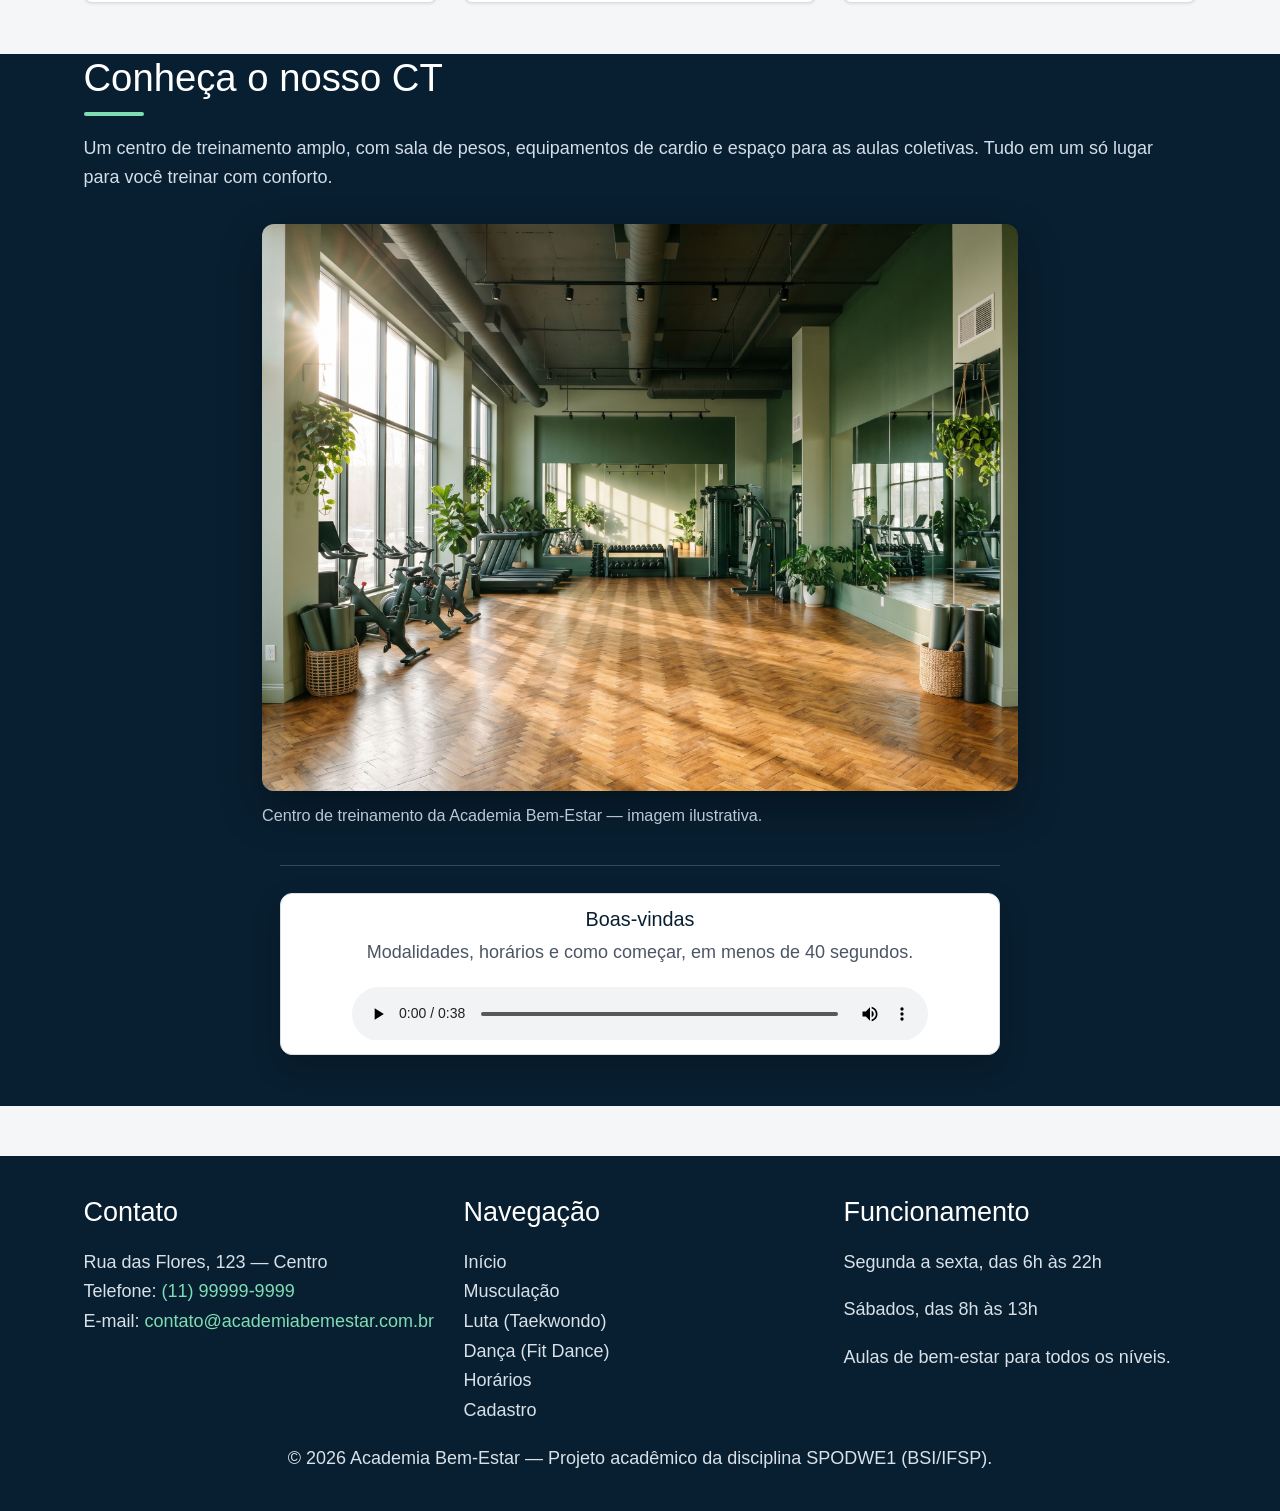
==== commit cea955f9: "comments" ====
--- a/index.html
+++ b/index.html
@@ -6,9 +6,11 @@
   <title>Início | Academia Bem-Estar</title>
   <link rel="icon" href="img/logo.jpg" type="image/jpeg">
   <link rel="stylesheet" href="css/bootstrap.min.css">
+  <!-- REQ. 10: estilos próprios carregados do arquivo externo styles.css. -->
   <link rel="stylesheet" href="css/styles.css">
 </head>
 <body>
+  <!-- REQ. 5.1: estrutura da página com header, nav, main, section e footer. -->
   <header class="sticky-top">
     <nav class="navbar navbar-expand-lg" aria-label="Principal">
       <div class="container">
@@ -70,6 +72,7 @@
           experientes, com turmas em horários variados.
         </p>
         <div class="row align-items-stretch">
+          <!-- REQ. 5.2: article representa cada card de modalidade como conteúdo independente. -->
           <article class="card-modalidade col-md-4 d-flex flex-column mb-4 position-relative">
             <img src="img/musc.jpg" alt="Aluno treinando musculação com halteres na sala de pesos" width="800" height="600" loading="lazy" class="img-card img-padrao">
             <div class="d-flex flex-column flex-grow-1 mt-3">
@@ -197,6 +200,7 @@
           Um centro de treinamento amplo, com sala de pesos, equipamentos de cardio e espaço para as aulas
           coletivas. Tudo em um só lugar para você treinar com conforto.
         </p>
+        <!-- REQ. 5.3: figure agrupa a imagem e sua legenda em figcaption. -->
         <figure class="ct-figura">
           <img src="img/heroacademia.jpg"
                alt="Vista ampla do centro de treinamento, com sala de pesos, esteiras e equipamentos"
@@ -207,6 +211,7 @@
           <div class="audio-card" role="group" aria-labelledby="titulo-audio">
             <h3 id="titulo-audio" class="audio-card-titulo">Boas-vindas</h3>
             <p class="audio-card-texto">Modalidades, horários e como começar, em menos de 40 segundos.</p>
+            <!-- REQ. 6: áudio com controles nativos do navegador. -->
             <audio controls preload="metadata" aria-label="Mensagem de boas-vindas da Academia Bem-Estar">
               <source src="midia/boas_vindas.mp3" type="audio/mpeg">
             </audio>
@@ -221,6 +226,7 @@
       <div class="row">
         <section class="col-md-4" aria-labelledby="rodape-contato">
           <h2 id="rodape-contato">Contato</h2>
+          <!-- REQ. 5.4: address identifica as informações de contato. -->
           <address>
             Rua das Flores, 123 — Centro<br>
             Telefone: <a href="tel:+5511999999999">(11) 99999-9999</a><br>
@@ -252,6 +258,7 @@
   </footer>
 
   <script src="js/bootstrap.bundle.min.js"></script>
+  <!-- REQ. 11: lógica própria carregada do arquivo externo scripts.js. -->
   <script src="js/scripts.js"></script>
 </body>
 </html>
--- a/css/styles.css
+++ b/css/styles.css
@@ -4,6 +4,7 @@
  *   azul-marinho #081F31 e verde-esmeralda #0A7551.
  * O laranja foi removido de toda a interface.
  */
+/* REQ. 9: regras próprias e exemplos de seletores usados na apresentação. */
 :root {
     /* Paleta própria */
     --cor-primaria: #081F31;
@@ -104,6 +105,7 @@
     color: var(--cor-texto);
 }
 
+/* REQ. 9 — EXEMPLO DE PSEUDOCLASSE: :focus-visible (foco visível por teclado). */
 a:focus-visible,
 .btn:focus-visible,
 .form-check-input:focus-visible,
@@ -123,6 +125,7 @@
     padding: clamp(2rem, 4vw, 3rem) 0;
 }
 
+/* REQ. 9: seletor composto com filho e irmão adjacente. */
 main > section + section {
     padding-top: 0;
 }
@@ -169,6 +172,7 @@
     transition: color 0.2s ease-in-out;
 }
 
+/* REQ. 9: seletor composto descendente com pseudoclasse :hover. */
 header nav a:hover {
     color: var(--cor-secundaria-escura);
 }
@@ -329,6 +333,7 @@
     color: #FFFFFF;
 }
 
+/* REQ. 9 — EXEMPLO DE PSEUDOELEMENTO: ::after (linha decorativa após o título). */
 section h2::after {
     content: "";
     display: block;
@@ -373,6 +378,7 @@
     box-shadow: 0 2px 5px rgba(0, 0, 0, 0.05);
 }
 
+/* REQ. 9: pseudoelemento ::before. */
 blockquote::before {
     content: "\201C";
     position: absolute;
@@ -896,6 +902,7 @@
     font-weight: 600;
 }
 
+/* REQ. 9: pseudoclasse estrutural :nth-child(). */
 tbody tr:nth-child(even) td {
     background-color: var(--cor-superficie-alternada);
 }
@@ -1064,6 +1071,7 @@
     border-color: var(--cor-secundaria);
 }
 
+/* REQ. 9: pseudoclasse de estado :checked. */
 .plano-radio:checked + .plano-label {
     border-color: var(--cor-secundaria);
     background-color: var(--cor-superficie-destaque);
